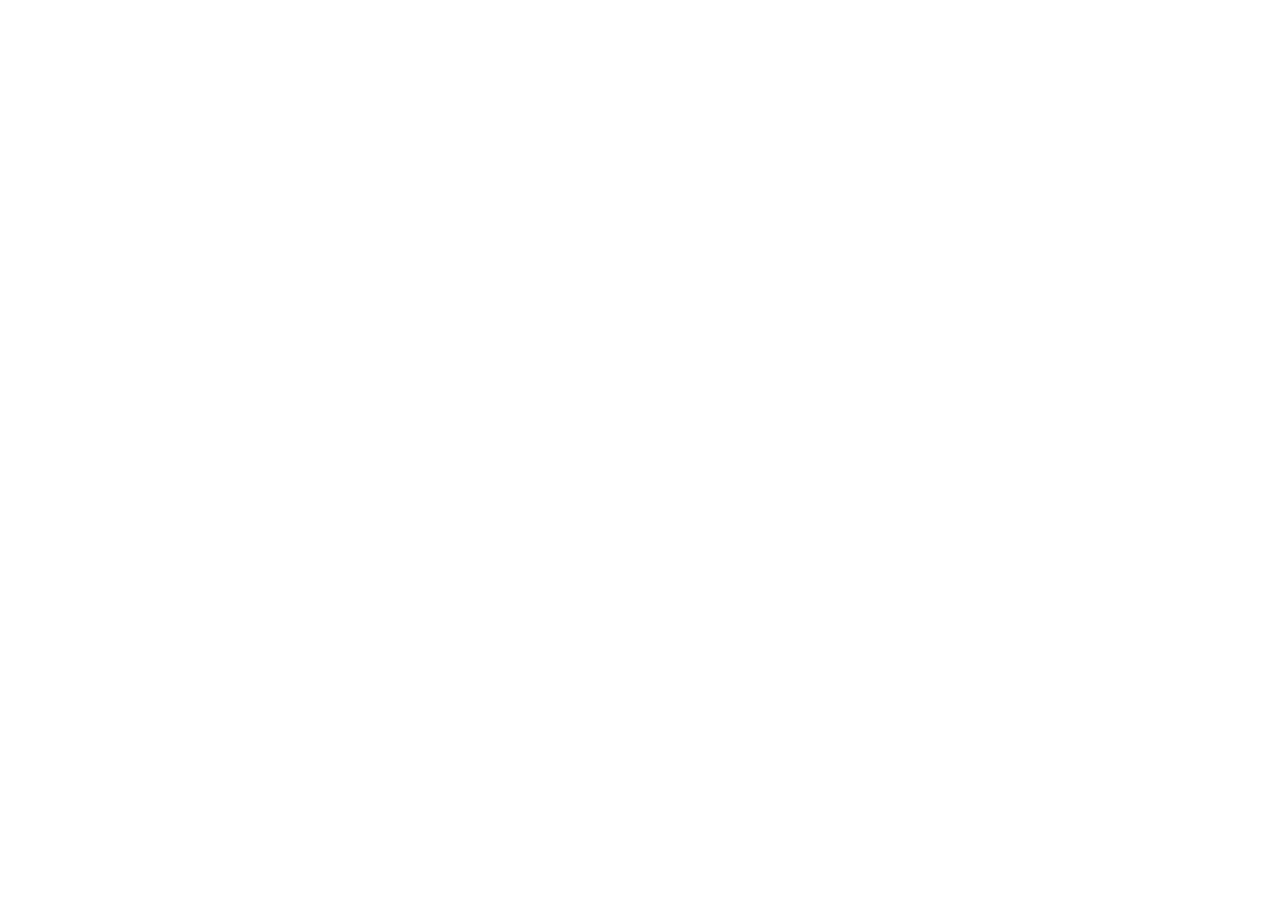
==== index.html @ 438aa2f6 "Force deploy from Action" ====
<!doctype html>
<html lang="en">
  <head>
    <meta charset="UTF-8" />
    <link rel="icon" type="image/png" href="/HEARTS/data/icon.png" />
    <meta name="viewport" content="width=device-width, initial-scale=1.0" />
    <title>HEARTS</title>
    <link rel="preconnect" href="https://fonts.googleapis.com">
    <link rel="preconnect" href="https://fonts.gstatic.com" crossorigin>
    <link href="https://fonts.googleapis.com/css2?family=Inter:wght@300;400;500;600;700&display=swap" rel="stylesheet">
    <script type="module" crossorigin src="/HEARTS/assets/index-BrfkPtdX.js"></script>
    <link rel="stylesheet" crossorigin href="/HEARTS/assets/index-DcyBLOUH.css">
  </head>
  <body>
    <div id="root"></div>
  </body>
</html>
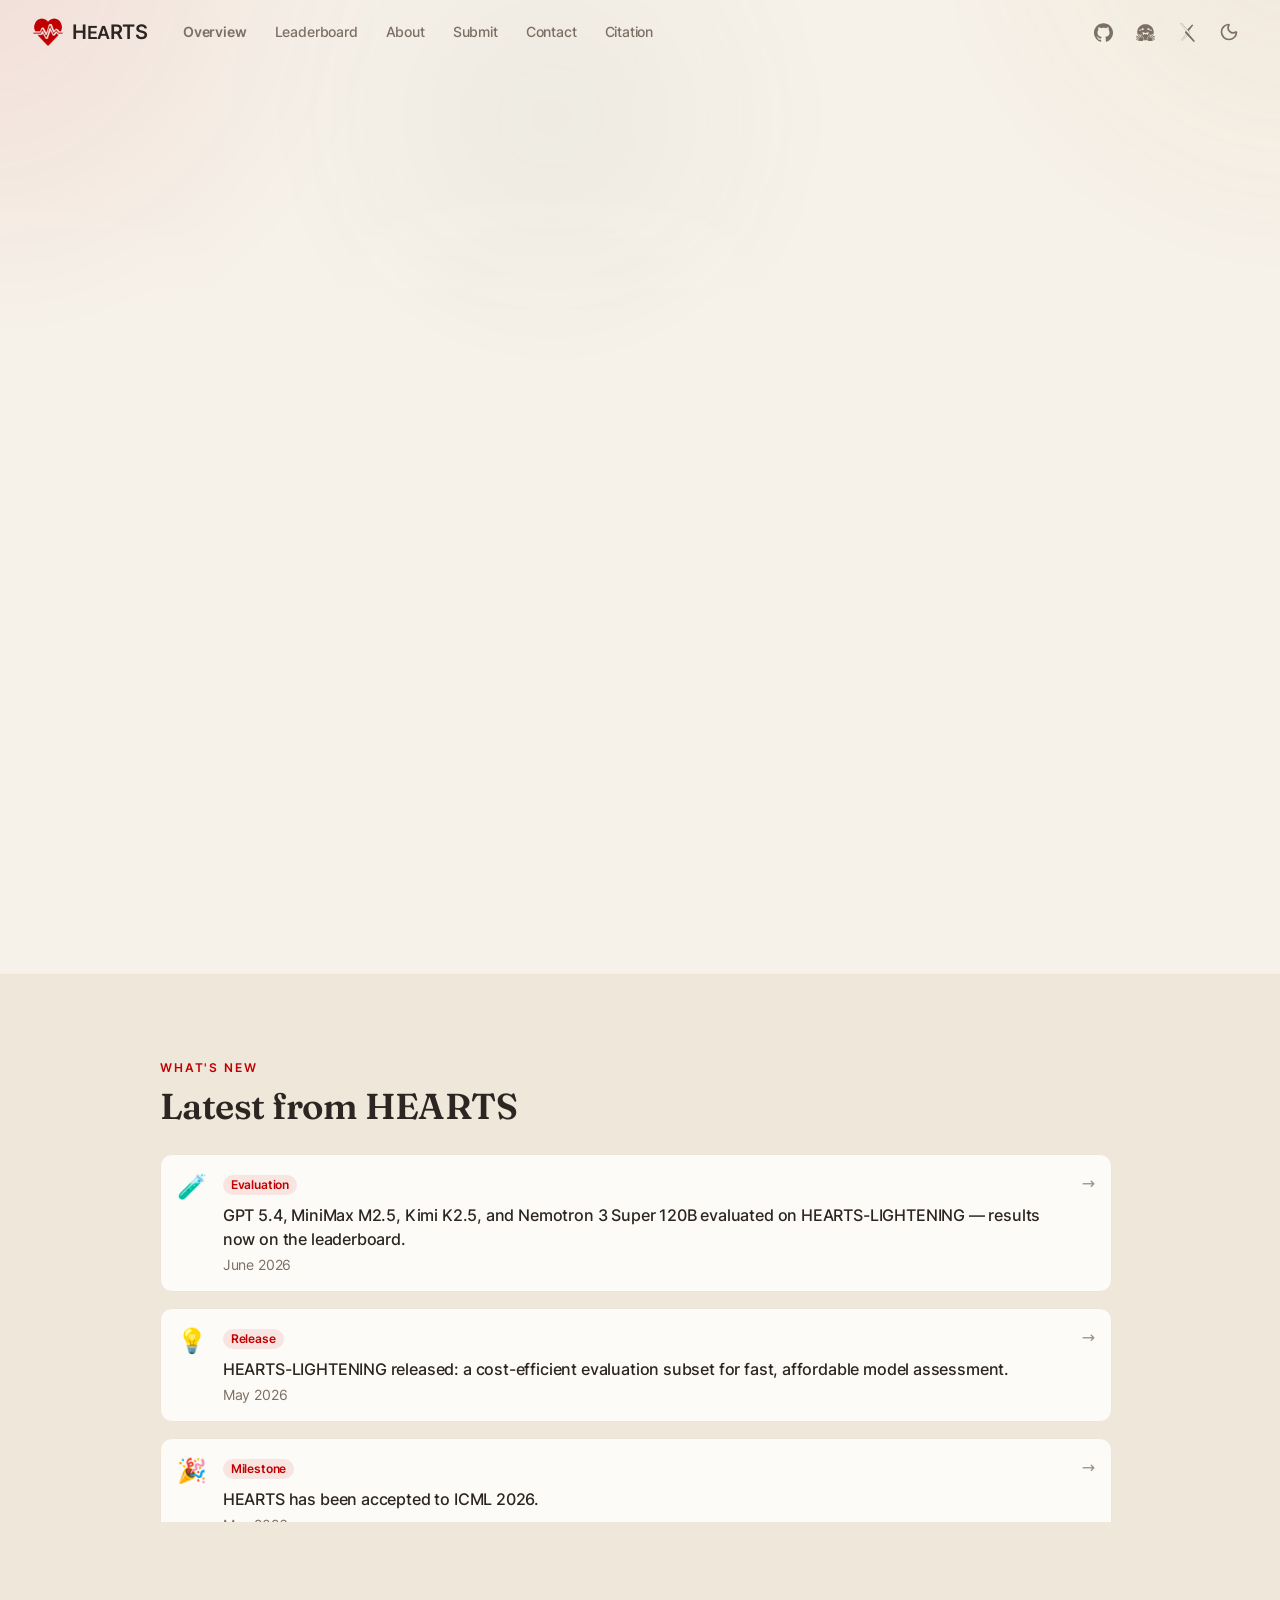
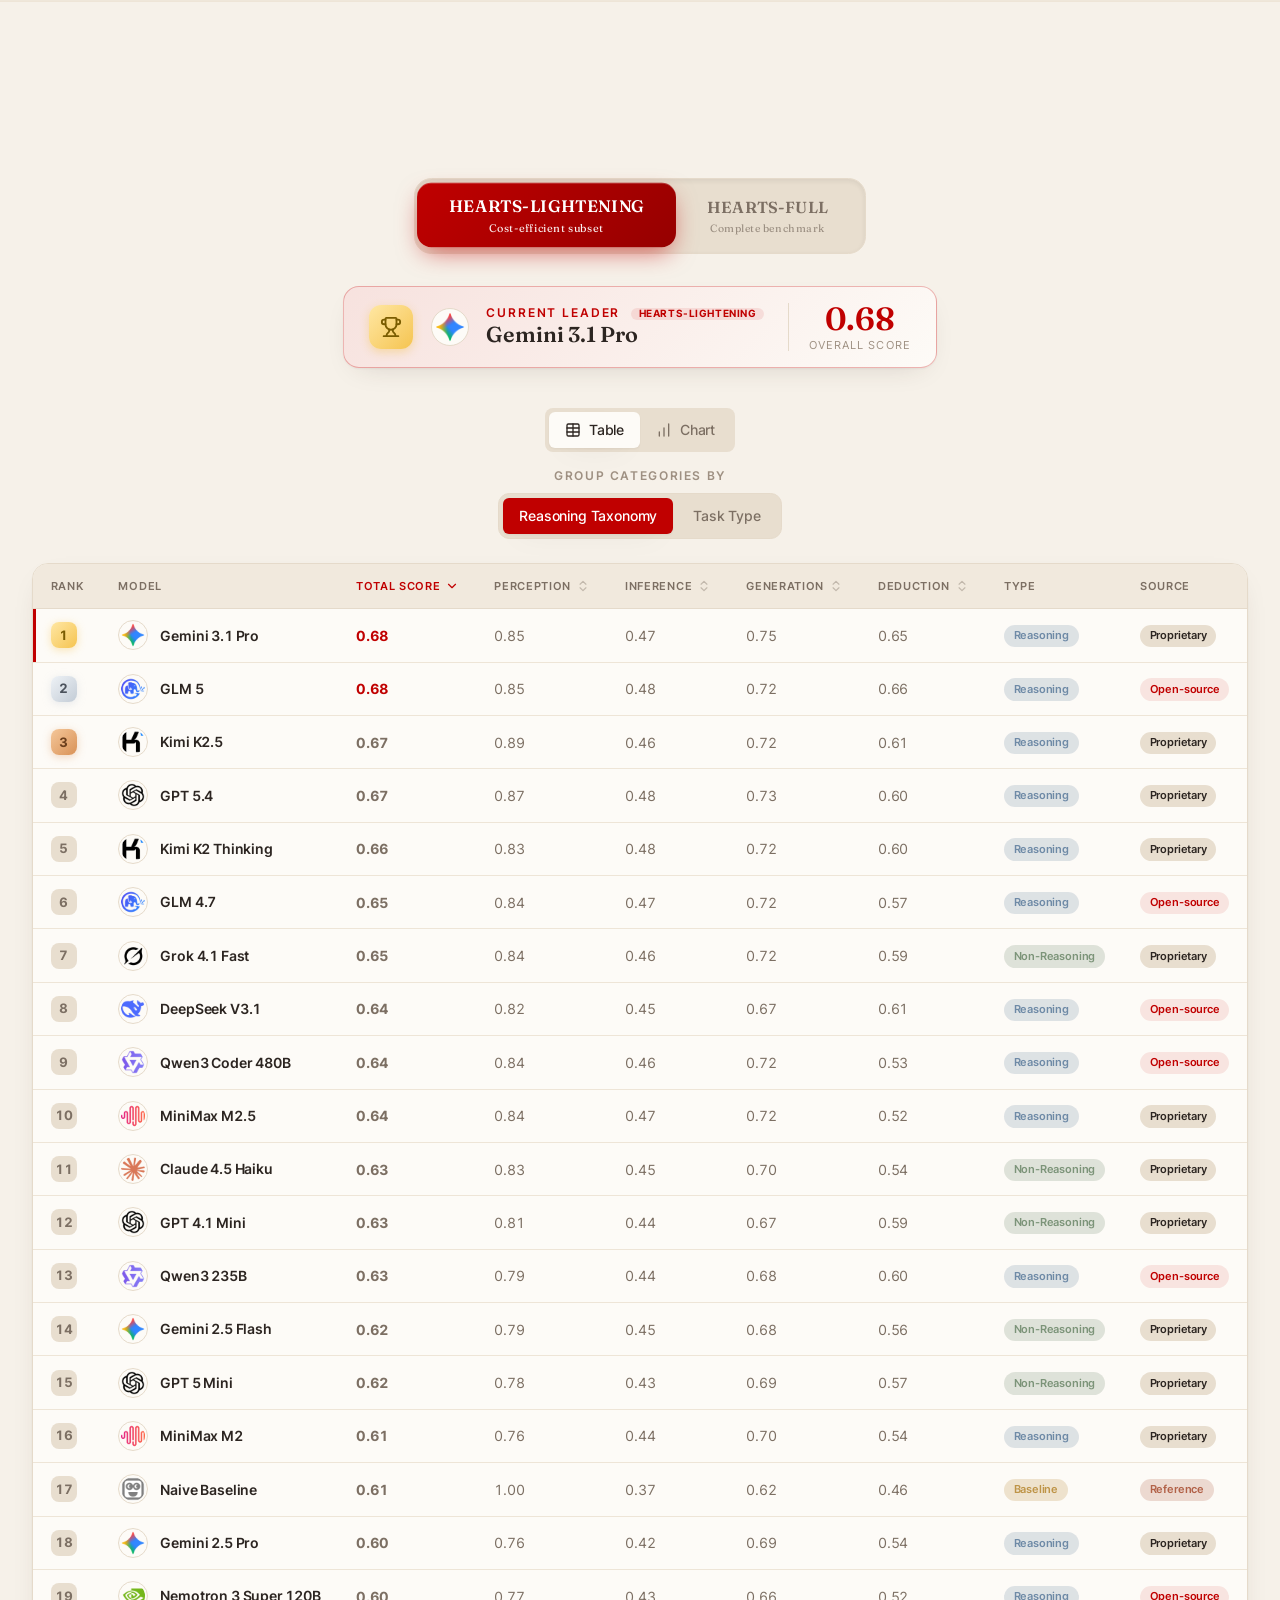
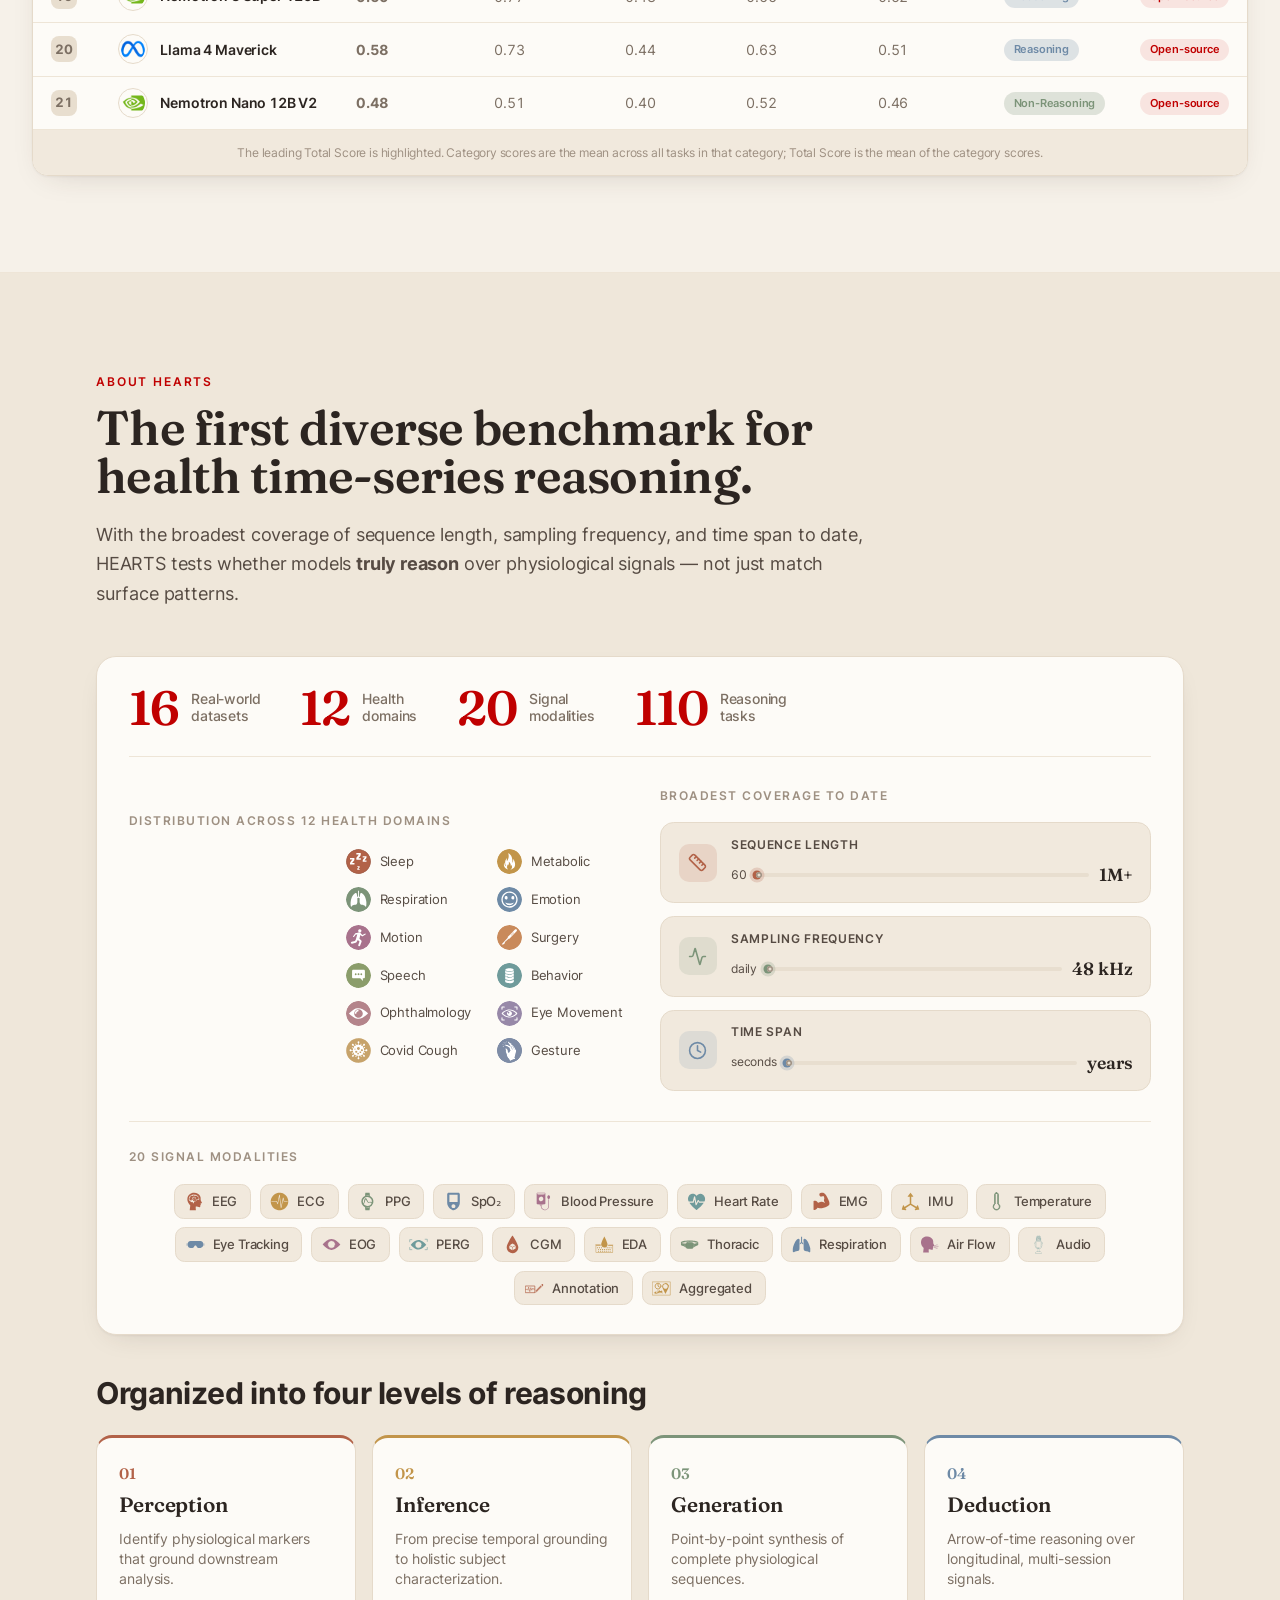
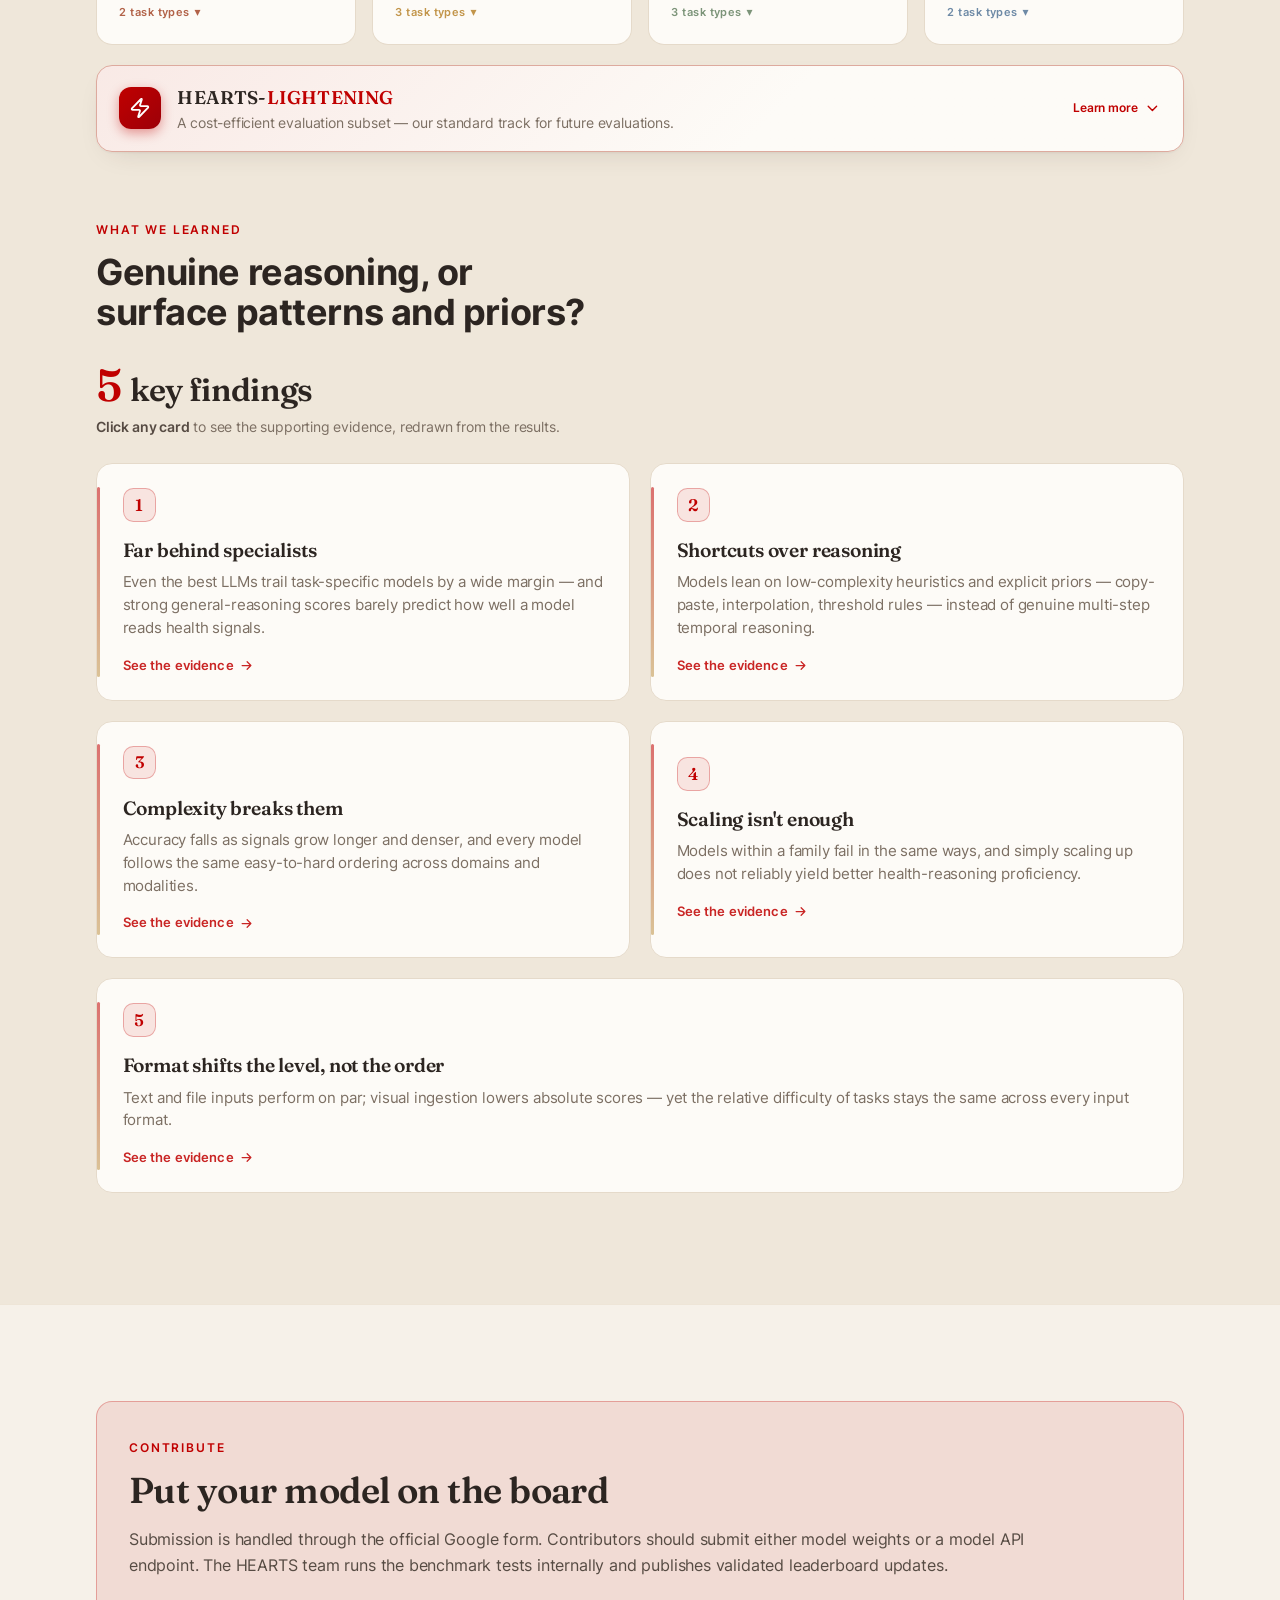
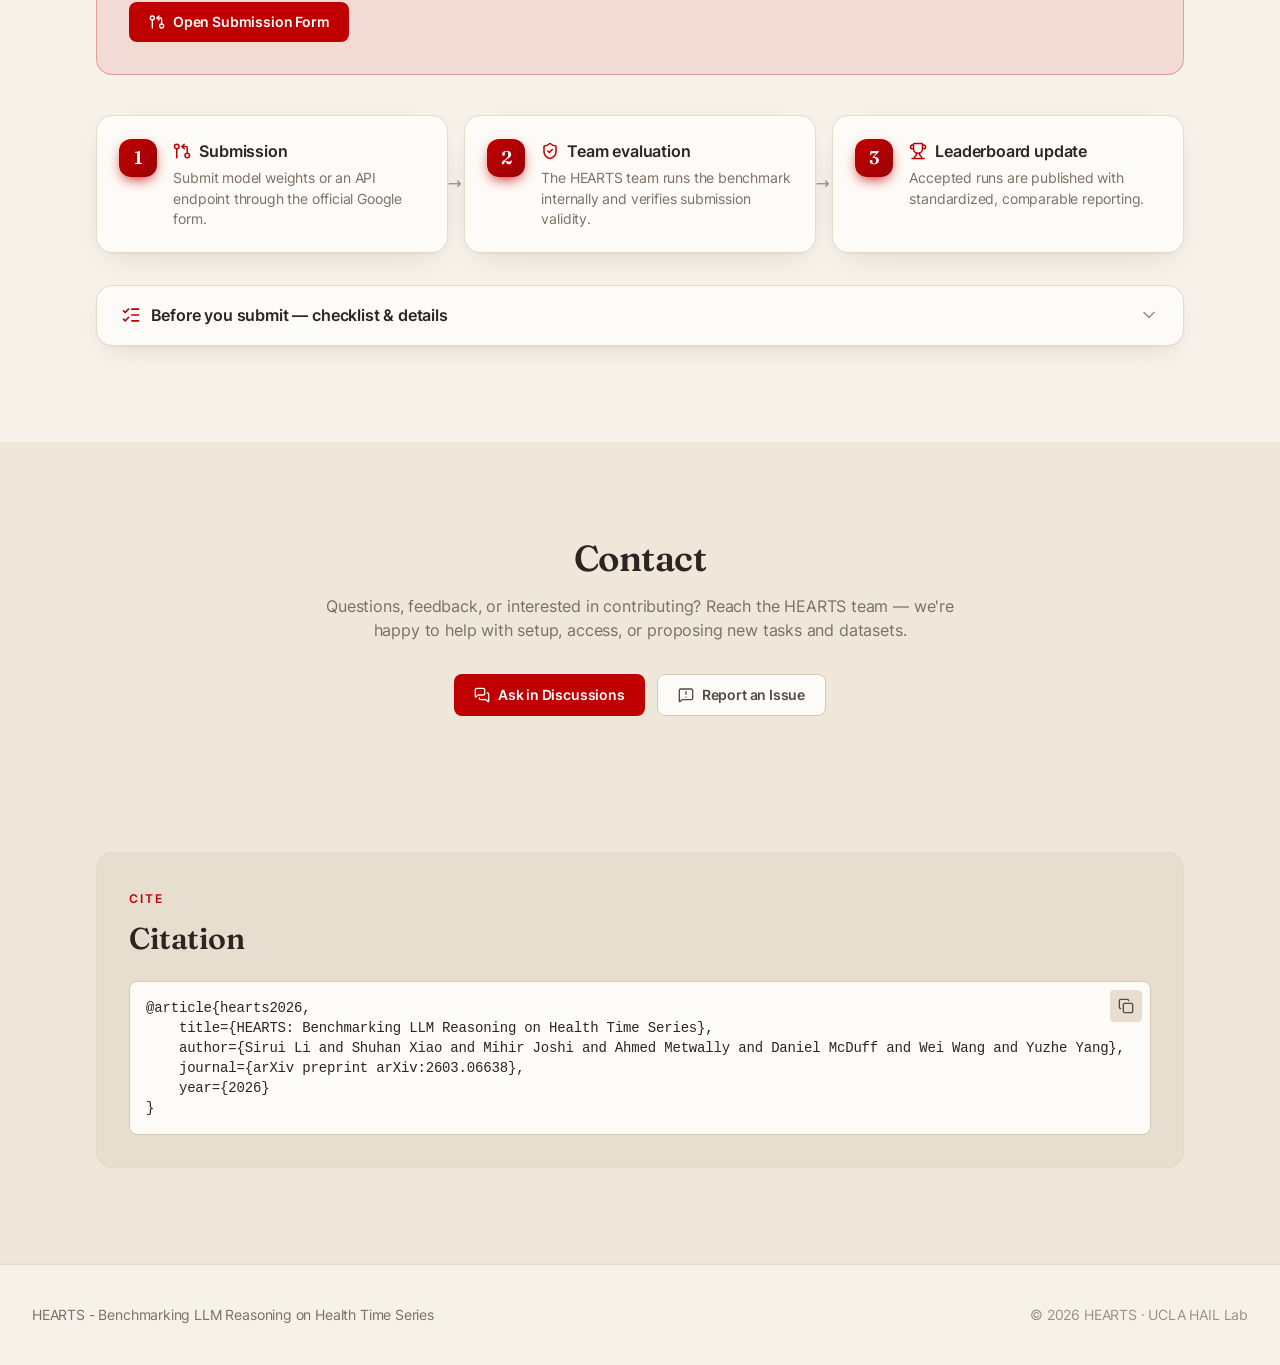
==== commit 1fe8b461: "Replace React build with self-contained static site Co-Authored-By: Claude Opus 4.8 (1M context) <no" ====
--- a/index.html
+++ b/index.html
@@ -1,17 +1,608 @@
 <!doctype html>
-<html lang="en">
+<html lang="en" class="scroll-smooth">
   <head>
     <meta charset="UTF-8" />
-    <link rel="icon" type="image/png" href="/HEARTS/data/icon.png" />
     <meta name="viewport" content="width=device-width, initial-scale=1.0" />
-    <title>HEARTS</title>
-    <link rel="preconnect" href="https://fonts.googleapis.com">
-    <link rel="preconnect" href="https://fonts.gstatic.com" crossorigin>
-    <link href="https://fonts.googleapis.com/css2?family=Inter:wght@300;400;500;600;700&display=swap" rel="stylesheet">
-    <script type="module" crossorigin src="/HEARTS/assets/index-BrfkPtdX.js"></script>
-    <link rel="stylesheet" crossorigin href="/HEARTS/assets/index-DcyBLOUH.css">
+    <meta name="theme-color" content="#ffffff" media="(prefers-color-scheme: light)" />
+    <meta name="theme-color" content="#0a0d13" media="(prefers-color-scheme: dark)" />
+    <!-- Set theme before first paint (no flash). Persisted choice wins over system. -->
+    <script>
+      (function () {
+        try {
+          var saved = localStorage.getItem('hearts-theme');
+          var dark = saved ? saved === 'dark'
+            : window.matchMedia('(prefers-color-scheme: dark)').matches;
+          if (dark) document.documentElement.classList.add('dark');
+        } catch (e) {}
+      })();
+    </script>
+    <title>HEARTS — Health Reasoning over Time Series</title>
+    <meta name="description" content="HEARTS is a unified benchmark for evaluating hierarchical reasoning capabilities of LLMs over general health time series: 16 datasets, 12 health domains, 20 signal modalities, 110 tasks, 20K+ test samples." />
+    <link rel="icon" type="image/png" href="data/icon.png" />
+    <link rel="preload" as="image" href="data/hero-icon.gif" fetchpriority="high" />
+    <link rel="preload" as="font" type="font/woff2" href="fonts/fraunces-600.woff2" crossorigin />
+    <link rel="preload" as="font" type="font/woff2" href="fonts/fraunces-400.woff2" crossorigin />
+
+    <!-- Open Graph / Twitter -->
+    <meta property="og:type" content="website" />
+    <meta property="og:title" content="HEARTS — Health Reasoning over Time Series" />
+    <meta property="og:description" content="A unified benchmark for evaluating hierarchical reasoning capabilities of LLMs over general health time series." />
+    <meta property="og:url" content="https://yang-ai-lab.github.io/HEARTS/" />
+    <meta property="og:image" content="https://yang-ai-lab.github.io/HEARTS/data/hero_figure.png" />
+    <meta name="twitter:card" content="summary_large_image" />
+    <meta name="twitter:title" content="HEARTS — Health Reasoning over Time Series" />
+    <meta name="twitter:description" content="A unified benchmark for evaluating hierarchical reasoning capabilities of LLMs over general health time series." />
+    <meta name="twitter:image" content="https://yang-ai-lab.github.io/HEARTS/data/hero_figure.png" />
+
+    <link rel="stylesheet" href="style.css" />
+    <link rel="stylesheet" href="theme.css" />
   </head>
-  <body>
-    <div id="root"></div>
+  <body class="min-h-screen bg-white text-gray-900">
+    <!-- Brand icon sprite (GitHub / Hugging Face / arXiv) — fill:currentColor -->
+    <svg width="0" height="0" style="position:absolute" aria-hidden="true" focusable="false">
+      <symbol id="ic-github" viewBox="0 0 24 24"><path d="M12 .297c-6.63 0-12 5.373-12 12 0 5.303 3.438 9.8 8.205 11.385.6.113.82-.258.82-.577 0-.285-.01-1.04-.015-2.04-3.338.724-4.042-1.61-4.042-1.61C4.422 18.07 3.633 17.7 3.633 17.7c-1.087-.744.084-.729.084-.729 1.205.084 1.838 1.236 1.838 1.236 1.07 1.835 2.809 1.305 3.495.998.108-.776.417-1.305.76-1.605-2.665-.3-5.466-1.332-5.466-5.93 0-1.31.465-2.38 1.235-3.22-.135-.303-.54-1.523.105-3.176 0 0 1.005-.322 3.3 1.23.96-.267 1.98-.399 3-.405 1.02.006 2.04.138 3 .405 2.28-1.552 3.285-1.23 3.285-1.23.645 1.653.24 2.873.12 3.176.765.84 1.23 1.91 1.23 3.22 0 4.61-2.805 5.625-5.475 5.92.42.36.81 1.096.81 2.22 0 1.606-.015 2.896-.015 3.286 0 .315.21.69.825.57C20.565 22.092 24 17.592 24 12.297c0-6.627-5.373-12-12-12"/></symbol>
+      <symbol id="ic-hf" viewBox="0 0 24 24"><path d="M12.025 1.13c-5.77 0-10.449 4.647-10.449 10.378 0 1.112.178 2.181.503 3.185.064-.222.203-.444.416-.577a.96.96 0 0 1 .524-.15c.293 0 .584.124.84.284.278.173.48.408.71.694.226.282.458.611.684.951v-.014c.017-.324.106-.622.264-.874s.403-.487.762-.543c.3-.047.596.06.787.203s.31.313.4.467c.15.257.212.468.233.542.01.026.653 1.552 1.657 2.54.616.605 1.01 1.223 1.082 1.912.055.537-.096 1.059-.38 1.572.637.121 1.294.187 1.967.187.657 0 1.298-.063 1.921-.178-.287-.517-.44-1.041-.384-1.581.07-.69.465-1.307 1.081-1.913 1.004-.987 1.647-2.513 1.657-2.539.021-.074.083-.285.233-.542.09-.154.208-.323.4-.467a1.08 1.08 0 0 1 .787-.203c.359.056.604.29.762.543s.247.55.265.874v.015c.225-.34.457-.67.683-.952.23-.286.432-.52.71-.694.257-.16.547-.284.84-.285a.97.97 0 0 1 .524.151c.213.133.352.355.416.577a10.3 10.3 0 0 0 .503-3.185c0-5.731-4.678-10.378-10.449-10.378M8.327 6.583a1.5 1.5 0 0 1 .713.174 1.487 1.487 0 0 1 .617 2.013c-.183.343-.762-.214-1.102-.094-.38.134-.532.914-.917.71a1.487 1.487 0 0 1 .69-2.803m7.486 0a1.487 1.487 0 0 1 .689 2.803c-.385.204-.536-.576-.916-.71-.34-.12-.92.437-1.103.094a1.487 1.487 0 0 1 .617-2.013 1.5 1.5 0 0 1 .713-.174m-10.68 1.55a.96.96 0 1 1 0 1.921.96.96 0 0 1 0-1.92m13.838 0a.96.96 0 1 1 0 1.92.96.96 0 0 1 0-1.92M8.489 11.458c.588.01 1.965 1.157 3.572 1.164 1.607-.007 2.984-1.155 3.572-1.164.196-.003.305.12.305.454 0 .886-.424 2.328-1.563 3.202-.22-.756-1.396-1.366-1.63-1.32q-.011.001-.02.006l-.044.026-.01.008-.03.024q-.018.017-.035.036l-.032.04a1 1 0 0 0-.058.09l-.014.025q-.049.088-.11.19a1 1 0 0 1-.083.116 1.2 1.2 0 0 1-.173.18q-.035.029-.075.058a1.3 1.3 0 0 1-.251-.243 1 1 0 0 1-.076-.107c-.124-.193-.177-.363-.337-.444-.034-.016-.104-.008-.2.022q-.094.03-.216.087-.06.028-.125.063l-.13.074q-.067.04-.136.086a3 3 0 0 0-.135.096 3 3 0 0 0-.26.219 2 2 0 0 0-.12.121 2 2 0 0 0-.106.128l-.002.002a2 2 0 0 0-.09.132l-.001.001a1.2 1.2 0 0 0-.105.212q-.013.036-.024.073c-1.139-.875-1.563-2.317-1.563-3.203 0-.334.109-.457.305-.454m.836 10.354c.824-1.19.766-2.082-.365-3.194-1.13-1.112-1.789-2.738-1.789-2.738s-.246-.945-.806-.858-.97 1.499.202 2.362c1.173.864-.233 1.45-.685.64-.45-.812-1.683-2.896-2.322-3.295s-1.089-.175-.938.647 2.822 2.813 2.562 3.244-1.176-.506-1.176-.506-2.866-2.567-3.49-1.898.473 1.23 2.037 2.16c1.564.932 1.686 1.178 1.464 1.53s-3.675-2.511-4-1.297c-.323 1.214 3.524 1.567 3.287 2.405-.238.839-2.71-1.587-3.216-.642-.506.946 3.49 2.056 3.522 2.064 1.29.33 4.568 1.028 5.713-.624m5.349 0c-.824-1.19-.766-2.082.365-3.194 1.13-1.112 1.789-2.738 1.789-2.738s.246-.945.806-.858.97 1.499-.202 2.362c-1.173.864.233 1.45.685.64.451-.812 1.683-2.896 2.322-3.295s1.089-.175.938.647-2.822 2.813-2.562 3.244 1.176-.506 1.176-.506 2.866-2.567 3.49-1.898-.473 1.23-2.037 2.16c-1.564.932-1.686 1.178-1.464 1.53s3.675-2.511 4-1.297c.323 1.214-3.524 1.567-3.287 2.405.238.839 2.71-1.587 3.216-.642.506.946-3.49 2.056-3.522 2.064-1.29.33-4.568 1.028-5.713-.624"/></symbol>
+      <symbol id="ic-arxiv" viewBox="0 0 24 24"><path d="M3.8423 0a1.0037 1.0037 0 0 0-.922.6078c-.1536.3687-.0438.6275.2938 1.1113l6.9185 8.3597-1.0223 1.1058a1.0393 1.0393 0 0 0 .003 1.4229l1.2292 1.3135-5.4391 6.4444c-.2803.299-.4538.823-.2971 1.1986a1.0253 1.0253 0 0 0 .9585.635.9133.9133 0 0 0 .6891-.3405l5.783-6.126 7.4902 8.0051a.8527.8527 0 0 0 .6835.2597.9575.9575 0 0 0 .8777-.6138c.1577-.377-.017-.7502-.306-1.1407l-7.0518-8.3418 1.0632-1.13a.9626.9626 0 0 0 .0089-1.3165L4.6336.4639s-.3733-.4535-.768-.463zm0 .272h.0166c.2179.0052.4874.2715.5644.3639l.005.006.0052.0055 10.169 10.9905a.6915.6915 0 0 1-.0072.945l-1.0666 1.133-1.4982-1.7724-8.5994-10.39c-.3286-.472-.352-.6183-.2592-.841a.7307.7307 0 0 1 .6704-.4401Zm14.341 1.5701a.877.877 0 0 0-.6554.2418l-5.6962 6.1584 1.6944 1.8319 5.3089-6.5138c.3251-.4335.479-.6603.3247-1.0292a1.1205 1.1205 0 0 0-.9763-.689zm-7.6557 12.2823 1.3186 1.4135-5.7864 6.1295a.6494.6494 0 0 1-.4959.26.7516.7516 0 0 1-.706-.4669c-.1119-.2682.0359-.6864.2442-.9083l.0051-.0055.0047-.0055z"/></symbol>
+          <symbol id="dom-sleep" viewBox="0 0 252.19 252"><path d="M141.58 251.08C118.79 253.8 95.89 250.5 75.17 241.3 42.92 226.99 17.81 199.7 6.51 166.13-1.13 143.42-2 118.82 3.66 95.6 14.41 51.53 49.6 16.02 93.27 4.33 114.13-1.25 136.16-1.43 157.1 3.73 178.04 8.89 196.32 19.2 211.76 33.43 239.85 59.33 254.59 96.53 251.88 134.6 249.82 163.51 238.1 190.7 218.23 211.99 198.11 233.54 171.09 247.55 141.59 251.07Z" fill="currentColor"/><path d="M125.78 247.41C60.8 247.21 7.28 195.85 4.71 131.06 3.78 107.44 9.44 84.32 21.59 64.05 32.4 46.02 47.76 30.96 66.09 20.52 85.4 9.53 107.14 4.18 129.32 4.73 153.54 5.33 176.97 13.2 196.69 27.36 223.91 46.91 242.09 76.86 246.38 110.09 252.18 155.02 233.22 198.58 196.42 224.97 175.77 239.77 151.09 247.5 125.78 247.42Z" fill="#fff"/><path d="M148.36 243.82C126.54 247.85 104.29 245.94 83.85 238.24 49.76 225.4 23.13 197.6 11.9 162.89 4.82 141 4.26 117.27 10.18 95.01 16.93 69.58 32.09 47.22 52.8 31.19 75.27 13.78 103.02 5.11 131.4 6.32 155.34 7.33 178.27 15.57 197.4 29.76 231.51 55.04 249.77 96.56 245.21 138.8 242.47 164.18 231.81 188.05 214.42 207 196.99 225.99 173.96 239.1 148.37 243.83Z" stroke="#231F20" stroke-miterlimit="10" fill="currentColor"/><circle cx="125.97" cy="126.05" r="121.36" stroke="#231F20" stroke-miterlimit="10" fill="currentColor"/><g><g><path d="M84.15 156.28 43.34 156.2C38.63 154.06 40.45 142.5 41.94 138.44 44.62 131.15 53.52 120.35 58.48 113.99 60.73 111.1 63 108.52 65.07 105.24L40.63 105.62 40.6 93.52C40.6 92.55 40.92 91.71 41.93 91.62 44.38 91.27 46.7 91.31 49.29 91.31L83.2 91.34C84.06 91.34 84.48 92.01 84.57 92.7 85.15 96.89 85.21 101.06 84.77 105.34 84.26 110.28 82.48 114.64 79.76 118.73 77.29 122.59 74.57 125.99 71.64 129.5L61.23 141.99 85.8 141.74C85.61 144.3 85.96 154.91 84.15 156.29Z" fill="#fff"/><g><path d="M149.7 92.6C149.57 95.34 149.61 105.6 148.35 107.13 148.1 107.43 147.57 107.49 147 107.49L106.87 107.38C105.29 107.38 104.31 104.63 104.12 103.35 103.42 98.63 103.74 93.79 105.36 89.28 108.19 81.39 117.18 71.04 122.56 64.33 124.85 61.48 127.18 58.9 129.18 55.64L104.33 56.02C104.12 51.51 104.26 47.01 104.36 42.38 105.37 41.54 106.5 41.77 107.79 41.51L147.59 41.51C149.87 41.51 149.07 54.18 148.86 55.99 148.31 60.93 146.54 65.26 143.83 69.37 140.55 74.36 136.9 78.83 133.04 83.38L125.03 92.82 149.69 92.59Z" fill="#fff"/><path d="M170.96 128.24C169.82 128.24 168.9 126.42 168.71 125.4 167.95 121.33 168.08 117.07 169.5 113.2 172.24 105.74 179.97 97.02 185.02 90.76 186.72 88.65 188.42 86.73 189.91 84.3L168.49 84.58 168.49 74.02C168.51 72.06 171.98 72.35 174.55 72.35L205.22 72.35C205.91 72.35 206.49 72.72 206.58 73.34 207.26 78.26 207.27 83.24 206.12 88.2 205.04 92.21 203.01 95.48 200.6 98.78 196.17 104.84 191.15 110.21 186.29 115.94L207.3 115.71C207.32 119.57 207.17 123.15 206.7 126.92 206.53 127.33 206.38 128.29 205.78 128.29L170.97 128.26Z" fill="#fff"/></g></g><path d="M115.26 210.26C112.62 210.26 113.47 201.23 114.55 199.55 115.91 196.71 117.52 194.22 119.44 191.78L127.05 182.08 113.86 182.24 113.78 175.36C114.16 174.7 114.95 174.71 115.74 174.71L137.6 174.69C138.23 178.35 138.11 181.91 137.12 185.31 136.27 187.8 134.92 189.94 133.23 191.98L124.51 202.44 138.01 202.27C138.16 204.86 138.1 207.44 137.54 210.2L115.26 210.26Z" fill="#fff"/></g></symbol>
+      <symbol id="dom-metabolic" viewBox="0 0 252 252"><defs></defs><g id="Generative_Object"><path d="M222.01 207.56C191.31 243.44 143.49 259.46 97.36 248.64 68.14 241.78 42.32 224.63 24.53 200.6-13.23 149.57-6.81 77.69 39.74 34.23 55.94 19.11 75.86 8.28 97.53 3.26 139.17-6.39 182.6 5.69 213.32 35.1 238.28 59 252.29 92.18 252 126.89 251.75 156.45 241.3 185.02 222.01 207.56Z" fill="currentColor"/><path d="M111.27 152.84C110.93 155.94 106.92 158.71 105.42 161.87 102.7 167.61 102.28 174.07 103.68 180.21 104.48 183.71 106.37 186.4 108.79 188.99 103.48 185.95 101.81 177.73 102.35 172.04 98.09 179.86 98.78 189.09 104.1 196.4 107.8 201.48 112.61 205.31 117.89 208.81 101.4 204.48 85.06 195.32 75.55 180.91 66.16 166.68 67.51 149 78.19 135.85L76.99 143.74C75.61 152.78 78.31 165.12 86.46 170.88 88.23 172.13 90.42 172.33 91.87 170.77 89.81 168.55 88.22 166.17 87.03 163.38 81.05 149.42 80.16 133.68 84.58 119.03 87.6 109.01 91.73 106.83 96.52 99.22 97.58 97.53 98.25 95.75 98.12 93.53 99.08 93.23 100.03 93.74 100.64 94.18 101.56 94.84 101.71 95.91 101.42 97.02L99.3 105.09C98.39 108.55 96.95 114.07 99.15 117.18 102.46 121.84 107.41 112.19 108.57 109.75 112.26 102.01 114.83 94.01 116.73 85.58 119.77 70.8 118.5 56.54 111.56 42.84 120.61 45.37 128.16 50.35 134.4 56.94 140.94 63.84 145.19 72.07 148.02 81.07 153.34 98 157.76 120.31 155.09 137.98 157.18 137.3 158.36 135.63 159.28 133.85 164.28 124.09 164.13 111.62 162 100.67 169.57 106.09 175.61 121.18 178.07 129.54 179.87 135.65 181.16 141.6 181.89 147.96 183.77 164.29 179.99 180.11 168.17 191.98 158.83 201.36 147.28 206.05 134.71 209.08 137.83 207.2 140.79 205.22 143.54 202.6 155.01 191.66 152.3 175.24 145.84 162.53 144.97 160.82 143.98 159.2 142.35 157.9 143.18 162.71 143.06 171.36 139.33 174.69 140.11 166.04 138.05 156.33 135.41 147.89 132.57 138.8 126.14 131.33 116.98 127.91 123.14 139.26 120.3 149.93 115.17 160.71 114.42 161.57 113.99 163.2 112.62 163.51 111.62 163.74 111.45 162.02 111.48 161.25 111.7 156.76 114.67 153.6 111.24 152.85Z" fill="#fff"/></g></symbol>
+      <symbol id="dom-respiration" viewBox="0 0 252 251.77"><g id="Generative_Object"><path d="M179.91 239.5C141.1 258.26 95.23 255.25 59.1 232.21 43.19 222.06 29.69 208.52 19.57 192.69-4.64 154.85-6.51 106.93 14.65 67.3 23.9 49.97 37.09 35.18 52.74 23.81 99.1-9.86 162.47-7.62 206.33 29.28 222.66 43.02 235.7 60.65 243.56 80.86 256.18 113.31 254.63 149.78 239.06 181.03 226.42 206.41 205.58 227.1 179.9 239.51Z" fill="currentColor"/><path d="M137.77 113.11C133.83 109.61 128.01 105.82 122.83 107.59 119.67 108.67 116.64 110.3 114.34 112.67L114.58 151.7C114.62 158.6 112.18 165.36 108.76 171.21 106.12 175.73 101.85 178.02 96.94 178.39 84.67 179.33 71.39 181.93 61.46 189.27 57.97 191.85 55.52 195.09 54 199.12 53.59 200.21 52.85 201.21 51.71 201.97 46.53 192.45 45.63 163.75 46.59 153.18 47.93 138.38 51.29 124.05 55.9 110.04 58.28 102.8 61.43 96.19 65.44 89.67 72 79.01 80.64 70.13 91.03 63.3 94.68 60.9 98.84 60.14 102.93 61.31 104.82 61.85 106.27 63.13 107.04 65.04 110.39 73.32 112.87 93.51 113.78 103.34 118.89 99.72 121.09 94.53 121.1 88.12L121.14 38.51 130.37 38.47 130.43 90.79C130.43 97.45 133.09 100.18 138.07 103.82 138.74 94.76 141.68 72.61 144.95 64.9 145.66 63.21 147.01 61.94 148.77 61.39 152.9 60.08 157.07 60.93 160.72 63.29 179.54 75.49 191.37 93.68 197.63 115.1 201.2 127.3 204 139.54 205.23 152.29 206.26 162.9 205.54 173.26 204.45 183.76 204.1 187.11 202.2 199.65 200.03 201.88 198.94 201.03 198.11 199.83 197.64 198.55 196.31 194.97 194.19 192.15 191.11 189.8 181.09 182.15 167.58 179.41 155.12 178.47 150.21 178.1 146.16 175.92 143.43 171.66 138.74 164.34 137.04 155.73 137.19 146.97L137.76 113.14Z" fill="#fff"/></g></symbol>
+      <symbol id="dom-emotion" viewBox="0 0 251.74 252"><g id="Generative_Object"><path d="M166.77 245.1C118.4 261.88 65.08 247.34 31.15 208.99 11.29 186.55 0.36 157.81 0 127.88-0.27 105.11 5.48 82.82 16.92 63.17 28.99 42.44 46.67 25.38 68.04 14.15 84.6 5.46 102.73 0.84 121.31 0.1 148.45-0.98 174.92 6.73 197.23 22.13 216.75 35.6 232.31 54.17 241.62 76.01 254.09 105.26 255.09 138.44 244.35 168.33 231.45 204.23 202.86 232.59 166.77 245.11Z" fill="currentColor"/><g><path d="M154.98 203.32C130.09 212.79 102.09 209.38 80.12 194.51 56.66 178.63 43 151.6 44.11 123.38 45.39 90.94 65.79 62.13 96.07 50.21 112.36 43.79 130.4 42.86 147.17 47.36 184.13 57.28 209.38 91.75 207.79 129.89 206.42 162.51 185.81 191.61 154.98 203.33Z" fill="#fff"/><g><path d="M176.96 172.32C160.12 191.24 134.39 199.21 109.97 193.29 83.23 186.81 62.74 164.81 58.32 137.62 54.3 112.87 64.13 88.12 83.73 72.62 103.35 57.11 130.36 53.54 153.29 63.66 177.57 74.37 193.54 97.81 194.46 124.37 195.07 141.92 188.76 159.06 176.96 172.31Z" fill="currentColor"/><path d="M150.13 163.08C156.92 161.27 162.67 158.53 168.98 155.11 160.39 174.91 138.98 186.13 118.08 182.52 102.73 179.76 89.44 169.99 83.11 155.2 103.46 166.78 127.68 169.29 150.13 163.07Z" fill="#fff"/><path d="M169.08 123.19C163 128 154.48 127.44 149.11 122.16 146.69 119.78 145.45 116.68 145.47 113.28L145.52 103.52C145.54 100.28 147.23 97.34 149.71 95.19 155.05 90.57 162.94 90.2 168.69 94.4 171.59 96.52 173.64 99.64 173.76 103.19 173.9 107.16 173.93 110.94 173.74 114.91 173.58 118.18 171.72 121.1 169.08 123.19Z" fill="#fff"/><path d="M102.18 122.63C96.22 127.99 87.21 127.69 81.6 122.17 79.43 120.03 78.06 117.29 77.98 114.26 77.88 110.62 77.87 107.17 77.98 103.52 78.08 100.35 79.63 97.47 81.98 95.35 87.63 90.26 96.32 90.18 102.06 95.16 104.43 97.22 106.08 100.04 106.2 103.2 106.35 107.06 106.35 110.73 106.2 114.59 106.09 117.68 104.56 120.48 102.17 122.64Z" fill="#fff"/></g></g></g></symbol>
+      <symbol id="dom-motion" viewBox="0 0 252 252"><circle cx="126" cy="126" r="126" fill="currentColor"/><g><path d="M188.39 88.77 190.88 87.62C192.63 86.81 194.48 86.6 196.26 87.64 197.39 88.3 198.82 89.81 199.01 91.46 199.22 93.29 198.61 95.79 196.79 96.83L167.62 113.65C165.7 115.12 163.39 115.19 161.34 113.95L144.41 101.9C141.76 114.55 138.68 126.77 135.39 138.88L154.83 157.16C158.57 160.68 158.52 166.83 156.01 171.15L142.73 207.55C140.81 212.81 135.75 215.83 130.31 214.24 125.28 212.77 122.2 207.47 123.72 202.12L136.54 166.68 118.98 150.35 107.12 172.08C105.28 176.2 101.84 178.84 97.54 179.82L61.11 188.08C56.71 189.08 51.79 186.42 50.19 182.37 48 176.82 51.14 170.4 57.14 169L90.72 161.14C92.5 157.92 94.18 154.92 95.67 151.81 96.91 149.23 98.79 146.82 99.84 143.84 100.24 142.69 100.15 141.43 100.49 140.15 104.45 125.16 108.95 110.53 113.83 95.63L98.86 96.92 79.66 120.57C78.15 122.43 75.52 121.97 73.58 121.46 72.43 120.1 70.99 119.24 70.77 117.56 70.48 115.4 70.99 114.02 72.27 112.26L92 85.08C92.57 84.29 93.46 83.7 94.36 83.49L118.99 77.83C121.17 77.33 123.04 76.68 125.07 76.6 125.68 76.58 126.37 76.46 127.02 76.4 130.68 76.07 134.35 76.53 138.11 77.1 140.87 77.93 143.86 78.39 146.01 80.6L165.11 100.26 188.39 88.73Z" fill="#fff"/><path d="M155.07 52.9C157.27 60.03 155.4 67.45 149.4 72.01 143.55 76.45 134.85 77.04 129.42 71.92L126.31 68.99C124.59 66.13 123.15 63.23 123 59.61 122.66 51.44 128.43 44.4 136.22 42.82 144.3 41.18 151.54 45.58 155.07 52.9Z" fill="#fff"/></g></symbol>
+      <symbol id="dom-surgery" viewBox="0 0 251.9 252"><g id="Generative_Object"><path d="M119.77 251.85C67.21 249.33 21.44 214.13 5.72 163.8-2.47 137.56-1.84 108.9 7.46 83.04 25.76 32.22 74.71-0.97 128.26 0.02 182.92 1.03 231.28 37.29 246.79 90.19 254.17 115.35 253.56 142.86 244.95 167.56 226.54 220.38 175.62 254.54 119.77 251.85Z" fill="currentColor"/><g><path d="M57.87 196.62C54.08 196.78 50.84 196.22 47.37 194.78L63.84 176.99 108.38 128.74C107.31 125.53 107.34 122 109.75 119.47L127.9 100.47 181.11 45.09C185.7 40.31 193.33 40.97 197.78 45.43 203 50.66 202.52 58.06 197.65 63.12L127.35 136.2C124.62 138.62 120.98 139.43 117.52 137.65L80.05 172.42C80.66 185.15 70.86 196.06 57.86 196.62Z" fill="#fff"/><path d="M161.4 93.75C162.29 94.61 162.09 95.91 161.36 96.62 160.46 97.49 159.28 97.35 158.36 96.46L147.84 86.35C146.91 85.45 146.96 84.14 147.84 83.38 148.75 82.59 149.91 82.73 150.83 83.62L161.38 93.75Z" fill="currentColor"/><path d="M151.9 103.07C152.86 103.99 153.02 105.01 152.37 105.93 151.75 106.81 150.37 107.18 149.45 106.3L138.46 95.76C137.64 94.98 137.93 93.62 138.59 93.03 139.53 92.2 140.65 92.31 141.54 93.16L151.9 103.07Z" fill="currentColor"/><path d="M170.44 84C171.45 84.96 171.24 86.31 170.41 87.05 169.5 87.86 168.41 87.7 167.46 86.79L157.09 76.82C156.25 76.02 156.18 74.79 156.82 74.02 157.66 73.01 159 73.07 159.93 73.96L170.43 84Z" fill="currentColor"/></g></g></symbol>
+      <symbol id="dom-speech" viewBox="0 0 251.94 252"><g id="Generative_Object"><path d="M213.71 216.38C191.08 238.51 161.03 251.06 129.6 251.95 76.55 253.45 28.99 221.84 9.18 173-11.12 122.99 3.01 65.22 44.1 30.2 67.13 10.56 96.65-0.31 127.22 0 157.87 0.32 187.39 11.55 210.19 32.3 221.05 42.19 230.35 53.73 237.21 66.65 246.13 83.44 251.1 101.87 251.84 120.91 253.25 157.25 239.73 190.93 213.71 216.38Z" fill="currentColor"/><g><path d="M168.96 154.94 171.07 180.92 143.79 154.89 73.55 154.82C66.77 154.82 61.82 149.22 61.07 142.75L61.24 80.52C61.26 73.71 67.57 68.71 74.09 68.71L177.69 68.69C184.22 68.69 190.6 73.65 190.6 80.5L190.63 142.77C190.63 149.27 184.79 154.76 178.69 154.83L168.97 154.94Z" fill="#fff"/><path d="M151.72 104.54C156.95 103.19 162.02 106.32 163.22 111.47 164.35 116.36 161.4 121.45 156.34 122.73 151.47 123.96 146.37 121 145.05 116.04 143.73 111.09 146.54 105.88 151.73 104.54Z" fill="currentColor"/><path d="M95.62 104.54C100.83 103.19 105.93 106.34 107.1 111.48 108.22 116.38 105.27 121.42 100.21 122.73 95.35 123.99 90.23 120.98 88.92 116.04 87.61 111.09 90.42 105.88 95.61 104.54Z" fill="currentColor"/><path d="M130.15 122.02C125.8 124.2 120.78 122.62 118.25 118.82 115.72 115.02 116.32 109.71 119.71 106.66 123.28 103.44 128.72 103.38 132.32 106.63 134.66 108.74 135.66 111.77 135.27 114.84 134.9 117.79 133.09 120.55 130.15 122.02Z" fill="currentColor"/></g></g></symbol>
+      <symbol id="dom-behavior" viewBox="0 0 252 251.98"><g id="Generative_Object"><path d="M251.83 132.49C248.64 195.41 199.26 245.98 137.36 251.48 64.57 257.95 1.55 201.63 0.03 128.45-0.45 105.41 5.37 82.14 17.46 61.81 35.35 31.71 65.13 10.2 99.43 2.84 145.39-7.02 192.59 9.16 222.87 45.34 243.31 69.77 253.45 100.76 251.84 132.49Z" fill="currentColor"/><g><path d="M169.19 97.92C169.15 103.86 157.73 107.58 153.24 108.91 146.02 111.05 138.63 111.91 131.03 112.49 122.15 113.17 108.36 111.57 99.92 109.21 95.21 107.89 82.84 104.04 82.81 97.87L82.71 77.33C82.71 76.21 83.21 75.1 84.21 74.52 87.98 80.94 98.55 84.13 105.4 85.45 119.11 88.1 132.98 88.09 146.62 85.45 153.49 84.12 164.24 80.82 167.87 74.5 168.9 75.22 169.32 76.32 169.31 77.55L169.19 97.92Z" fill="#fff"/><path d="M169.22 137.4 169.3 156.96C169.31 159.9 167.75 162.31 165.33 163.85 160.95 166.63 156.32 168.48 151.1 169.73 133.76 173.87 118.78 173.87 101.51 169.88 96.24 168.66 91.52 166.85 87 164.05 84.57 162.55 82.72 160.17 82.72 157.27L82.72 138.09C82.72 135.91 83.85 134.16 84.92 132.16 83.78 141.17 101.38 145.26 108.06 146.24 122.92 148.42 128.08 148.62 143.1 146.39 150.06 145.36 168.37 141.43 167.17 132.18 167.93 133.9 169.21 135.4 169.22 137.41Z" fill="#fff"/><path d="M169.24 170.57 169.27 188.57C169.27 193.76 162.68 196.8 158.59 198.37 144.06 203.92 125.41 204.77 110.06 202.52 102.7 201.44 91.52 198.85 85.83 194.18 83.92 192.61 82.69 190.48 82.68 187.99L82.66 171.76C82.66 169.41 83.57 167.41 85.16 165.87 85.19 166.58 84.61 167.93 85.28 168.53 93.83 176.26 114.15 178.68 125.4 178.87 130.2 178.95 134.79 178.45 139.57 177.89 148.2 176.89 160.01 174.17 166.83 168.59 167.57 167.98 166.83 166.6 166.84 165.87 167.85 167.15 169.24 168.65 169.24 170.58Z" fill="#fff"/><path d="M169.23 126.43C169.23 128.27 168.03 129.71 166.99 130.99 165.23 133.17 163.01 134.56 160.6 135.74 150.53 140.69 137.97 141.67 126.81 142.53 115.34 141.93 93.07 140.32 85.11 131.09 83.95 129.74 82.74 128.15 82.73 126.26L82.7 107.67C82.7 106.67 83.34 105.8 84.16 105.41 84.04 106.37 84.19 106.93 84.87 107.43 90.58 111.66 99.42 114.32 106.54 115.56 121.29 118.14 131.69 118.05 146.35 115.39 152.54 114.27 162.89 111.27 167.53 106.93 167.95 106.53 167.59 105.86 167.73 105.39 168.79 106.09 169.32 107.2 169.31 108.56L169.23 126.43Z" fill="#fff"/><path d="M159.73 77.3C145.46 83.48 126.27 84.23 110.95 82.18 102.93 81.11 90.48 78.28 84.88 72.34 82.58 69.9 82.48 66.7 84.69 64.25 89.17 59.29 98.81 56.56 105.27 55.3 119.57 52.51 134.24 52.63 148.49 55.6 154.49 56.85 163.38 59.62 167.5 64.33 169.51 66.63 169.52 69.74 167.43 72.05 165.34 74.36 162.68 76.02 159.73 77.3Z" fill="#fff"/></g></g></symbol>
+      <symbol id="dom-ophthalmology" viewBox="0 0 251.9 252"><g id="Generative_Object"><path d="M130.28 251.93C73.07 253.89 21.32 216.6 5.12 161.54-2.18 136.72-1.68 109.92 6.73 85.3 20.65 44.58 54.68 13.58 96.48 3.49 115.36-1.07 135.22-1.16 154.18 3.21 197.23 13.13 232.11 45.07 245.76 87.09 254.7 114.59 253.83 144.68 243.42 171.47 225.16 218.45 180.56 250.2 130.27 251.93Z" fill="currentColor"/><g><path d="M118.07 178.66C106.38 177.15 95.39 173.45 85.1 167.94 65.68 157.55 44.91 142.11 30.05 125.82 40.35 114.09 52.48 104.14 65.05 95.19 78.77 85.88 95.03 76.94 111.5 74.06 131.27 70.6 149.28 74.39 166.9 83.58 184.01 92.51 199.58 103.89 213.55 117.13 216.54 119.96 219.25 122.73 221.91 125.9 205.8 142.88 187.19 157.14 166.43 167.79 153.76 174.29 140.11 178.39 126.01 179.35 123.34 179.53 120.93 179.01 118.08 178.65Z" fill="#fff"/><g><path d="M156.13 157.24C137.01 175.78 106 172.8 90.6 151.22 78.2 133.85 80.18 110.22 95.34 95.1 112.11 78.37 138.96 78.18 155.98 94.51 173.76 111.57 173.96 139.96 156.14 157.24Z" fill="currentColor"/><path d="M125.68 103.43C112.68 103.93 102.7 114.58 103.34 127.43L88.59 127.4C87.83 106.38 104.69 88.71 125.66 88.58L125.66 103.43Z" fill="#fff"/></g></g></g></symbol>
+      <symbol id="dom-eye-movement" viewBox="0 0 252 252"><circle cx="126" cy="126" r="126" fill="currentColor"/><path d="M74.14 197.52 50.99 197.46C47.51 197.46 44.89 194.6 44.9 191.18L44.98 168.53C44.98 165.74 47.75 163.73 50.23 163.69 52.97 163.65 55.61 165.82 55.63 168.76L55.73 186.95 73.4 187.01C76.11 187.01 78.3 189.2 78.57 191.64 78.86 194.35 77.04 196.72 74.14 197.53Z" fill="#fff"/><path d="M178.6 197.51C175.62 197.51 173.5 195.19 173.34 192.5 173.18 189.83 175.27 187.04 178.25 187.03L196.2 186.95 196.2 169.35C196.18 166.23 198.45 163.83 201.42 163.74 204.46 163.64 206.94 166.15 206.94 169.36L206.92 190.87C206.92 194.75 204.26 197.56 200.35 197.55L178.61 197.51Z" fill="#fff"/><path d="M206.87 83C206.87 86.18 204.03 88.36 201.41 88.28 198.33 88.19 196.18 85.63 196.18 82.54L196.18 65.24C196.18 65.24 178.53 65.17 178.53 65.17 175.54 65.16 173.35 62.7 173.33 59.93 173.31 57.2 175.55 54.67 178.46 54.67L201.54 54.73C204.49 54.73 206.92 57.5 206.91 60.39L206.87 82.99Z" fill="#fff"/><path d="M55.75 65.2 55.59 83.39C55.56 86.18 52.93 88.18 50.49 88.28 47.89 88.39 45.04 86.29 45.02 83.39L44.91 60.69C44.89 57.18 47.71 54.63 51.05 54.63L72.8 54.6C75.85 54.6 78.34 56.45 78.6 59.41 78.84 62.11 76.7 65.12 73.69 65.13L55.75 65.2Z" fill="#fff"/><path d="M116.03 166.66C93.29 163.5 71.67 151.68 54.82 136.62 52.72 134.74 50.94 132.99 49.26 130.9 47.04 128.14 46.88 124.44 48.93 121.49 50.08 119.84 51.33 118.5 52.82 117.11 69.24 101.74 91.24 89.22 113.56 85.49 130.69 82.63 147.92 86.22 163.54 93.32 176.57 99.25 188.46 107.24 198.92 116.98 200.41 118.37 201.66 119.69 202.8 121.28 204.96 124.27 204.85 128.18 202.51 131.05 201.15 132.72 199.81 134.11 198.17 135.62 187.53 145.39 175.45 153.37 162.2 159.15 151.61 163.77 140.5 166.6 128.94 167.34 124.54 167.62 120.58 167.28 116.03 166.65Z" fill="#fff"/><path d="M117.4 157.12C98.82 154.7 81.16 145.61 67.4 134.05 65.68 132.61 64.23 131.27 62.86 129.66 61.05 127.54 60.91 124.7 62.59 122.44 63.53 121.17 64.55 120.15 65.77 119.07 79.19 107.27 97.15 97.65 115.39 94.79 129.39 92.59 143.46 95.35 156.22 100.81 166.86 105.36 176.58 111.5 185.12 118.98 186.34 120.05 187.35 121.06 188.29 122.28 190.05 124.57 189.96 127.58 188.05 129.79 186.94 131.07 185.84 132.14 184.5 133.3 175.81 140.8 165.94 146.93 155.11 151.37 146.46 154.92 137.39 157.09 127.94 157.66 124.34 157.88 121.11 157.61 117.39 157.13Z" fill="currentColor"/><path d="M128.41 150.61C116.83 151.71 106.28 144.9 102.51 134.29 98.66 123.45 102.51 111.35 112.38 105.04 119.2 100.68 127.53 99.84 135.12 102.77 146 106.96 152.28 118.2 150.58 129.54 148.92 140.64 139.94 149.51 128.4 150.61Z" fill="#fff"/><path d="M116.23 126.15C111.47 125.88 107.94 122.07 107.92 117.51 107.9 112.86 111.68 109.01 116.51 108.91 121.51 108.8 125.5 112.74 125.48 117.53 125.45 122.46 121.3 126.44 116.23 126.15Z" fill="currentColor"/></symbol>
+      <symbol id="dom-covid-cough" viewBox="0 0 252.04 252"><path d="M252.04 126.27C252 196.78 194.26 252.51 125.08 251.99 56.17 251.48 0.27 195.49 0 126.53-0.27 57.32 55.6 0.1 125.78 0 195.4-0.1 252.08 55.86 252.03 126.27Z" fill="currentColor"/><path d="M191.49 230.81C167.35 245.86 138.74 251.89 110.92 248.52 51.81 241.36 6.59 192.87 2.77 134.14-1.34 71.15 42.58 14.85 105.34 4.25 139.84-1.58 175.95 7.5 203.6 29.78 233.05 53.51 249.78 89.17 249.55 126.84 249.28 169.14 227.56 208.34 191.49 230.82Z" fill="#fff"/><path d="M188.93 232.36C152.38 253.89 106.99 255.05 69.58 235.85 29.79 215.41 4.2 175.12 2.64 130.26 1.43 95.39 15.06 61.28 40.24 37.03 65.33 12.89 99.38 0.68 133.55 2.75 201.2 6.84 252.59 64.35 249.38 131.96 247.43 173.02 225.11 211.04 188.93 232.35Z" fill="currentColor"/><g><path d="M119.64 196.48C120.95 195.42 121.74 194.55 122.21 193.05 123.55 188.71 123.59 184 122.16 179.58 116.38 179.16 111.12 177.99 105.57 175.91 104.44 176.77 102.96 179.18 103.94 180.51 105.65 182.84 106.65 185.43 104.92 188.17 103.1 191.05 99.22 191.83 96.42 189.93 93.66 188.06 92.88 184.21 94.86 181.42 96.06 179.73 97.67 179.24 99.65 178.96 101.39 178.71 102.56 174.98 100.96 174.02 96.58 171.38 92.37 169.17 88.63 165.74 84.77 167.92 81.67 171.03 79.69 174.99 78.88 176.61 78.81 178.03 78.96 179.76 79.46 185.58 74.72 190.2 69.18 190.1 63.56 190 59.21 185.12 59.64 179.6 60.1 173.77 65.37 169.82 71.23 170.75 72.59 170.97 74.1 169.98 75.18 169.35 78.74 167.27 81.16 164.15 82.99 160.25 79.91 156.7 77.46 153.02 75.19 148.81 73.55 148.65 70.83 149.68 70.51 151.62 70.03 154.47 68.86 156.9 66.03 157.67 63.43 158.37 60.65 157.35 59.17 154.96 57.54 152.34 58.1 149 60.28 147.12 62.9 144.87 65.84 145.58 68.61 147.32 70.03 148.21 73.22 146.1 73.28 144.5 71.35 138.93 69.8 133.23 69.53 127.31 65.08 125.98 60.55 126.22 56.2 127.71 54.73 128.21 53.88 129.11 52.97 130.2 49.34 134.58 42.96 134.84 38.98 131.1 34.89 127.27 34.89 120.77 38.91 116.96 43 113.08 49.54 113.42 53.15 117.9 54 118.95 54.82 119.82 56.19 120.32 60.5 121.89 65.06 122.08 69.59 120.81 69.65 115.27 71.13 110.24 72.46 104.92 72.6 103.28 69.24 102.01 68.08 102.95 65.75 104.84 62.92 105.17 60.69 103.4 58.43 101.61 57.91 98.34 59.61 95.87 61.01 93.85 63.44 93 65.7 93.65 67.98 94.31 69.28 96.19 69.67 98.82 69.92 100.48 73.25 101.7 74.34 100.71 76.91 95.98 79.27 91.46 82.92 87.38 81.18 83.35 78.42 79.99 74.55 77.87 73.5 77.3 72.16 76.62 70.89 76.82 64.79 77.78 59.52 73.26 59.57 67.11 59.62 61.07 64.96 56.9 70.45 57.55 77.16 58.35 79.12 63.93 79.15 69.9 79.18 75.12 84.69 79.06 88.51 81.48 92.58 77.96 96.38 75.41 100.94 72.95 101.76 72.5 101.12 70.68 100.7 70.05 100.13 69.2 98.93 69 97.82 69.01 95.11 69.03 93.11 66.76 92.8 64.42 92.45 61.73 93.95 59.28 96.59 58.32 98.97 57.45 101.49 58.41 102.9 60.21 104.64 62.43 103.91 64.7 102.83 67.13 102.2 68.54 104.25 70.82 105.58 70.85 110.98 68.72 116.58 67.38 122.39 67.02 123.94 62.47 123.71 57.82 122.2 53.45 121.73 52.09 120.9 51.26 119.8 50.42 116.33 47.78 115.16 43.21 116.8 39.15 118.34 35.34 122.21 32.77 126.67 33.12 130.56 33.43 134.25 36.26 135.24 40.5 136.13 44.32 134.72 48.12 131.63 50.5 130.65 51.26 129.87 52.04 129.46 53.35 128.05 57.83 128.07 62.54 129.55 67.07 135.07 67.51 140.48 68.99 145.73 70.83 147.14 70.49 148.6 67.88 147.74 66.64 146.27 64.49 145.44 62.22 146.78 59.86 147.99 57.74 150.61 56.53 153.23 57.32 155.97 58.15 157.54 60.77 157.14 63.43 156.72 66.22 154.59 67.76 151.62 68.2 150.12 68.42 148.94 71.91 150.28 72.78 154.6 75.59 159.05 77.88 162.83 81.53 167.03 79.34 170.08 76.22 172.07 72.12 172.81 70.59 172.69 69.3 172.57 67.69 172.15 62.03 176.67 57.49 182.12 57.46 187.52 57.42 191.91 61.86 191.91 67.26 191.91 72.71 187.34 77.19 181.7 76.84 180.41 76.76 179.31 76.73 178.13 77.27 173.76 79.27 170.38 82.99 168.64 87.43 172.08 91.38 174.49 95.58 176.84 100.16 183.32 98.38 179.05 95.39 182.46 92.38 183.75 91.24 185.44 90.72 187.24 91.02 189.42 91.38 191.09 93.05 191.63 94.85 192.34 97.25 191.4 99.55 189.79 100.77 187.7 102.37 185.46 102.15 183.13 100.98 181.52 100.17 178.2 102.26 178.75 104.18 180.36 109.84 181.96 115.09 182.03 120.91 185.72 122.2 195.5 121.75 197.59 118.68 200.92 113.8 207.43 112.81 211.92 116.44 216.34 120.02 216.76 126.64 212.7 130.79 208.72 134.86 201.93 134.7 198.18 130.07 197.41 129.12 196.69 128.37 195.52 127.91 191.27 126.25 186.61 125.95 182.09 127.19 181.78 132.75 180.55 137.97 178.72 143.23 178.52 144.19 179.92 145.11 180.62 145.41 181.73 145.88 182.87 145.35 183.91 144.74 186.77 143.04 190.24 144.58 191.39 147.35 192.62 150.3 191.18 153.61 188.06 154.68 185.37 155.61 181.82 154.22 181.2 150.93 181 149.87 180.7 148.65 180.01 148.17 179.3 147.68 177.7 146.59 176.96 147.42 174.52 152.05 171.96 156.36 168.49 160.26 170.47 164.43 173.28 167.7 177.2 169.8 178.1 170.28 179.34 170.93 180.43 170.77 184.75 170.13 188.84 172.06 190.84 175.85 192.8 179.58 192.08 184.29 188.94 187.33 185.8 190.36 181.12 190.96 177.43 188.89 173.65 186.77 171.87 182.56 172.67 178.18 172.92 176.82 172.12 175.34 171.53 174.22 169.6 170.53 166.6 167.83 162.92 165.73 159.1 169.2 154.82 171.63 150.33 174.15 149.48 175.56 151.04 178.64 152.79 178.69 155.09 178.75 156.69 179.69 157.69 181.44 158.71 183.23 158.73 185.44 157.57 187.3 155.75 190.23 151.84 190.86 149.3 188.91 146.44 186.72 146.6 183.27 148.49 180.31 149.41 178.87 147.52 176.2 146.04 175.94 140.68 177.85 134.97 179.26 129.28 179.61 127.67 184.18 127.88 189.02 129.44 193.53 129.9 194.87 130.81 195.62 131.84 196.45 136.34 200.04 136.71 206.62 132.78 210.78 129.02 214.76 122.55 214.83 118.66 210.75 114.9 206.8 115.06 200.22 119.65 196.49Z" fill="#fff"/><g><path d="M137.32 114.58C134.43 118.78 129.93 120.99 125.2 120.99 120.35 120.99 115.85 118.57 113.09 114.4 109.38 108.78 109.46 101.42 113.48 95.94 116.37 91.99 120.78 89.83 125.49 89.91 130.1 89.98 134.46 92.21 137.28 96.25 141.08 101.7 141.14 109.02 137.32 114.58Z" fill="currentColor"/><path d="M107.95 148.78C102.19 150.66 96.11 147.94 93.59 142.78 90.94 137.35 93.56 131.12 99.4 129.27 104.55 127.64 110.09 129.7 113.02 134.16 114.76 136.81 115.23 139.89 114.04 143.01 113.13 145.39 111.12 147.74 107.95 148.78Z" fill="currentColor"/><path d="M170.65 124.77C169.51 129.43 165.27 132.29 160.86 132.4 156.31 132.52 152.06 129.78 150.59 125.31 149.51 122.04 150.21 118.71 152.24 116.13 154.21 113.63 157.26 112.13 160.71 112.23 167.21 112.42 172.25 118.21 170.64 124.76Z" fill="currentColor"/><path d="M152.2 149.47C147.92 153.44 141.34 153 137.51 148.84 134.22 145.26 134.7 139.91 138.64 136.96 142.97 133.71 149.23 134.44 152.74 138.51 155.55 141.77 155.49 146.42 152.19 149.47Z" fill="currentColor"/><path d="M120.19 165.39C114.91 163.82 112.33 158.1 114.11 153.13 115.41 149.49 119.03 147.45 122.83 148.06 125.75 148.53 128.07 150.43 129.3 152.62 130.85 155.39 131.04 158.52 129.66 161.3 127.94 164.78 124.14 166.57 120.19 165.39Z" fill="currentColor"/><path d="M96.89 111.64C97.07 114.01 96.17 115.87 94.76 117.09 93.21 118.43 91.09 118.93 89.01 118.17 86.19 117.14 84.65 114.49 84.77 111.69 84.88 108.96 86.72 106.25 89.7 105.64 93.41 104.88 96.59 107.8 96.89 111.64Z" fill="currentColor"/></g></g></symbol>
+      <symbol id="dom-gesture" viewBox="0 0 252 252"><circle cx="126" cy="126" r="125.62" fill="currentColor"/><g><g id="Generative_Object"><path d="M121.14 37.11C122.29 37.62 127.72 46.25 130.43 49.04 131.87 50.52 133.25 51.5 134.64 53.17 139.68 59.23 143.68 66.32 149.56 71.58 152.56 74.26 155.69 75.56 157.61 79.48L169.14 103.11C171.96 108.89 174.64 114.48 177.81 119.93 178.31 119.3 177.59 118.92 177.43 118.51 174.98 112.45 172.72 106.47 169.63 100.58 166.32 94.27 163.96 87.91 160.97 81.41 159.7 78.64 157.39 76.4 155.12 74.51 152.97 72.73 151.53 70.8 149.78 68.74L143.43 61.27C140.71 58.07 137.36 55.58 135.07 51.87 136.19 50.28 138.08 49.74 140.05 50.02 141.39 50.21 143.23 51.61 143.87 53.44 145.21 57.3 147.19 60.92 150.68 63.57 153.19 65.48 153.27 68.36 154.95 69.42 156.94 70.68 158.73 72.12 159.91 74.31 163.75 81.49 166.84 78.83 170.74 84.98 171.64 86.4 172.64 87.57 173.43 89.13 176.39 94.97 178.8 100.86 182.16 106.48 184.48 110.36 186.03 114.85 188.77 118.3 190.93 121.02 195.32 122.32 193.39 132.17L186.97 165C185.43 172.86 182.15 184.43 178.62 191.46 177.35 193.98 177.64 196.59 178.83 199.17L184.78 212.03C184.55 211.95 184.23 212.15 184.15 211.87 184.09 211.66 184.35 211.38 184.2 211.19 183.94 210.84 183.46 210.86 183.62 210.57 183.99 209.86 183.24 209.72 182.78 209.87 182.53 209.95 182.6 210.41 182.63 210.89 182.64 211.09 183.01 211.02 183.21 211.24 182.85 211.6 183.43 212.18 182.99 211.88 182.22 210.96 181.36 211.52 180.8 211.78 179.96 212.18 179.96 212.93 179.76 213.9 179.63 214.51 178.13 215.1 177.53 215.02L175.32 214.75C169.51 214.05 168.56 215.68 166.01 216.29 163.22 216.96 160.7 217.72 158.01 218.68 155.32 219.64 152.66 220.1 149.93 220.81 146.13 221.8 142.41 224.3 141.26 228.37 140.85 229.82 140.97 231.15 139.89 232.36 138.65 233.75 137.13 235.41 135.23 236.2 134.91 236.33 134.14 235.42 133.97 236.34 133.9 236.71 133.26 236.79 133.38 237.24 130.37 230.44 127.24 223.2 124.5 215.76 122.46 213.61 121.01 211.35 119.7 208.62 107.1 199.65 100.71 186.25 98.2 171.44 97.49 167.26 95.52 159.83 93.87 156.07 92.64 153.27 92.33 150.52 92.25 147.43 83.33 137.13 93.02 131.66 86.78 118.26 86.05 116.7 85.41 115.33 84.28 113.88 81.79 110.71 83.32 106.15 86.74 104.4 87.29 104.12 87.73 104.01 87.95 103.61 91.02 103.14 93.45 104.05 96.04 105.92 100.18 108.92 103.97 112 106.3 116.74 108.58 121.35 111.25 129.38 108.36 134.31 110.81 135.76 111.03 138.44 112.35 140.62 113.3 142.18 114.99 143.29 115.73 144.99 116.34 146.39 117.12 147.66 118.06 149.26 120.23 147.01 122.15 145.06 123.69 142.5 126.41 137.99 130.93 129.91 135.16 127.21L126.89 105.63C125.94 103.15 124.5 101.11 124.98 98.26L110.91 91.63C107.47 90.01 104.94 87.42 103.64 83.8 98.96 84.27 94.69 83.2 90.38 81.64 86.08 80.08 82.49 76.73 81.49 72.21 80.97 69.86 81.79 67.48 83.27 66.13 85.08 64.49 87.3 64.21 89.49 64.81L96.51 67.93C97.56 68.4 99 69.25 100.21 69.09 104.54 68.52 108.71 69.3 112.08 72.06 113.38 73.12 115.44 73.29 116.78 74.27 119.31 76.13 122.43 77.09 125.44 78.55 133.96 82.69 136 79.54 141.82 90.35 147.89 101.62 153.91 112.7 161.08 123.32 158.94 117.82 145.56 93.78 144.65 90.05L143.64 85.92C134.99 81 130.22 71.96 124.69 64.6 121.99 61 118.71 58.19 116.24 54.34 113.92 50.73 108.95 45.36 112.18 39.85 114.09 36.58 117.77 35.57 121.13 37.07Z" fill="#fff"/><path d="M87.94 103.65C87.72 104.04 87.28 104.16 86.73 104.44 83.31 106.19 81.79 110.75 84.27 113.92 85.4 115.36 86.04 116.73 86.77 118.3 93.01 131.69 83.32 137.17 92.24 147.47 92.31 150.56 92.63 153.31 93.86 156.11 95.51 159.87 97.48 167.3 98.19 171.48 100.7 186.29 107.1 199.69 119.69 208.66 121 211.4 122.45 213.65 124.49 215.8 127.23 223.24 130.36 230.48 133.37 237.28 133.21 237.46 133.47 237.64 133.43 237.86 133.4 238.05 133.48 238.33 133.74 238.24 135.23 242.62 136.68 247.01 137.57 251.69 136.79 251.85 136.21 251.92 135.66 251.92 136.15 250.93 133.43 251.68 132.32 251.26 131.19 250.83 130.15 251.19 128.95 250.65 129.46 249.74 128.72 249.13 128.75 248.6 128.82 247.01 128.3 245.71 127.64 244.26 127.25 243.41 127.11 242.44 126.74 241.53L121.09 227.48C119.04 222.38 116.75 217.42 112.56 213.66 109.04 210.49 104.91 206.23 102.44 202.54 98.73 197 95.69 191.16 94.26 184.6L91.87 173.7 90.76 169.88 88.41 162.46C87.26 158.82 86.61 155.1 85.13 151.5 79.85 138.65 85.74 136.08 81.48 125.96L78 117.7C77.44 116.36 78.08 114.81 75.91 114.16 76.61 112.42 77.9 111.65 79.04 110.64L82.64 107.46C83.57 106.64 84.34 105.6 85.08 104.75 85.92 103.78 86.93 103.82 87.93 103.67Z" fill="currentColor"/><path d="M89.49 64.85C87.3 64.25 85.08 64.53 83.27 66.17 81.79 67.52 80.97 69.9 81.49 72.25 82.49 76.76 86.08 80.12 90.38 81.68 94.7 83.25 98.96 84.32 103.64 83.84 104.94 87.46 107.47 90.05 110.91 91.67L124.98 98.3C124.5 101.15 125.94 103.19 126.89 105.67L135.16 127.25C130.93 129.94 126.41 138.03 123.69 142.54 122.15 145.1 120.23 147.05 118.06 149.3 117.11 147.7 116.33 146.44 115.73 145.03 116.14 144.31 117.52 148.14 118.2 146.66 119.32 144.23 120.88 142.18 122.15 139.85 123.71 136.99 125.61 134.39 128.38 132.44 127.81 129.7 126.91 127.31 125.92 124.72L124.04 119.77 120.96 111.72C119.56 108.05 119.56 103.85 113.74 101.33L108.56 99.08C106.82 98.32 105.16 97.46 103.55 96.59 101.14 95.3 98.52 91.92 96.65 90.52 96.76 90.6 93.08 88.97 92.43 88.88 86.4 88.04 80.62 85.83 75.86 81.84 75.05 81.16 74.05 80.82 73.82 79.67 72.65 79.82 71.94 81.47 71.98 80.46 73.5 79.26 74.89 77.74 76.3 76.5 76.71 76.13 76.52 75.66 76.1 75.28 75.89 75.72 75.7 76.16 75.43 76.18 75.05 76.21 74.82 75.69 74.65 75.39 74.21 74.61 74.41 74.36 74.91 73.85 76.82 71.9 79.13 70.35 80.91 68.15 83.53 64.9 82.57 63.95 89.45 64.2 89.58 64.44 89.49 64.7 89.51 64.84Z" fill="currentColor"/><path d="M121.14 37.11C117.78 35.61 114.1 36.62 112.19 39.89 108.96 45.41 113.93 50.77 116.25 54.38 118.72 58.23 122 61.04 124.7 64.64 130.23 72 135 81.04 143.65 85.96L144.66 90.09C145.57 93.82 158.95 117.86 161.09 123.36 153.92 112.73 147.9 101.65 141.83 90.39 136.01 79.58 133.96 82.73 125.45 78.59 122.44 77.13 119.32 76.17 116.79 74.31 116.65 74.15 116.55 74 116.96 73.64 117.29 74.33 117.98 74.02 118.26 74.27 118.67 74.64 119.29 75.18 120.13 75.35 120.88 73.22 118.21 69.42 116.71 67.59L111.67 61.42C108.74 57.83 106.06 53.77 105.58 49.21 105.54 48.81 104.66 48.52 104.41 48.17L105.13 45.99C106.71 44.36 108.34 42.81 110.12 41.42 110.92 40.8 111.29 40.58 111.66 39.61 112.26 38.03 114.19 36.37 115.85 36.06 117.4 35.78 122.47 35.78 121.16 37.1Z" fill="currentColor"/><g><path d="M189.69 221.28C189.62 221.12 189.65 220.88 189.37 220.94 189.37 220.83 189.32 220.74 189.37 220.63 189.45 220.42 189.25 220.3 189.07 220.32 189.07 220.22 189.02 220.12 189.07 220.01 189.15 219.8 188.95 219.68 188.77 219.71L188.77 219.4C188.6 218.97 188.38 218.32 187.91 218.16 187.84 217.88 187.79 217.51 187.59 217.27 187.36 216.98 187.33 216.46 186.94 216.35 186.93 216.08 186.73 215.11 186.33 215.12 186.17 214.62 186 213.47 185.41 213.28 185.36 212.89 185.24 212.2 184.8 212.05L178.85 199.19C177.66 196.62 177.37 194 178.64 191.48 182.18 184.45 185.46 172.88 186.99 165.02L193.41 132.19C195.34 122.34 190.94 121.04 188.79 118.32 186.05 114.87 184.5 110.37 182.18 106.5 178.82 100.88 176.41 94.99 173.45 89.15 172.66 87.6 171.66 86.42 170.76 85 166.86 78.85 163.77 81.51 159.93 74.33 158.76 72.14 156.96 70.7 154.97 69.44 153.29 68.38 153.21 65.5 150.7 63.59 147.21 60.94 145.23 57.32 143.89 53.46 143.25 51.63 141.41 50.23 140.07 50.04 138.11 49.76 136.22 50.3 135.09 51.89 137.38 55.6 140.73 58.09 143.45 61.29L149.8 68.76C151.55 70.82 152.99 72.75 155.14 74.53 157.41 76.41 159.72 78.66 160.99 81.43 163.98 87.94 166.34 94.29 169.65 100.6 172.74 106.49 175 112.47 177.45 118.53 177.62 118.95 178.34 119.32 177.83 119.95 174.66 114.5 171.98 108.91 169.16 103.13L157.63 79.5C155.72 75.58 152.58 74.28 149.58 71.6 143.71 66.34 139.7 59.25 134.66 53.19 133.27 51.52 131.89 50.54 130.45 49.06 127.73 46.27 122.3 37.64 121.16 37.13 122.48 35.81 117.41 35.8 115.85 36.09 114.18 36.39 112.26 38.06 111.66 39.64 111.29 40.61 110.91 40.83 110.12 41.45 108.33 42.84 106.71 44.39 105.13 46.02L104.41 48.2C104.66 48.56 105.54 48.84 105.58 49.24 106.06 53.8 108.74 57.86 111.67 61.44L116.71 67.61C118.21 69.45 120.88 73.25 120.13 75.37 119.29 75.2 118.67 74.66 118.26 74.29 117.98 74.04 117.29 74.35 116.96 73.66 116.55 74.02 116.65 74.17 116.79 74.33 115.46 73.35 113.39 73.18 112.09 72.12 108.72 69.36 104.55 68.58 100.22 69.15 99.01 69.31 97.58 68.45 96.52 67.99L89.5 64.87C89.48 64.73 89.57 64.46 89.44 64.23 82.56 63.98 83.51 64.93 80.9 68.18 79.12 70.39 76.82 71.93 74.9 73.88 74.4 74.39 74.2 74.64 74.64 75.42 74.81 75.73 75.04 76.24 75.42 76.21 75.69 76.19 75.88 75.75 76.09 75.31 76.51 75.69 76.71 76.16 76.29 76.53 70.15 80.49 63.22 83.74 57.53 88.22 57.43 88.3 57.34 88.34 57.28 88.43 57.15 88.62 57.43 88.88 57.47 88.96 55.84 89.49 54.74 90.78 53.43 91.81 52.76 92.34 55.07 93.8 55.25 94.99 57.07 94.2 57.75 92.3 59.35 91.71 61.14 91.04 62 89.59 63.04 88.43 65.69 85.48 68.87 82.94 71.97 80.5 71.94 81.51 72.64 79.86 73.81 79.71 74.04 80.86 75.04 81.21 75.85 81.88 80.61 85.87 86.39 88.08 92.42 88.92 93.07 89.01 96.74 90.64 96.64 90.56 98.51 91.97 101.13 95.34 103.54 96.63 105.15 97.49 106.81 98.36 108.55 99.12L113.73 101.37C119.55 103.9 119.54 108.1 120.95 111.76L124.03 119.81 125.91 124.76C126.89 127.35 127.8 129.74 128.37 132.48 125.6 134.44 123.7 137.03 122.14 139.89 120.87 142.22 119.32 144.26 118.19 146.7 117.51 148.18 116.13 144.35 115.72 145.07 114.98 143.37 113.28 142.26 112.34 140.7 111.02 138.52 110.8 135.84 108.35 134.39 111.25 129.46 108.57 121.43 106.29 116.82 103.95 112.09 100.17 109 96.03 106 93.45 104.13 91.01 103.22 87.94 103.69 86.94 103.84 85.93 103.8 85.09 104.77 84.35 105.62 83.58 106.66 82.65 107.48L79.05 110.66C77.91 111.67 76.62 112.44 75.92 114.18 78.09 114.84 77.45 116.39 78.01 117.72L81.49 125.98C85.75 136.1 79.86 138.67 85.14 151.52 86.62 155.12 87.27 158.84 88.42 162.48L90.77 169.9 91.88 173.72 94.27 184.62C95.71 191.18 98.74 197.01 102.45 202.56 104.92 206.25 109.04 210.51 112.57 213.68 116.76 217.45 119.05 222.41 121.1 227.5L126.75 241.55C127.11 242.46 127.26 243.43 127.65 244.28 128.31 245.73 128.83 247.03 128.76 248.62 128.74 249.15 129.47 249.76 128.96 250.67 130.17 251.21 131.2 250.85 132.33 251.28 133.44 251.7 136.16 250.94 135.67 251.94L122.65 252.02C92.65 252.2 63.68 240.07 41.39 219.97 14.07 195.32-0.78 159.9 0.03 123.19 0.69 93.52 11.46 64.94 31.01 42.65 55.01 15.28 89.74 0 126.06 0 163.48 0 199.1 16.25 223.02 45.11 241.53 67.44 251.73 95.6 251.99 124.77 252.38 168.19 231.21 208.45 194.64 232.13L189.69 221.29Z" fill="currentColor"/><g><g><path d="M186.31 215.12C185.46 215.15 185.47 213.95 185.39 213.28 185.98 213.48 186.15 214.62 186.31 215.12Z" fill="#fff"/><path d="M186.92 216.35C186.47 216.44 186.23 216.29 186.29 215.88 186.33 215.62 186.36 215.3 186.3 215.12 186.71 215.11 186.9 216.08 186.91 216.35Z" fill="#fff"/><path d="M185.39 213.27C184.62 213.01 185.03 212.6 184.78 212.04 185.22 212.19 185.35 212.88 185.39 213.27Z" fill="#fff"/><path d="M133.75 238.24C133.49 238.33 133.41 238.05 133.44 237.86 133.78 237.68 133.69 238.09 133.75 238.24Z" fill="#fff"/><path d="M189.06 220.01C188.83 220.09 188.76 219.89 188.76 219.71 188.94 219.69 189.14 219.81 189.06 220.01Z" fill="#fff"/><circle cx="183.39" cy="212.51" r="0.15" fill="#fff"/><circle cx="184.62" cy="214.66" r="0.15" fill="#fff"/><path d="M189.69 221.28C189.43 221.43 189.36 221.12 189.37 220.94 189.65 220.89 189.62 221.12 189.69 221.28Z" fill="#fff"/><path d="M188.75 219.4C188.25 219.3 188.01 218.63 187.9 218.16 188.37 218.32 188.58 218.96 188.75 219.4Z" fill="#fff"/><path d="M189.36 220.63C189.13 220.71 189.05 220.51 189.06 220.32 189.24 220.3 189.44 220.42 189.36 220.63Z" fill="#fff"/><path d="M187.58 217.27C187.14 217.23 186.82 216.78 186.93 216.35 187.32 216.47 187.35 216.98 187.58 217.27Z" fill="#fff"/><circle cx="184" cy="213.58" r="0.25" fill="#fff"/></g><path d="M86 54.7 90.46 38.7 91.39 35.86C92.77 36.31 94.02 36.77 95.17 37.51L85.46 57.35C85.23 56.37 85.77 55.51 85.99 54.71Z" fill="#fff"/><path d="M76.28 76.51C74.88 77.75 73.49 79.27 71.96 80.47 68.86 82.91 65.68 85.45 63.03 88.4 62.88 87.86 60.53 90.74 59.82 91.15L57.52 88.2C63.2 83.72 70.13 80.47 76.28 76.51Z" fill="#fff"/><path d="M54.07 64C53.68 63.51 54.67 60.69 55.33 60L73.34 67.18 54.07 64Z" fill="#fff"/><path d="M77.82 58.07C78.08 58.63 78.77 58.88 78.32 59.59L66.82 42.69C67.81 41.79 68.79 41.2 70.32 40.34 72.74 46.34 75.05 52.17 77.82 58.07Z" fill="#fff"/><path d="M90.46 38.7 86 54.7C86.18 54.89 85.74 54.72 85.49 54.72 85.34 54.72 85.36 55.4 85.37 55.24 85.37 55.09 85.04 54.58 85.09 54.44 84.79 55.18 87.18 49.38 86.29 50.1 86.36 50.05 86.72 49.81 86.69 49.69 86.47 49 86.99 48.23 87.11 47.45 87.29 46.27 85.83 45.34 84.85 44.97 84.99 44.26 84.91 44.16 84.22 44.08 86.22 42.27 86.33 40.01 89.76 37.77 90.21 38.07 89.93 38.72 90.45 38.69Z" fill="currentColor"/><path d="M69.21 51.41C65.97 51.84 63.92 50.26 61.83 47.69 62.94 46.61 63.95 45.81 65.13 44.88L69.21 51.41Z" fill="currentColor"/><path d="M63.04 88.4C61.99 89.57 61.14 91.02 59.35 91.68 57.75 92.27 57.07 94.17 55.25 94.96 55.08 93.77 52.76 92.31 53.43 91.78 54.74 90.75 55.84 89.46 57.47 88.93 57.43 88.85 57.15 88.59 57.28 88.4 57.34 88.31 57.43 88.27 57.53 88.19L59.83 91.14C60.54 90.73 62.89 87.85 63.04 88.39Z" fill="currentColor"/></g></g></g><rect x="126.94" y="218.63" width="69.13" height="18.99" fill="currentColor" transform="matrix(0.919067 -0.394102 0.394102 0.919067 -76.83 82.11)"/></g></symbol>
+    </svg>
+    <!-- Ambient live-rendered backdrop + scroll progress -->
+    <div class="scroll-progress" id="scroll-progress" aria-hidden="true"></div>
+    <div class="aurora" aria-hidden="true">
+      <span class="aurora__blob aurora__blob--1"></span>
+      <span class="aurora__blob aurora__blob--2"></span>
+      <span class="aurora__blob aurora__blob--3"></span>
+    </div>
+    <!-- ===================== Navbar ===================== -->
+    <nav id="navbar" class="fixed top-0 left-0 right-0 z-50 transition-all duration-300 bg-transparent">
+      <div class="max-w-7xl mx-auto px-4 sm:px-6 lg:px-8">
+        <div class="flex justify-between items-center h-16">
+          <div class="flex items-center gap-6">
+            <a href="#home" class="flex-shrink-0 flex items-center gap-2">
+              <img class="h-8 w-auto" src="data/icon.png" alt="HEARTS logo" />
+              <span class="font-semibold text-xl tracking-tight hidden sm:block">H<span class="text-lg">EA</span>RTS</span>
+            </a>
+            <div class="hidden md:flex items-center space-x-1">
+              <a data-navlink="home" href="#home" class="text-gray-600 hover:text-gray-900 px-3 py-2 rounded-md text-sm font-medium transition-colors">Overview</a>
+              <a data-navlink="leaderboard" href="#leaderboard" class="text-gray-600 hover:text-gray-900 px-3 py-2 rounded-md text-sm font-medium transition-colors">Leaderboard</a>
+              <a data-navlink="about" href="#about" class="text-gray-600 hover:text-gray-900 px-3 py-2 rounded-md text-sm font-medium transition-colors">About</a>
+              <a data-navlink="submit" href="#submit" class="text-gray-600 hover:text-gray-900 px-3 py-2 rounded-md text-sm font-medium transition-colors">Submit</a>
+              <a data-navlink="contact" href="#contact" class="text-gray-600 hover:text-gray-900 px-3 py-2 rounded-md text-sm font-medium transition-colors">Contact</a>
+              <a data-navlink="citation" href="#citation" class="text-gray-600 hover:text-gray-900 px-3 py-2 rounded-md text-sm font-medium transition-colors">Citation</a>
+            </div>
+          </div>
+
+          <div class="flex items-center gap-1">
+            <a href="https://github.com/yang-ai-lab/HEARTS" target="_blank" rel="noopener noreferrer" class="nav-icon" aria-label="GitHub repository" title="Code on GitHub"><svg class="brand-ic" viewBox="0 0 24 24"><use href="#ic-github"/></svg></a>
+            <a href="https://huggingface.co/datasets/yang-ai-lab/HEARTS" target="_blank" rel="noopener noreferrer" class="nav-icon" aria-label="Hugging Face dataset" title="Dataset on Hugging Face"><svg class="brand-ic" viewBox="0 0 24 24"><use href="#ic-hf"/></svg></a>
+            <a href="https://arxiv.org/abs/2603.06638" target="_blank" rel="noopener noreferrer" class="nav-icon" aria-label="arXiv paper" title="Paper on arXiv"><svg class="brand-ic" viewBox="0 0 24 24"><use href="#ic-arxiv"/></svg></a>
+
+            <button id="theme-toggle" type="button" class="theme-toggle" aria-label="Toggle dark mode" title="Toggle dark mode">
+              <i data-lucide="moon" class="theme-icon-moon"></i>
+              <i data-lucide="sun" class="theme-icon-sun"></i>
+            </button>
+
+            <div class="md:hidden">
+              <button id="mobile-menu-btn" class="text-gray-600 hover:text-gray-900 p-2" aria-label="Toggle menu">
+                <i id="icon-menu" data-lucide="menu" class="w-6 h-6"></i>
+                <i id="icon-close" data-lucide="x" class="w-6 h-6 hidden"></i>
+              </button>
+            </div>
+          </div>
+        </div>
+      </div>
+
+      <!-- Mobile menu -->
+      <div id="mobile-menu" class="md:hidden bg-white border-b border-gray-100 hidden">
+        <div class="px-2 pt-2 pb-3 space-y-1 sm:px-3">
+          <a href="#home" class="text-gray-600 hover:text-gray-900 block px-3 py-2 rounded-md text-base font-medium">Overview</a>
+          <a href="#leaderboard" class="text-gray-600 hover:text-gray-900 block px-3 py-2 rounded-md text-base font-medium">Leaderboard</a>
+          <a href="#about" class="text-gray-600 hover:text-gray-900 block px-3 py-2 rounded-md text-base font-medium">About</a>
+          <a href="#submit" class="text-gray-600 hover:text-gray-900 block px-3 py-2 rounded-md text-base font-medium">Submit</a>
+          <a href="#contact" class="text-gray-600 hover:text-gray-900 block px-3 py-2 rounded-md text-base font-medium">Contact</a>
+          <a href="#citation" class="text-gray-600 hover:text-gray-900 block px-3 py-2 rounded-md text-base font-medium">Citation</a>
+          <div class="flex items-center gap-2 px-3 pt-2">
+            <a href="https://github.com/yang-ai-lab/HEARTS" target="_blank" rel="noopener noreferrer" class="nav-icon" aria-label="GitHub"><svg class="brand-ic" viewBox="0 0 24 24"><use href="#ic-github"/></svg></a>
+            <a href="https://huggingface.co/datasets/yang-ai-lab/HEARTS" target="_blank" rel="noopener noreferrer" class="nav-icon" aria-label="Hugging Face"><svg class="brand-ic" viewBox="0 0 24 24"><use href="#ic-hf"/></svg></a>
+            <a href="https://arxiv.org/abs/2603.06638" target="_blank" rel="noopener noreferrer" class="nav-icon" aria-label="arXiv"><svg class="brand-ic" viewBox="0 0 24 24"><use href="#ic-arxiv"/></svg></a>
+          </div>
+        </div>
+      </div>
+    </nav>
+
+    <main>
+      <!-- ===================== Hero ===================== -->
+      <section id="home" class="scroll-mt-20 pt-28 pb-20 px-4 sm:px-6 lg:px-8 max-w-7xl mx-auto flex flex-col items-center text-center">
+        <h1 class="text-4xl md:text-6xl font-bold tracking-tight text-gray-900 mb-6">
+          <span class="text-[#C00000]">Hea</span><span class="text-3xl md:text-5xl">lth </span><span class="text-[#C00000]">R</span><span class="text-3xl md:text-5xl">easoning over </span><span class="text-[#C00000]">T</span><span class="text-3xl md:text-5xl">ime </span><span class="text-[#C00000]">S</span><span class="text-3xl md:text-5xl">eries</span>
+        </h1>
+        <p class="max-w-2xl text-xl text-gray-600 mb-10 leading-relaxed">
+          A unified benchmark for evaluating hierarchical reasoning capabilities of LLMs over general health time series.
+        </p>
+
+        <div class="hero-figure relative w-full max-w-4xl mb-10" data-reveal>
+          <img id="hero-still" class="hero-layer" src="data/hero_figure.png" alt="HEARTS benchmark overview" loading="eager" decoding="async" />
+          <img id="hero-gif" class="hero-layer" src="data/hero-icon.gif" alt="HEARTS benchmark overview — animated" loading="eager" fetchpriority="high" decoding="async" />
+        </div>
+
+        <div class="w-full max-w-4xl">
+          <div class="flex flex-col sm:flex-row flex-wrap items-stretch sm:items-center justify-center gap-3">
+            <a href="https://arxiv.org/abs/2603.06638" target="_blank" rel="noopener noreferrer" title="HEARTS paper on arXiv" class="btn-fx inline-flex items-center justify-center px-5 py-3 text-sm font-semibold rounded-lg text-gray-700 bg-white border border-gray-300 hover:bg-gray-50 transition-colors shadow-sm">
+              <svg class="btn-ic mr-2" viewBox="0 0 24 24"><use href="#ic-arxiv"/></svg> Paper
+            </a>
+            <a href="https://huggingface.co/datasets/yang-ai-lab/HEARTS" target="_blank" rel="noopener noreferrer" title="Dataset on Hugging Face" class="btn-fx inline-flex items-center justify-center px-5 py-3 text-sm font-semibold rounded-lg text-gray-700 bg-white border border-gray-300 hover:bg-gray-50 transition-colors shadow-sm">
+              <svg class="btn-ic mr-2" viewBox="0 0 24 24"><use href="#ic-hf"/></svg> Data
+            </a>
+            <a href="https://github.com/yang-ai-lab/HEARTS" target="_blank" rel="noopener noreferrer" title="Code on GitHub" class="btn-fx inline-flex items-center justify-center px-5 py-3 text-sm font-semibold rounded-lg text-white bg-gray-900 hover:bg-gray-800 transition-colors shadow-sm">
+              <svg class="btn-ic mr-2" viewBox="0 0 24 24"><use href="#ic-github"/></svg> Codebase
+            </a>
+            <a href="#submit" class="btn-fx inline-flex items-center justify-center px-5 py-3 text-sm font-semibold rounded-lg text-white bg-[var(--emphasis-color)] hover:bg-[var(--emphasis-color-dark)] transition-colors shadow-sm">
+              <i data-lucide="send" class="mr-2 h-5 w-5"></i> Submit a Model
+            </a>
+          </div>
+        </div>
+      </section>
+
+      <!-- ===================== News ===================== -->
+      <section class="band py-20 px-4 sm:px-6 lg:px-8 max-w-5xl mx-auto">
+        <div>
+          <div class="mb-7">
+            <span class="eyebrow">What's new</span>
+            <h2 class="mt-2 text-3xl sm:text-4xl font-bold text-gray-900">Latest from HEARTS</h2>
+          </div>
+          <!-- Vertical scroll container: scroll top→bottom to browse all news -->
+          <div class="news-scroll space-y-4">
+            <a href="#leaderboard" data-go-lightening class="lift flex items-start gap-4 p-4 bg-white rounded-xl hover:shadow-md transition-shadow border border-gray-100">
+              <span class="text-2xl flex-shrink-0">🧪</span>
+              <div class="flex-1 min-w-0">
+                <span class="inline-block mb-2 rounded-full bg-[var(--emphasis-soft-bg)] px-2 py-0.5 text-xs font-semibold text-[var(--emphasis-color)]">Evaluation</span>
+                <p class="text-gray-900 font-medium">GPT 5.4, MiniMax M2.5, Kimi K2.5, and Nemotron 3 Super 120B evaluated on HEARTS-LIGHTENING — results now on the leaderboard.</p>
+                <p class="text-gray-500 text-sm mt-1">June 2026</p>
+              </div>
+              <span class="text-gray-400 flex-shrink-0">→</span>
+            </a>
+            <a href="#hearts-lightening" class="lift flex items-start gap-4 p-4 bg-white rounded-xl hover:shadow-md transition-shadow border border-gray-100">
+              <span class="text-2xl flex-shrink-0">💡</span>
+              <div class="flex-1 min-w-0">
+                <span class="inline-block mb-2 rounded-full bg-[var(--emphasis-soft-bg)] px-2 py-0.5 text-xs font-semibold text-[var(--emphasis-color)]">Release</span>
+                <p class="text-gray-900 font-medium">HEARTS-LIGHTENING released: a cost-efficient evaluation subset for fast, affordable model assessment.</p>
+                <p class="text-gray-500 text-sm mt-1">May 2026</p>
+              </div>
+              <span class="text-gray-400 flex-shrink-0">→</span>
+            </a>
+            <a href="#about" class="lift flex items-start gap-4 p-4 bg-white rounded-xl hover:shadow-md transition-shadow border border-gray-100">
+              <span class="text-2xl flex-shrink-0">🎉</span>
+              <div class="flex-1 min-w-0">
+                <span class="inline-block mb-2 rounded-full bg-[var(--emphasis-soft-bg)] px-2 py-0.5 text-xs font-semibold text-[var(--emphasis-color)]">Milestone</span>
+                <p class="text-gray-900 font-medium">HEARTS has been accepted to ICML 2026.</p>
+                <p class="text-gray-500 text-sm mt-1">May 2026</p>
+              </div>
+              <span class="text-gray-400 flex-shrink-0">→</span>
+            </a>
+            <a href="#leaderboard" class="lift flex items-start gap-4 p-4 bg-white rounded-xl hover:shadow-md transition-shadow border border-gray-100">
+              <span class="text-2xl flex-shrink-0">📊</span>
+              <div class="flex-1 min-w-0">
+                <span class="inline-block mb-2 rounded-full bg-[var(--emphasis-soft-bg)] px-2 py-0.5 text-xs font-semibold text-[var(--emphasis-color)]">Evaluation</span>
+                <p class="text-gray-900 font-medium">GLM 5 and Gemini 3.1 Pro evaluation results added to the HEARTS leaderboard.</p>
+                <p class="text-gray-500 text-sm mt-1">April 2026</p>
+              </div>
+              <span class="text-gray-400 flex-shrink-0">→</span>
+            </a>
+            <a href="#about" class="lift flex items-start gap-4 p-4 bg-white rounded-xl hover:shadow-md transition-shadow border border-gray-100">
+              <span class="text-2xl flex-shrink-0">🚀</span>
+              <div class="flex-1 min-w-0">
+                <span class="inline-block mb-2 rounded-full bg-[var(--emphasis-soft-bg)] px-2 py-0.5 text-xs font-semibold text-[var(--emphasis-color)]">Release</span>
+                <p class="text-gray-900 font-medium">HEARTS initial release: 16 datasets, 12 health domains, 20 modalities, 110 tasks, and 20K+ test cases are now public.</p>
+                <p class="text-gray-500 text-sm mt-1">February 2026</p>
+              </div>
+              <span class="text-gray-400 flex-shrink-0">→</span>
+            </a>
+            <a href="#leaderboard" class="lift flex items-start gap-4 p-4 bg-white rounded-xl hover:shadow-md transition-shadow border border-gray-100">
+              <span class="text-2xl flex-shrink-0">📈</span>
+              <div class="flex-1 min-w-0">
+                <span class="inline-block mb-2 rounded-full bg-[var(--emphasis-soft-bg)] px-2 py-0.5 text-xs font-semibold text-[var(--emphasis-color)]">Leaderboard</span>
+                <p class="text-gray-900 font-medium">Leaderboard is live with category-level breakdowns across Perception, Inference, Generation, and Deduction.</p>
+                <p class="text-gray-500 text-sm mt-1">February 2026</p>
+              </div>
+              <span class="text-gray-400 flex-shrink-0">→</span>
+            </a>
+            <a href="#submit" class="lift flex items-start gap-4 p-4 bg-white rounded-xl hover:shadow-md transition-shadow border border-gray-100">
+              <span class="text-2xl flex-shrink-0">🤝</span>
+              <div class="flex-1 min-w-0">
+                <span class="inline-block mb-2 rounded-full bg-[var(--emphasis-soft-bg)] px-2 py-0.5 text-xs font-semibold text-[var(--emphasis-color)]">Community</span>
+                <p class="text-gray-900 font-medium">Community submission channel opened for new model results, task proposals, and benchmark extension requests.</p>
+                <p class="text-gray-500 text-sm mt-1">February 2026</p>
+              </div>
+              <span class="text-gray-400 flex-shrink-0">→</span>
+            </a>
+          </div>
+        </div>
+      </section>
+
+      <!-- ===================== Leaderboard ===================== -->
+      <section id="leaderboard" class="scroll-mt-20 py-24">
+        <div class="max-w-7xl mx-auto px-4 sm:px-6 lg:px-8">
+          <div class="text-center mb-8" data-reveal>
+            <h2 class="text-4xl md:text-5xl font-bold text-gray-900">Leaderboard</h2>
+          </div>
+
+          <!-- Benchmark-track selector: FULL ⇄ LIGHTENING -->
+          <div class="mb-8 flex justify-center" data-reveal>
+            <div class="lb-bench-seg" role="group" aria-label="Select benchmark track">
+              <button type="button" data-benchmark="lightening" class="lb-bench-btn">
+                <span class="lb-bench-name">HEARTS-LIGHTENING</span>
+                <span class="lb-bench-sub">Cost-efficient subset</span>
+              </button>
+              <button type="button" data-benchmark="full" class="lb-bench-btn">
+                <span class="lb-bench-name">HEARTS-FULL</span>
+                <span class="lb-bench-sub">Complete benchmark</span>
+              </button>
+            </div>
+          </div>
+
+          <div class="mb-10 flex justify-center" data-reveal>
+            <div class="lb-leader-card">
+              <span class="lb-leader-trophy"><i data-lucide="trophy"></i></span>
+              <img id="lb-leader-logo" class="lb-leader-logo" src="" alt="" />
+              <div class="lb-leader-info">
+                <span class="eyebrow">Current Leader <span id="lb-leader-track" class="lb-leader-track"></span></span>
+                <p id="lb-leader-name" class="lb-leader-name">—</p>
+              </div>
+              <div class="lb-leader-num">
+                <p id="lb-leader-score" class="lb-leader-score">—</p>
+                <span class="lb-leader-cap">Overall score</span>
+              </div>
+            </div>
+          </div>
+
+          <div class="flex justify-center mb-4">
+            <div class="bg-gray-100 p-1 rounded-lg inline-flex items-center">
+              <button id="lb-view-table" class="flex items-center gap-2 px-4 py-2 rounded-md text-sm font-medium transition-all bg-white text-gray-900 shadow-sm">
+                <i data-lucide="table" class="w-4 h-4"></i> Table
+              </button>
+              <button id="lb-view-chart" class="flex items-center gap-2 px-4 py-2 rounded-md text-sm font-medium transition-all text-gray-500 hover:text-gray-900">
+                <i data-lucide="bar-chart" class="w-4 h-4"></i> Chart
+              </button>
+            </div>
+          </div>
+
+          <div id="lb-status" class="lb-skeleton" role="status" aria-busy="true" aria-label="Loading leaderboard">
+            <div class="skl-row skl-head"><span class="skl skl-rank"></span><span class="skl skl-model"></span><span class="skl"></span><span class="skl"></span><span class="skl"></span><span class="skl"></span></div>
+            <div class="skl-row"><span class="skl skl-rank"></span><span class="skl skl-model"></span><span class="skl"></span><span class="skl"></span><span class="skl"></span><span class="skl"></span></div>
+            <div class="skl-row"><span class="skl skl-rank"></span><span class="skl skl-model"></span><span class="skl"></span><span class="skl"></span><span class="skl"></span><span class="skl"></span></div>
+            <div class="skl-row"><span class="skl skl-rank"></span><span class="skl skl-model"></span><span class="skl"></span><span class="skl"></span><span class="skl"></span><span class="skl"></span></div>
+            <div class="skl-row"><span class="skl skl-rank"></span><span class="skl skl-model"></span><span class="skl"></span><span class="skl"></span><span class="skl"></span><span class="skl"></span></div>
+            <div class="skl-row"><span class="skl skl-rank"></span><span class="skl skl-model"></span><span class="skl"></span><span class="skl"></span><span class="skl"></span><span class="skl"></span></div>
+            <div class="skl-row"><span class="skl skl-rank"></span><span class="skl skl-model"></span><span class="skl"></span><span class="skl"></span><span class="skl"></span><span class="skl"></span></div>
+          </div>
+          <div id="lb-chart-panel" class="bg-white p-4 h-[600px] w-full hidden"><canvas id="lb-canvas"></canvas></div>
+          <div id="lb-table-panel" class="hidden"></div>
+        </div>
+      </section>
+
+      <!-- ===================== About ===================== -->
+      <section id="about" class="band scroll-mt-20 py-24 px-4 sm:px-6 lg:px-8 max-w-6xl mx-auto">
+        <div class="mb-12 max-w-3xl" data-reveal>
+          <span class="eyebrow">About HEARTS</span>
+          <h2 class="mt-3 text-3xl sm:text-4xl md:text-5xl font-bold text-gray-900 mb-5">The first diverse benchmark for health time-series reasoning.</h2>
+          <p class="text-lg text-gray-700 leading-relaxed">
+            With the broadest coverage of sequence length, sampling frequency, and time span to date, HEARTS tests
+            whether models <strong>truly reason</strong> over physiological signals — not just match surface patterns.
+          </p>
+        </div>
+
+        <!-- Coverage visualization -->
+        <div class="cov-card mb-10" data-reveal>
+          <div class="cov-stats">
+            <div class="cov-stat"><span class="cov-num" data-count="16">16</span><span class="cov-lab">Real-world<br>datasets</span></div>
+            <div class="cov-stat"><span class="cov-num" data-count="12">12</span><span class="cov-lab">Health<br>domains</span></div>
+            <div class="cov-stat"><span class="cov-num" data-count="20">20</span><span class="cov-lab">Signal<br>modalities</span></div>
+            <div class="cov-stat"><span class="cov-num" data-count="110">110</span><span class="cov-lab">Reasoning<br>tasks</span></div>
+          </div>
+          <div class="cov-grid">
+            <div class="cov-col">
+              <p class="cov-subhead">Distribution across 12 health domains</p>
+              <div class="cov-donut-row">
+                <div class="cov-donut" id="cov-donut" role="img" aria-label="Distribution across 12 health domains"></div>
+                <ul class="cov-legend" id="cov-legend"></ul>
+              </div>
+            </div>
+            <div class="cov-col">
+              <p class="cov-subhead">Broadest coverage to date</p>
+              <div class="cov-ranges">
+                <div class="cov-range">
+                  <span class="cov-range-ic"><i data-lucide="ruler"></i></span>
+                  <div class="cov-range-main">
+                    <span class="cov-range-label">Sequence length</span>
+                    <div class="cre-scale"><span class="cre-min">60</span><span class="cre-bar"><span class="cre-fill"></span></span><span class="cre-max">1M+</span></div>
+                  </div>
+                </div>
+                <div class="cov-range">
+                  <span class="cov-range-ic"><i data-lucide="activity"></i></span>
+                  <div class="cov-range-main">
+                    <span class="cov-range-label">Sampling frequency</span>
+                    <div class="cre-scale"><span class="cre-min">daily</span><span class="cre-bar"><span class="cre-fill"></span></span><span class="cre-max">48&nbsp;kHz</span></div>
+                  </div>
+                </div>
+                <div class="cov-range">
+                  <span class="cov-range-ic"><i data-lucide="clock"></i></span>
+                  <div class="cov-range-main">
+                    <span class="cov-range-label">Time span</span>
+                    <div class="cre-scale"><span class="cre-min">seconds</span><span class="cre-bar"><span class="cre-fill"></span></span><span class="cre-max">years</span></div>
+                  </div>
+                </div>
+              </div>
+            </div>
+          </div>
+          <div class="cov-mods">
+            <p class="cov-subhead">20 signal modalities</p>
+            <div class="mod-cloud" id="mod-cloud">
+              <span class="mod">EEG</span><span class="mod">ECG</span><span class="mod">PPG</span><span class="mod">SpO₂</span>
+              <span class="mod">Blood Pressure</span><span class="mod">Heart Rate</span><span class="mod">EMG</span><span class="mod">IMU</span>
+              <span class="mod">Temperature</span><span class="mod">Eye Tracking</span><span class="mod">EOG</span><span class="mod">PERG</span>
+              <span class="mod">CGM</span><span class="mod">EDA</span><span class="mod">Thoracic</span><span class="mod">Respiration</span>
+              <span class="mod">Air Flow</span><span class="mod">Audio</span><span class="mod">Annotation</span><span class="mod">Aggregated</span>
+            </div>
+          </div>
+        </div>
+
+        <!-- Reasoning taxonomy -->
+        <div class="mb-16" data-reveal>
+          <h3 class="text-2xl sm:text-3xl font-bold text-gray-900 mb-6">Organized into four levels of reasoning</h3>
+          <div class="grid gap-4 sm:grid-cols-2 lg:grid-cols-4">
+            <div class="tax-card tax-perception">
+              <span class="tax-k">01</span>
+              <h4 class="tax-h">Perception</h4>
+              <p class="tax-p">Identify physiological markers that ground downstream analysis.</p>
+              <span class="tax-count">2 task types</span>
+              <ul class="tax-tasks">
+                <li>Statistical Calculation</li>
+                <li>Feature Extraction</li>
+              </ul>
+            </div>
+            <div class="tax-card tax-inference">
+              <span class="tax-k">02</span>
+              <h4 class="tax-h">Inference</h4>
+              <p class="tax-p">From precise temporal grounding to holistic subject characterization.</p>
+              <span class="tax-count">3 task types</span>
+              <ul class="tax-tasks">
+                <li>Event Localization</li>
+                <li>Physiological Classification</li>
+                <li>Subject Profiling</li>
+              </ul>
+            </div>
+            <div class="tax-card tax-generation">
+              <span class="tax-k">03</span>
+              <h4 class="tax-h">Generation</h4>
+              <p class="tax-p">Point-by-point synthesis of complete physiological sequences.</p>
+              <span class="tax-count">3 task types</span>
+              <ul class="tax-tasks">
+                <li>Future Forecasting</li>
+                <li>Signal Imputation</li>
+                <li>Cross-modal Translation</li>
+              </ul>
+            </div>
+            <div class="tax-card tax-deduction">
+              <span class="tax-k">04</span>
+              <h4 class="tax-h">Deduction</h4>
+              <p class="tax-p">Arrow-of-time reasoning over longitudinal, multi-session signals.</p>
+              <span class="tax-count">2 task types</span>
+              <ul class="tax-tasks">
+                <li>Temporal Ordering</li>
+                <li>Trajectory Analysis</li>
+              </ul>
+            </div>
+          </div>
+
+          <!-- HEARTS-LIGHTENING — collapsible highlight below the taxonomy cards -->
+          <details class="ln-card" id="hearts-lightening">
+            <summary class="ln-sum">
+              <span class="ln-badge"><i data-lucide="zap"></i></span>
+              <span class="ln-head">
+                <span class="ln-title">HEARTS-<span class="ln-title-accent">LIGHTENING</span></span>
+                <span class="ln-sub">A cost-efficient evaluation subset — our standard track for future evaluations.</span>
+              </span>
+              <span class="ln-cta"><i data-lucide="chevron-down" class="ln-chev"></i></span>
+            </summary>
+            <div class="ln-body">
+              <p>To balance evaluation comprehensiveness with computational efficiency, we introduce HEARTS-LIGHTENING, a cost-efficient subset comprising 5,417 test samples. This streamlined configuration preserves the complete taxonomy of all 110 tasks while reducing the number of test cases per task, thereby substantially lowering computational overhead without compromising the statistical stability of our evaluations.</p>
+              <p>Re-evaluating the models under this lightweight setting confirms that the overall performance tiers remain stable, with only minor ranking shifts observed among models with closely matched scores. Given its efficiency and strong alignment with the full benchmark, <strong>we adopt the HEARTS-LIGHTENING configuration as a standard track for future evaluations.</strong></p>
+            </div>
+          </details>
+        </div>
+
+        <div class="mb-7 max-w-2xl" data-reveal>
+          <span class="eyebrow">What we learned</span>
+          <h3 class="mt-3 text-3xl sm:text-4xl font-bold text-gray-900 mb-3">Genuine reasoning, or surface patterns and priors?</h3>
+        </div>
+
+        <div class="findings-head" data-reveal>
+          <h3 class="findings-head__title"><span class="findings-head__num">5</span> key findings</h3>
+          <p class="findings-head__sub"><b>Click any card</b> to see the supporting evidence, redrawn from the results.</p>
+        </div>
+        <div class="grid gap-5 sm:grid-cols-2 mb-4">
+          <button type="button" class="finding lift" data-finding="1" data-reveal aria-haspopup="dialog">
+            <span class="finding__n">1</span>
+            <h4 class="finding__title">Far behind specialists</h4>
+            <p class="finding__body">Even the best LLMs trail task-specific models by a wide margin — and strong general-reasoning scores barely predict how well a model reads health signals.</p>
+            <span class="finding__more">See the evidence<svg viewBox="0 0 24 24" fill="none" stroke="currentColor" stroke-width="2" stroke-linecap="round" stroke-linejoin="round" aria-hidden="true"><path d="M5 12h14M13 6l6 6-6 6"/></svg></span>
+          </button>
+          <button type="button" class="finding lift" data-finding="2" data-reveal aria-haspopup="dialog">
+            <span class="finding__n">2</span>
+            <h4 class="finding__title">Shortcuts over reasoning</h4>
+            <p class="finding__body">Models lean on low-complexity heuristics and explicit priors — copy-paste, interpolation, threshold rules — instead of genuine multi-step temporal reasoning.</p>
+            <span class="finding__more">See the evidence<svg viewBox="0 0 24 24" fill="none" stroke="currentColor" stroke-width="2" stroke-linecap="round" stroke-linejoin="round" aria-hidden="true"><path d="M5 12h14M13 6l6 6-6 6"/></svg></span>
+          </button>
+          <button type="button" class="finding lift" data-finding="3" data-reveal aria-haspopup="dialog">
+            <span class="finding__n">3</span>
+            <h4 class="finding__title">Complexity breaks them</h4>
+            <p class="finding__body">Accuracy falls as signals grow longer and denser, and every model follows the same easy-to-hard ordering across domains and modalities.</p>
+            <span class="finding__more">See the evidence<svg viewBox="0 0 24 24" fill="none" stroke="currentColor" stroke-width="2" stroke-linecap="round" stroke-linejoin="round" aria-hidden="true"><path d="M5 12h14M13 6l6 6-6 6"/></svg></span>
+          </button>
+          <button type="button" class="finding lift" data-finding="4" data-reveal aria-haspopup="dialog">
+            <span class="finding__n">4</span>
+            <h4 class="finding__title">Scaling isn't enough</h4>
+            <p class="finding__body">Models within a family fail in the same ways, and simply scaling up does not reliably yield better health-reasoning proficiency.</p>
+            <span class="finding__more">See the evidence<svg viewBox="0 0 24 24" fill="none" stroke="currentColor" stroke-width="2" stroke-linecap="round" stroke-linejoin="round" aria-hidden="true"><path d="M5 12h14M13 6l6 6-6 6"/></svg></span>
+          </button>
+          <button type="button" class="finding lift" data-finding="5" data-reveal aria-haspopup="dialog">
+            <span class="finding__n">5</span>
+            <h4 class="finding__title">Format shifts the level, not the order</h4>
+            <p class="finding__body">Text and file inputs perform on par; visual ingestion lowers absolute scores — yet the relative difficulty of tasks stays the same across every input format.</p>
+            <span class="finding__more">See the evidence<svg viewBox="0 0 24 24" fill="none" stroke="currentColor" stroke-width="2" stroke-linecap="round" stroke-linejoin="round" aria-hidden="true"><path d="M5 12h14M13 6l6 6-6 6"/></svg></span>
+          </button>
+        </div>
+      </section>
+
+      <!-- ===================== Submit ===================== -->
+      <section id="submit" class="scroll-mt-20 py-24 px-4 sm:px-6 lg:px-8 max-w-6xl mx-auto">
+        <div class="rounded-2xl border border-[var(--emphasis-soft-border)] bg-[var(--emphasis-soft-bg)] p-6 sm:p-8 mb-10">
+          <span class="eyebrow">Contribute</span>
+          <h2 class="mt-3 text-3xl sm:text-4xl font-bold text-gray-900 mb-4">Put your model on the board</h2>
+          <p class="text-gray-700 max-w-4xl leading-relaxed">
+            Submission is handled through the official Google form. Contributors should submit either model weights or a
+            model API endpoint. The HEARTS team runs the benchmark tests internally and publishes validated leaderboard
+            updates.
+          </p>
+          <div class="mt-6 flex flex-wrap gap-3">
+            <a href="https://docs.google.com/forms/d/e/1FAIpQLScTx06rDgKptPdS8SO2Q-j7Dg6VrS8mh-Yt1ESjIbmekBRG5A/viewform?usp=dialog" target="_blank" rel="noopener noreferrer" class="btn-fx inline-flex items-center gap-2 rounded-lg bg-[var(--emphasis-color)] px-5 py-2.5 text-sm font-semibold text-white hover:bg-[var(--emphasis-color-dark)] transition-colors"><i data-lucide="git-pull-request-arrow" class="w-4 h-4"></i> Open Submission Form</a>
+          </div>
+        </div>
+
+        <div class="steps mb-8">
+          <div class="step-card">
+            <span class="step-num">1</span>
+            <div class="step-body">
+              <div class="step-head"><i data-lucide="git-pull-request-arrow"></i><h3>Submission</h3></div>
+              <p>Submit model weights or an API endpoint through the official Google form.</p>
+            </div>
+          </div>
+          <div class="step-card">
+            <span class="step-num">2</span>
+            <div class="step-body">
+              <div class="step-head"><i data-lucide="shield-check"></i><h3>Team evaluation</h3></div>
+              <p>The HEARTS team runs the benchmark internally and verifies submission validity.</p>
+            </div>
+          </div>
+          <div class="step-card">
+            <span class="step-num">3</span>
+            <div class="step-body">
+              <div class="step-head"><i data-lucide="trophy"></i><h3>Leaderboard update</h3></div>
+              <p>Accepted runs are published with standardized, comparable reporting.</p>
+            </div>
+          </div>
+        </div>
+
+        <details class="acc">
+          <summary class="acc-sum">
+            <span class="acc-sum-l"><i data-lucide="list-checks" class="w-5 h-5"></i> Before you submit — checklist &amp; details</span>
+            <i data-lucide="chevron-down" class="acc-chev w-5 h-5"></i>
+          </summary>
+          <div class="acc-body">
+            <div class="grid gap-8 md:grid-cols-2">
+              <div>
+                <h4 class="acc-h">Checklist</h4>
+                <ul class="acc-list">
+                  <li>Use the official Google submission form.</li>
+                  <li>Submit either model weights or a model API endpoint (one is required).</li>
+                  <li>Provide clear access instructions so the team can run evaluation.</li>
+                  <li>Include model name, version, and expected inference configuration.</li>
+                  <li>Include contact details for follow-up and troubleshooting.</li>
+                </ul>
+              </div>
+              <div>
+                <h4 class="acc-h">What to include</h4>
+                <ul class="acc-list">
+                  <li>Submission type: model weights or API endpoint.</li>
+                  <li>Model family, checkpoint / version, and provider.</li>
+                  <li>Access details (download path or endpoint / auth instructions).</li>
+                  <li>Inference requirements (context window, tool usage, limits).</li>
+                  <li>Any constraints or caveats to know before running tests.</li>
+                </ul>
+              </div>
+            </div>
+          </div>
+        </details>
+      </section>
+
+      <!-- ===================== Contact ===================== -->
+      <section id="contact" class="band scroll-mt-20 py-24 px-4 sm:px-6 lg:px-8 max-w-5xl mx-auto text-center">
+        <div data-reveal>
+          <h2 class="text-3xl sm:text-4xl font-bold text-gray-900 mb-4">Contact</h2>
+          <p class="text-gray-600 max-w-2xl mx-auto mb-8">
+            Questions, feedback, or interested in contributing? Reach the HEARTS team — we're happy to
+            help with setup, access, or proposing new tasks and datasets.
+          </p>
+          <div class="flex flex-wrap justify-center gap-3">
+            <a href="https://github.com/yang-ai-lab/HEARTS/discussions" target="_blank" rel="noopener noreferrer" class="btn-fx inline-flex items-center gap-2 rounded-lg bg-[var(--emphasis-color)] px-5 py-2.5 text-sm font-semibold text-white hover:bg-[var(--emphasis-color-dark)] transition-colors"><i data-lucide="messages-square" class="w-4 h-4"></i> Ask in Discussions</a>
+            <a href="https://github.com/yang-ai-lab/HEARTS/issues" target="_blank" rel="noopener noreferrer" class="btn-fx inline-flex items-center gap-2 rounded-lg border border-gray-300 bg-white px-5 py-2.5 text-sm font-semibold text-gray-700 hover:bg-gray-50 transition-colors"><i data-lucide="message-square-warning" class="w-4 h-4"></i> Report an Issue</a>
+          </div>
+        </div>
+      </section>
+
+      <!-- ===================== Citation ===================== -->
+      <section id="citation" class="band scroll-mt-20 py-24 px-4 sm:px-6 lg:px-8 max-w-6xl mx-auto">
+        <div class="rounded-2xl border border-gray-200 bg-gray-100 p-6 sm:p-8">
+          <span class="eyebrow">Cite</span>
+          <h2 class="mt-3 text-2xl sm:text-3xl font-bold text-gray-900 mb-6">Citation</h2>
+          <div class="relative rounded-lg border border-gray-300 overflow-hidden bg-white">
+            <pre class="p-4 pr-12 text-sm text-gray-800 overflow-x-auto"><code id="bibtex">@article{hearts2026,
+    title={HEARTS: Benchmarking LLM Reasoning on Health Time Series},
+    author={Sirui Li and Shuhan Xiao and Mihir Joshi and Ahmed Metwally and Daniel McDuff and Wei Wang and Yuzhe Yang},
+    journal={arXiv preprint arXiv:2603.06638},
+    year={2026}
+}</code></pre>
+            <button data-copy-target="bibtex" class="absolute top-2 right-2 p-2 bg-gray-300 rounded hover:bg-gray-400 transition-colors" title="Copy citation">
+              <i data-copy-idle data-lucide="copy" class="w-4 h-4 text-gray-700"></i>
+              <i data-copy-done data-lucide="check" class="w-4 h-4 text-green-600 hidden"></i>
+            </button>
+          </div>
+        </div>
+      </section>
+    </main>
+
+    <!-- ===================== Finding evidence modal ===================== -->
+    <div id="finding-modal" class="fmodal" hidden role="dialog" aria-modal="true" aria-labelledby="fmodal-title">
+      <div class="fmodal__backdrop" data-fmodal-close></div>
+      <div class="fmodal__panel" role="document">
+        <button type="button" class="fmodal__close" data-fmodal-close aria-label="Close">
+          <svg viewBox="0 0 24 24" fill="none" stroke="currentColor" stroke-width="2" stroke-linecap="round" stroke-linejoin="round" aria-hidden="true"><path d="M18 6 6 18M6 6l12 12"/></svg>
+        </button>
+        <div class="fmodal__head">
+          <span class="fmodal__tag eyebrow"></span>
+          <h3 id="fmodal-title" class="fmodal__title"></h3>
+          <p class="fmodal__statement"></p>
+        </div>
+        <div class="fmodal__body"></div>
+        <div class="fmodal__foot">
+          <span class="fmodal__ref"></span>
+          <a class="fmodal__link" href="https://arxiv.org/abs/2603.06638" target="_blank" rel="noopener noreferrer">Read the full analysis in the paper →</a>
+        </div>
+      </div>
+    </div>
+
+    <!-- ===================== Footer ===================== -->
+    <footer class="border-t border-gray-200 py-10">
+      <div class="max-w-7xl mx-auto px-4 sm:px-6 lg:px-8 flex flex-col sm:flex-row items-center justify-between gap-3 text-center sm:text-left">
+        <p class="text-sm text-gray-500">HEARTS - Benchmarking LLM Reasoning on Health Time Series</p>
+        <p class="text-sm text-gray-400">© 2026 HEARTS · UCLA HAIL Lab</p>
+      </div>
+    </footer>
+
+    <!-- Vendored libraries (UMD globals: Chart, Papa, lucide) -->
+    <script src="vendor/chart.umd.min.js"></script>
+    <script src="vendor/papaparse.min.js"></script>
+    <script src="vendor/lucide.min.js"></script>
+    <script type="module" src="js/main.js"></script>
   </body>
 </html>
--- a/style.css
+++ b/style.css
@@ -0,0 +1,2 @@
+/*! tailwindcss v4.3.1 | MIT License | https://tailwindcss.com */
+@layer properties{@supports (((-webkit-hyphens:none)) and (not (margin-trim:inline))) or ((-moz-orient:inline) and (not (color:rgb(from red r g b)))){*,:before,:after,::backdrop{--tw-rotate-x:initial;--tw-rotate-y:initial;--tw-rotate-z:initial;--tw-skew-x:initial;--tw-skew-y:initial;--tw-space-y-reverse:0;--tw-space-x-reverse:0;--tw-border-style:solid;--tw-leading:initial;--tw-font-weight:initial;--tw-tracking:initial;--tw-shadow:0 0 #0000;--tw-shadow-color:initial;--tw-shadow-alpha:100%;--tw-inset-shadow:0 0 #0000;--tw-inset-shadow-color:initial;--tw-inset-shadow-alpha:100%;--tw-ring-color:initial;--tw-ring-shadow:0 0 #0000;--tw-inset-ring-color:initial;--tw-inset-ring-shadow:0 0 #0000;--tw-ring-inset:initial;--tw-ring-offset-width:0px;--tw-ring-offset-color:#fff;--tw-ring-offset-shadow:0 0 #0000;--tw-backdrop-blur:initial;--tw-backdrop-brightness:initial;--tw-backdrop-contrast:initial;--tw-backdrop-grayscale:initial;--tw-backdrop-hue-rotate:initial;--tw-backdrop-invert:initial;--tw-backdrop-opacity:initial;--tw-backdrop-saturate:initial;--tw-backdrop-sepia:initial;--tw-duration:initial}}}@layer theme{:root,:host{--font-sans:"Inter", ui-sans-serif, system-ui, -apple-system, "Segoe UI", Roboto, Helvetica, Arial, sans-serif;--font-mono:ui-monospace, SFMono-Regular, Menlo, Monaco, Consolas, "Liberation Mono", "Courier New", monospace;--color-orange-100:oklch(95.4% .038 75.164);--color-orange-800:oklch(47% .157 37.304);--color-yellow-100:oklch(97.3% .071 103.193);--color-yellow-800:oklch(47.6% .114 61.907);--color-green-100:oklch(96.2% .044 156.743);--color-green-600:oklch(62.7% .194 149.214);--color-green-800:oklch(44.8% .119 151.328);--color-purple-100:oklch(94.6% .033 307.174);--color-purple-800:oklch(43.8% .218 303.724);--color-gray-50:oklch(98.5% .002 247.839);--color-gray-100:oklch(96.7% .003 264.542);--color-gray-200:oklch(92.8% .006 264.531);--color-gray-300:oklch(87.2% .01 258.338);--color-gray-400:oklch(70.7% .022 261.325);--color-gray-500:oklch(55.1% .027 264.364);--color-gray-600:oklch(44.6% .03 256.802);--color-gray-700:oklch(37.3% .034 259.733);--color-gray-800:oklch(27.8% .033 256.848);--color-gray-900:oklch(21% .034 264.665);--color-white:#fff;--spacing:.25rem;--container-2xl:42rem;--container-3xl:48rem;--container-4xl:56rem;--container-5xl:64rem;--container-6xl:72rem;--container-7xl:80rem;--text-xs:.75rem;--text-xs--line-height:calc(1 / .75);--text-sm:.875rem;--text-sm--line-height:calc(1.25 / .875);--text-base:1rem;--text-base--line-height:calc(1.5 / 1);--text-lg:1.125rem;--text-lg--line-height:calc(1.75 / 1.125);--text-xl:1.25rem;--text-xl--line-height:calc(1.75 / 1.25);--text-2xl:1.5rem;--text-2xl--line-height:calc(2 / 1.5);--text-3xl:1.875rem;--text-3xl--line-height:calc(2.25 / 1.875);--text-4xl:2.25rem;--text-4xl--line-height:calc(2.5 / 2.25);--text-5xl:3rem;--text-5xl--line-height:1;--text-6xl:3.75rem;--text-6xl--line-height:1;--font-weight-medium:500;--font-weight-semibold:600;--font-weight-bold:700;--tracking-tight:-.025em;--leading-relaxed:1.625;--radius-md:.375rem;--radius-lg:.5rem;--radius-xl:.75rem;--radius-2xl:1rem;--blur-md:12px;--default-transition-duration:.15s;--default-transition-timing-function:cubic-bezier(.4, 0, .2, 1);--default-font-family:var(--font-sans);--default-mono-font-family:var(--font-mono)}}@layer base{*,:after,:before,::backdrop{box-sizing:border-box;border:0 solid;margin:0;padding:0}::file-selector-button{box-sizing:border-box;border:0 solid;margin:0;padding:0}html,:host{-webkit-text-size-adjust:100%;tab-size:4;line-height:1.5;font-family:var(--default-font-family,ui-sans-serif, system-ui, sans-serif, "Apple Color Emoji", "Segoe UI Emoji", "Segoe UI Symbol", "Noto Color Emoji");font-feature-settings:var(--default-font-feature-settings,normal);font-variation-settings:var(--default-font-variation-settings,normal);-webkit-tap-highlight-color:transparent}hr{height:0;color:inherit;border-top-width:1px}abbr:where([title]){-webkit-text-decoration:underline dotted;text-decoration:underline dotted}h1,h2,h3,h4,h5,h6{font-size:inherit;font-weight:inherit}a{color:inherit;-webkit-text-decoration:inherit;-webkit-text-decoration:inherit;-webkit-text-decoration:inherit;text-decoration:inherit}b,strong{font-weight:bolder}code,kbd,samp,pre{font-family:var(--default-mono-font-family,ui-monospace, SFMono-Regular, Menlo, Monaco, Consolas, "Liberation Mono", "Courier New", monospace);font-feature-settings:var(--default-mono-font-feature-settings,normal);font-variation-settings:var(--default-mono-font-variation-settings,normal);font-size:1em}small{font-size:80%}sub,sup{vertical-align:baseline;font-size:75%;line-height:0;position:relative}sub{bottom:-.25em}sup{top:-.5em}table{text-indent:0;border-color:inherit;border-collapse:collapse}:-moz-focusring{outline:auto}progress{vertical-align:baseline}summary{display:list-item}ol,ul,menu{list-style:none}img,svg,video,canvas,audio,iframe,embed,object{vertical-align:middle;display:block}img,video{max-width:100%;height:auto}button,input,select,optgroup,textarea{font:inherit;font-feature-settings:inherit;font-variation-settings:inherit;letter-spacing:inherit;color:inherit;opacity:1;background-color:#0000;border-radius:0}::file-selector-button{font:inherit;font-feature-settings:inherit;font-variation-settings:inherit;letter-spacing:inherit;color:inherit;opacity:1;background-color:#0000;border-radius:0}:where(select:is([multiple],[size])) optgroup{font-weight:bolder}:where(select:is([multiple],[size])) optgroup option{padding-inline-start:20px}::file-selector-button{margin-inline-end:4px}::placeholder{opacity:1}@supports (not ((-webkit-appearance:-apple-pay-button))) or (contain-intrinsic-size:1px){::placeholder{color:currentColor}@supports (color:color-mix(in lab, red, red)){::placeholder{color:color-mix(in oklab, currentcolor 50%, transparent)}}}textarea{resize:vertical}::-webkit-search-decoration{-webkit-appearance:none}::-webkit-date-and-time-value{min-height:1lh;text-align:inherit}::-webkit-datetime-edit{display:inline-flex}::-webkit-datetime-edit-fields-wrapper{padding:0}::-webkit-datetime-edit{padding-block:0}::-webkit-datetime-edit-year-field{padding-block:0}::-webkit-datetime-edit-month-field{padding-block:0}::-webkit-datetime-edit-day-field{padding-block:0}::-webkit-datetime-edit-hour-field{padding-block:0}::-webkit-datetime-edit-minute-field{padding-block:0}::-webkit-datetime-edit-second-field{padding-block:0}::-webkit-datetime-edit-millisecond-field{padding-block:0}::-webkit-datetime-edit-meridiem-field{padding-block:0}::-webkit-calendar-picker-indicator{line-height:1}:-moz-ui-invalid{box-shadow:none}button,input:where([type=button],[type=reset],[type=submit]){appearance:button}::file-selector-button{appearance:button}::-webkit-inner-spin-button{height:auto}::-webkit-outer-spin-button{height:auto}[hidden]:where(:not([hidden=until-found])){display:none!important}}@layer components;@layer utilities{.invisible{visibility:hidden}.visible{visibility:visible}.absolute{position:absolute}.fixed{position:fixed}.relative{position:relative}.static{position:static}.top-0{top:0}.top-2{top:calc(var(--spacing) * 2)}.right-0{right:0}.right-2{right:calc(var(--spacing) * 2)}.left-0{left:0}.z-50{z-index:50}.container{width:100%}@media (min-width:40rem){.container{max-width:40rem}}@media (min-width:48rem){.container{max-width:48rem}}@media (min-width:64rem){.container{max-width:64rem}}@media (min-width:80rem){.container{max-width:80rem}}@media (min-width:96rem){.container{max-width:96rem}}.mx-auto{margin-inline:auto}.mt-1{margin-top:var(--spacing)}.mt-2{margin-top:calc(var(--spacing) * 2)}.mt-3{margin-top:calc(var(--spacing) * 3)}.mt-6{margin-top:calc(var(--spacing) * 6)}.mr-2{margin-right:calc(var(--spacing) * 2)}.mb-1{margin-bottom:var(--spacing)}.mb-2{margin-bottom:calc(var(--spacing) * 2)}.mb-3{margin-bottom:calc(var(--spacing) * 3)}.mb-4{margin-bottom:calc(var(--spacing) * 4)}.mb-5{margin-bottom:calc(var(--spacing) * 5)}.mb-6{margin-bottom:calc(var(--spacing) * 6)}.mb-7{margin-bottom:calc(var(--spacing) * 7)}.mb-8{margin-bottom:calc(var(--spacing) * 8)}.mb-10{margin-bottom:calc(var(--spacing) * 10)}.mb-12{margin-bottom:calc(var(--spacing) * 12)}.mb-14{margin-bottom:calc(var(--spacing) * 14)}.mb-16{margin-bottom:calc(var(--spacing) * 16)}.block{display:block}.flex{display:flex}.grid{display:grid}.hidden{display:none}.inline-block{display:inline-block}.inline-flex{display:inline-flex}.table{display:table}.h-3\.5{height:calc(var(--spacing) * 3.5)}.h-4{height:calc(var(--spacing) * 4)}.h-5{height:calc(var(--spacing) * 5)}.h-6{height:calc(var(--spacing) * 6)}.h-8{height:calc(var(--spacing) * 8)}.h-16{height:calc(var(--spacing) * 16)}.h-\[600px\]{height:600px}.min-h-screen{min-height:100vh}.w-3\.5{width:calc(var(--spacing) * 3.5)}.w-4{width:calc(var(--spacing) * 4)}.w-5{width:calc(var(--spacing) * 5)}.w-6{width:calc(var(--spacing) * 6)}.w-auto{width:auto}.w-full{width:100%}.max-w-2xl{max-width:var(--container-2xl)}.max-w-3xl{max-width:var(--container-3xl)}.max-w-4xl{max-width:var(--container-4xl)}.max-w-5xl{max-width:var(--container-5xl)}.max-w-6xl{max-width:var(--container-6xl)}.max-w-7xl{max-width:var(--container-7xl)}.min-w-0{min-width:0}.flex-1{flex:1}.flex-shrink-0{flex-shrink:0}.grow{flex-grow:1}.transform{transform:var(--tw-rotate-x,) var(--tw-rotate-y,) var(--tw-rotate-z,) var(--tw-skew-x,) var(--tw-skew-y,)}.resize{resize:both}.scroll-mt-20{scroll-margin-top:calc(var(--spacing) * 20)}.flex-col{flex-direction:column}.flex-wrap{flex-wrap:wrap}.items-center{align-items:center}.items-start{align-items:flex-start}.items-stretch{align-items:stretch}.justify-between{justify-content:space-between}.justify-center{justify-content:center}.gap-1{gap:var(--spacing)}.gap-2{gap:calc(var(--spacing) * 2)}.gap-3{gap:calc(var(--spacing) * 3)}.gap-4{gap:calc(var(--spacing) * 4)}.gap-5{gap:calc(var(--spacing) * 5)}.gap-6{gap:calc(var(--spacing) * 6)}.gap-8{gap:calc(var(--spacing) * 8)}:where(.space-y-1>:not(:last-child)){--tw-space-y-reverse:0;margin-block-start:calc(var(--spacing) * var(--tw-space-y-reverse));margin-block-end:calc(var(--spacing) * calc(1 - var(--tw-space-y-reverse)))}:where(.space-y-4>:not(:last-child)){--tw-space-y-reverse:0;margin-block-start:calc(calc(var(--spacing) * 4) * var(--tw-space-y-reverse));margin-block-end:calc(calc(var(--spacing) * 4) * calc(1 - var(--tw-space-y-reverse)))}:where(.space-x-1>:not(:last-child)){--tw-space-x-reverse:0;margin-inline-start:calc(var(--spacing) * var(--tw-space-x-reverse));margin-inline-end:calc(var(--spacing) * calc(1 - var(--tw-space-x-reverse)))}.overflow-hidden{overflow:hidden}.overflow-x-auto{overflow-x:auto}.scroll-smooth{scroll-behavior:smooth}.rounded{border-radius:.25rem}.rounded-2xl{border-radius:var(--radius-2xl)}.rounded-full{border-radius:3.40282e38px}.rounded-lg{border-radius:var(--radius-lg)}.rounded-md{border-radius:var(--radius-md)}.rounded-xl{border-radius:var(--radius-xl)}.border{border-style:var(--tw-border-style);border-width:1px}.border-t{border-top-style:var(--tw-border-style);border-top-width:1px}.border-b{border-bottom-style:var(--tw-border-style);border-bottom-width:1px}.border-\[var\(--emphasis-soft-border\)\]{border-color:var(--emphasis-soft-border)}.border-gray-100{border-color:var(--color-gray-100)}.border-gray-200{border-color:var(--color-gray-200)}.border-gray-300{border-color:var(--color-gray-300)}.bg-\[var\(--emphasis-color\)\]{background-color:var(--emphasis-color)}.bg-\[var\(--emphasis-soft-bg\)\]{background-color:var(--emphasis-soft-bg)}.bg-gray-50{background-color:var(--color-gray-50)}.bg-gray-100{background-color:var(--color-gray-100)}.bg-gray-300{background-color:var(--color-gray-300)}.bg-gray-900{background-color:var(--color-gray-900)}.bg-green-100{background-color:var(--color-green-100)}.bg-orange-100{background-color:var(--color-orange-100)}.bg-purple-100{background-color:var(--color-purple-100)}.bg-transparent{background-color:#0000}.bg-white{background-color:var(--color-white)}.bg-white\/80{background-color:#fffc}@supports (color:color-mix(in lab, red, red)){.bg-white\/80{background-color:color-mix(in oklab, var(--color-white) 80%, transparent)}}.bg-yellow-100{background-color:var(--color-yellow-100)}.p-1{padding:var(--spacing)}.p-2{padding:calc(var(--spacing) * 2)}.p-4{padding:calc(var(--spacing) * 4)}.p-6{padding:calc(var(--spacing) * 6)}.px-2{padding-inline:calc(var(--spacing) * 2)}.px-3{padding-inline:calc(var(--spacing) * 3)}.px-4{padding-inline:calc(var(--spacing) * 4)}.px-5{padding-inline:calc(var(--spacing) * 5)}.py-0\.5{padding-block:calc(var(--spacing) * .5)}.py-2{padding-block:calc(var(--spacing) * 2)}.py-2\.5{padding-block:calc(var(--spacing) * 2.5)}.py-3{padding-block:calc(var(--spacing) * 3)}.py-10{padding-block:calc(var(--spacing) * 10)}.py-20{padding-block:calc(var(--spacing) * 20)}.py-24{padding-block:calc(var(--spacing) * 24)}.pt-2{padding-top:calc(var(--spacing) * 2)}.pt-28{padding-top:calc(var(--spacing) * 28)}.pr-12{padding-right:calc(var(--spacing) * 12)}.pb-3{padding-bottom:calc(var(--spacing) * 3)}.pb-20{padding-bottom:calc(var(--spacing) * 20)}.text-center{text-align:center}.text-2xl{font-size:var(--text-2xl);line-height:var(--tw-leading,var(--text-2xl--line-height))}.text-3xl{font-size:var(--text-3xl);line-height:var(--tw-leading,var(--text-3xl--line-height))}.text-4xl{font-size:var(--text-4xl);line-height:var(--tw-leading,var(--text-4xl--line-height))}.text-base{font-size:var(--text-base);line-height:var(--tw-leading,var(--text-base--line-height))}.text-lg{font-size:var(--text-lg);line-height:var(--tw-leading,var(--text-lg--line-height))}.text-sm{font-size:var(--text-sm);line-height:var(--tw-leading,var(--text-sm--line-height))}.text-xl{font-size:var(--text-xl);line-height:var(--tw-leading,var(--text-xl--line-height))}.text-xs{font-size:var(--text-xs);line-height:var(--tw-leading,var(--text-xs--line-height))}.leading-relaxed{--tw-leading:var(--leading-relaxed);line-height:var(--leading-relaxed)}.font-bold{--tw-font-weight:var(--font-weight-bold);font-weight:var(--font-weight-bold)}.font-medium{--tw-font-weight:var(--font-weight-medium);font-weight:var(--font-weight-medium)}.font-semibold{--tw-font-weight:var(--font-weight-semibold);font-weight:var(--font-weight-semibold)}.tracking-tight{--tw-tracking:var(--tracking-tight);letter-spacing:var(--tracking-tight)}.text-\[\#C00000\]{color:#c00000}.text-\[var\(--emphasis-color\)\]{color:var(--emphasis-color)}.text-gray-400{color:var(--color-gray-400)}.text-gray-500{color:var(--color-gray-500)}.text-gray-600{color:var(--color-gray-600)}.text-gray-700{color:var(--color-gray-700)}.text-gray-800{color:var(--color-gray-800)}.text-gray-900{color:var(--color-gray-900)}.text-green-600{color:var(--color-green-600)}.text-green-800{color:var(--color-green-800)}.text-orange-800{color:var(--color-orange-800)}.text-purple-800{color:var(--color-purple-800)}.text-white{color:var(--color-white)}.text-yellow-800{color:var(--color-yellow-800)}.opacity-40{opacity:.4}.shadow-sm{--tw-shadow:0 1px 3px 0 var(--tw-shadow-color,#0000001a), 0 1px 2px -1px var(--tw-shadow-color,#0000001a);box-shadow:var(--tw-inset-shadow), var(--tw-inset-ring-shadow), var(--tw-ring-offset-shadow), var(--tw-ring-shadow), var(--tw-shadow)}.backdrop-blur-md{--tw-backdrop-blur:blur(var(--blur-md));-webkit-backdrop-filter:var(--tw-backdrop-blur,) var(--tw-backdrop-brightness,) var(--tw-backdrop-contrast,) var(--tw-backdrop-grayscale,) var(--tw-backdrop-hue-rotate,) var(--tw-backdrop-invert,) var(--tw-backdrop-opacity,) var(--tw-backdrop-saturate,) var(--tw-backdrop-sepia,);backdrop-filter:var(--tw-backdrop-blur,) var(--tw-backdrop-brightness,) var(--tw-backdrop-contrast,) var(--tw-backdrop-grayscale,) var(--tw-backdrop-hue-rotate,) var(--tw-backdrop-invert,) var(--tw-backdrop-opacity,) var(--tw-backdrop-saturate,) var(--tw-backdrop-sepia,)}.transition-all{transition-property:all;transition-timing-function:var(--tw-ease,var(--default-transition-timing-function));transition-duration:var(--tw-duration,var(--default-transition-duration))}.transition-colors{transition-property:color,background-color,border-color,outline-color,text-decoration-color,fill,stroke,--tw-gradient-from,--tw-gradient-via,--tw-gradient-to;transition-timing-function:var(--tw-ease,var(--default-transition-timing-function));transition-duration:var(--tw-duration,var(--default-transition-duration))}.transition-shadow{transition-property:box-shadow;transition-timing-function:var(--tw-ease,var(--default-transition-timing-function));transition-duration:var(--tw-duration,var(--default-transition-duration))}.duration-300{--tw-duration:.3s;transition-duration:.3s}@media (hover:hover){.hover\:bg-\[var\(--emphasis-color-dark\)\]:hover{background-color:var(--emphasis-color-dark)}.hover\:bg-gray-50:hover{background-color:var(--color-gray-50)}.hover\:bg-gray-400:hover{background-color:var(--color-gray-400)}.hover\:bg-gray-800:hover{background-color:var(--color-gray-800)}.hover\:text-gray-900:hover{color:var(--color-gray-900)}.hover\:underline:hover{text-decoration-line:underline}.hover\:shadow-md:hover{--tw-shadow:0 4px 6px -1px var(--tw-shadow-color,#0000001a), 0 2px 4px -2px var(--tw-shadow-color,#0000001a);box-shadow:var(--tw-inset-shadow), var(--tw-inset-ring-shadow), var(--tw-ring-offset-shadow), var(--tw-ring-shadow), var(--tw-shadow)}}@media (min-width:40rem){.sm\:block{display:block}.sm\:grid-cols-2{grid-template-columns:repeat(2,minmax(0,1fr))}.sm\:flex-row{flex-direction:row}.sm\:items-center{align-items:center}.sm\:p-8{padding:calc(var(--spacing) * 8)}.sm\:px-3{padding-inline:calc(var(--spacing) * 3)}.sm\:px-6{padding-inline:calc(var(--spacing) * 6)}.sm\:text-left{text-align:left}.sm\:text-3xl{font-size:var(--text-3xl);line-height:var(--tw-leading,var(--text-3xl--line-height))}.sm\:text-4xl{font-size:var(--text-4xl);line-height:var(--tw-leading,var(--text-4xl--line-height))}}@media (min-width:48rem){.md\:flex{display:flex}.md\:hidden{display:none}.md\:grid-cols-2{grid-template-columns:repeat(2,minmax(0,1fr))}.md\:text-5xl{font-size:var(--text-5xl);line-height:var(--tw-leading,var(--text-5xl--line-height))}.md\:text-6xl{font-size:var(--text-6xl);line-height:var(--tw-leading,var(--text-6xl--line-height))}}@media (min-width:64rem){.lg\:grid-cols-4{grid-template-columns:repeat(4,minmax(0,1fr))}.lg\:px-8{padding-inline:calc(var(--spacing) * 8)}}}@font-face{font-family:Inter;font-style:normal;font-weight:300;font-display:swap;src:url(fonts/inter-300.woff2)format("woff2")}@font-face{font-family:Inter;font-style:normal;font-weight:400;font-display:swap;src:url(fonts/inter-400.woff2)format("woff2")}@font-face{font-family:Inter;font-style:normal;font-weight:500;font-display:swap;src:url(fonts/inter-500.woff2)format("woff2")}@font-face{font-family:Inter;font-style:normal;font-weight:600;font-display:swap;src:url(fonts/inter-600.woff2)format("woff2")}@font-face{font-family:Inter;font-style:normal;font-weight:700;font-display:swap;src:url(fonts/inter-700.woff2)format("woff2")}:root{--emphasis-color:#2774ae;--emphasis-color-dark:#1d5a87;--emphasis-soft-bg:#2774ae1f;--emphasis-soft-border:#2774ae59}@property --tw-rotate-x{syntax:"*";inherits:false}@property --tw-rotate-y{syntax:"*";inherits:false}@property --tw-rotate-z{syntax:"*";inherits:false}@property --tw-skew-x{syntax:"*";inherits:false}@property --tw-skew-y{syntax:"*";inherits:false}@property --tw-space-y-reverse{syntax:"*";inherits:false;initial-value:0}@property --tw-space-x-reverse{syntax:"*";inherits:false;initial-value:0}@property --tw-border-style{syntax:"*";inherits:false;initial-value:solid}@property --tw-leading{syntax:"*";inherits:false}@property --tw-font-weight{syntax:"*";inherits:false}@property --tw-tracking{syntax:"*";inherits:false}@property --tw-shadow{syntax:"*";inherits:false;initial-value:0 0 #0000}@property --tw-shadow-color{syntax:"*";inherits:false}@property --tw-shadow-alpha{syntax:"<percentage>";inherits:false;initial-value:100%}@property --tw-inset-shadow{syntax:"*";inherits:false;initial-value:0 0 #0000}@property --tw-inset-shadow-color{syntax:"*";inherits:false}@property --tw-inset-shadow-alpha{syntax:"<percentage>";inherits:false;initial-value:100%}@property --tw-ring-color{syntax:"*";inherits:false}@property --tw-ring-shadow{syntax:"*";inherits:false;initial-value:0 0 #0000}@property --tw-inset-ring-color{syntax:"*";inherits:false}@property --tw-inset-ring-shadow{syntax:"*";inherits:false;initial-value:0 0 #0000}@property --tw-ring-inset{syntax:"*";inherits:false}@property --tw-ring-offset-width{syntax:"<length>";inherits:false;initial-value:0}@property --tw-ring-offset-color{syntax:"*";inherits:false;initial-value:#fff}@property --tw-ring-offset-shadow{syntax:"*";inherits:false;initial-value:0 0 #0000}@property --tw-backdrop-blur{syntax:"*";inherits:false}@property --tw-backdrop-brightness{syntax:"*";inherits:false}@property --tw-backdrop-contrast{syntax:"*";inherits:false}@property --tw-backdrop-grayscale{syntax:"*";inherits:false}@property --tw-backdrop-hue-rotate{syntax:"*";inherits:false}@property --tw-backdrop-invert{syntax:"*";inherits:false}@property --tw-backdrop-opacity{syntax:"*";inherits:false}@property --tw-backdrop-saturate{syntax:"*";inherits:false}@property --tw-backdrop-sepia{syntax:"*";inherits:false}@property --tw-duration{syntax:"*";inherits:false}
--- a/theme.css
+++ b/theme.css
@@ -0,0 +1,1014 @@
+/* ============================================================================
+   HEARTS — theme layer (hand-authored, loaded AFTER the compiled style.css).
+   Owns: warm Morandi palette (light+dark, anchored to HEARTS red), section
+   banding, display serif (Fraunces) + Inter pairing, ambient effects, and the
+   leaderboard table. style.css stays a pristine Tailwind build.
+   Palette philosophy: muted warm neutrals everywhere, with saturated HEARTS
+   red as the single deliberate accent — Morandi calm + one confident pop.
+   ========================================================================== */
+
+/* ---- Display serif (self-hosted, no CDN at runtime) ---- */
+@font-face { font-family: "Fraunces"; font-style: normal; font-weight: 400; font-display: swap; src: url("fonts/fraunces-400.woff2") format("woff2"); }
+@font-face { font-family: "Fraunces"; font-style: normal; font-weight: 600; font-display: swap; src: url("fonts/fraunces-600.woff2") format("woff2"); }
+
+/* ---------------------------------------------------------------------------
+   1. Design tokens
+--------------------------------------------------------------------------- */
+:root {
+  color-scheme: light;
+
+  /* motion easing tokens — keep the whole site on one rhythm */
+  --ease-out-expo: cubic-bezier(0.22, 0.61, 0.36, 1);  /* smooth decelerate (default) */
+  --ease-spring:   cubic-bezier(0.34, 1.56, 0.64, 1);  /* slight overshoot / pop */
+
+  /* warm Morandi neutrals */
+  --bg:            #F6F1E9;   /* main page tone (oat) */
+  --bg-tint:       #EFE7DA;   /* banded sections (warm sand) */
+  --surface:       #FDFBF7;   /* cards (warm white) */
+  --surface-2:     #F1E9DD;   /* soft panels */
+  --surface-3:     #E8DECF;   /* toggles / hover */
+
+  --text:          #2C2521;   /* espresso near-black */
+  --text-2:        #564B43;
+  --text-3:        #7C6F63;
+  --text-4:        #9E9082;
+  --text-faint:    #B6A998;
+
+  --border:        #E5DACA;
+  --border-2:      #D6C8B4;
+  --border-soft:   #EEE5D7;
+
+  /* HEARTS red — the one saturated accent */
+  --brand-red:     #C00000;
+  --accent:        #C00000;
+  --accent-strong: #9C0008;
+  --accent-soft:   rgba(192, 0, 0, 0.09);
+
+  /* dark CTA (e.g. "Explore Benchmark") */
+  --btn-dark:        #2C2521;
+  --btn-dark-hover:  #41372F;
+
+  /* muted Morandi sub-accents for stat/feature variety */
+  --m-clay:  #B26248;
+  --m-sage:  #7C9479;
+  --m-blue:  #6E8AA6;
+  --m-ochre: #BE9447;
+
+  /* emphasis vars consumed by bg-[var(--emphasis-color)] across the markup */
+  --emphasis-color:        #C00000;
+  --emphasis-color-dark:   #9C0008;
+  --emphasis-soft-bg:      rgba(192, 0, 0, 0.09);
+  --emphasis-soft-border:  rgba(192, 0, 0, 0.28);
+
+  --aurora-1: rgba(192, 0, 0, 0.10);
+  --aurora-2: rgba(190, 148, 71, 0.12);
+  --aurora-3: rgba(124, 148, 121, 0.10);
+
+  --shadow-card: 0 1px 2px rgba(58, 42, 30, 0.05), 0 10px 30px -16px rgba(58, 42, 30, 0.22);
+  --shadow-lift: 0 6px 16px rgba(58, 42, 30, 0.08), 0 28px 56px -24px rgba(58, 42, 30, 0.30);
+
+  --font-display: "Fraunces", "Iowan Old Style", "Palatino Linotype", Georgia, serif;
+}
+
+html.dark {
+  color-scheme: dark;
+
+  --bg:            #15100D;   /* warm espresso-black */
+  --bg-tint:       #211912;   /* banded sections — a touch lighter for visible rhythm */
+  --surface:       #241C16;
+  --surface-2:     #2A221C;
+  --surface-3:     #352A22;
+
+  --text:          #F1E8DE;
+  --text-2:        #D4C7B9;
+  --text-3:        #A99B8B;
+  --text-4:        #897C6E;
+  --text-faint:    #6E6253;
+
+  --border:        #3A2F27;
+  --border-2:      #4B3D32;
+  --border-soft:   #271F19;
+
+  --brand-red:     #F4796E;
+  --accent:        #F0756B;
+  --accent-strong: #FF8E84;
+  --accent-soft:   rgba(240, 117, 107, 0.16);
+
+  --btn-dark:        #F0756B;   /* in dark, the dark-CTA becomes the accent */
+  --btn-dark-hover:  #FF8E84;
+
+  --m-clay:  #D98E70;
+  --m-sage:  #9EBA9B;
+  --m-blue:  #92AECB;
+  --m-ochre: #DCB463;
+
+  --emphasis-color:        #F0756B;
+  --emphasis-color-dark:   #FF8E84;
+  --emphasis-soft-bg:      rgba(240, 117, 107, 0.16);
+  --emphasis-soft-border:  rgba(240, 117, 107, 0.40);
+
+  --aurora-1: rgba(240, 117, 107, 0.20);
+  --aurora-2: rgba(220, 180, 99, 0.13);
+  --aurora-3: rgba(158, 186, 155, 0.12);
+
+  --shadow-card: 0 1px 2px rgba(0, 0, 0, 0.5), 0 12px 32px -16px rgba(0, 0, 0, 0.7);
+  --shadow-lift: 0 8px 24px rgba(0, 0, 0, 0.5), 0 32px 64px -24px rgba(0, 0, 0, 0.8);
+}
+
+/* ---------------------------------------------------------------------------
+   2. Base
+--------------------------------------------------------------------------- */
+html { scroll-behavior: smooth; }
+body {
+  -webkit-font-smoothing: antialiased;
+  -moz-osx-font-smoothing: grayscale;
+  text-rendering: optimizeLegibility;
+  font-feature-settings: "cv11", "ss01";
+  letter-spacing: -0.011em;
+  background-color: var(--bg);
+  color: var(--text);
+  transition: background-color 0.4s ease, color 0.4s ease;
+}
+::selection { background: var(--accent-soft); color: var(--accent-strong); }
+html.dark ::selection { color: var(--text); }
+
+* { scrollbar-color: var(--border-2) transparent; }
+::-webkit-scrollbar { width: 11px; height: 11px; }
+::-webkit-scrollbar-track { background: transparent; }
+::-webkit-scrollbar-thumb { background: var(--border-2); border: 3px solid transparent; background-clip: content-box; border-radius: 99px; }
+::-webkit-scrollbar-thumb:hover { background: var(--text-faint); background-clip: content-box; }
+
+nav, footer, section, article,
+[class*="rounded-"], [class*="border"], table, th, td {
+  transition: background-color 0.4s ease, border-color 0.4s ease, color 0.25s ease;
+}
+
+/* ---------------------------------------------------------------------------
+   3. Typography — Fraunces display for big titles, Inter for everything else
+--------------------------------------------------------------------------- */
+h1, h2 { font-family: var(--font-display); }
+h1 { letter-spacing: -0.02em; font-weight: 600; }
+h1, h2, h3 { text-wrap: balance; }
+/* tame Tailwind's heavy weights so the serif reads elegant, not synthetic */
+h1.font-bold, h2.font-bold, h2.font-extrabold { font-weight: 600; }
+h2 { letter-spacing: -0.015em; }
+h3 { letter-spacing: -0.012em; }
+.font-display { font-family: var(--font-display); }
+.tabular { font-variant-numeric: tabular-nums; font-feature-settings: "tnum"; }
+
+/* section eyebrow label (small uppercase, tracked) */
+.eyebrow {
+  display: inline-block;
+  font-size: 0.72rem;
+  font-weight: 600;
+  letter-spacing: 0.16em;
+  text-transform: uppercase;
+  color: var(--accent);
+}
+
+/* Team block — author list (image-style) above the citation */
+.team-authors {
+  font-size: 1.15rem; line-height: 2; color: var(--text);
+  max-width: 52rem; margin: 0 auto; text-wrap: balance;
+}
+.team-author { white-space: nowrap; }
+.team-author strong { font-weight: 700; }
+.team-authors sup, .team-affil sup { color: var(--accent); font-weight: 700; }
+.team-dot { color: var(--text-4); margin: 0 0.5rem; }
+.team-affil {
+  margin-top: 1.1rem; font-size: 0.95rem; color: var(--text-3); line-height: 1.9;
+}
+.team-affil .team-bar { color: var(--border); margin: 0 0.55rem; }
+/* Team + Citation share one continuous band — drop the border between them
+   and tighten the gap where they meet (keep the outer padding) */
+#team.band::before { border-bottom: 0; }
+#citation.band::before { border-top: 0; }
+#team.band { padding-bottom: 2.5rem; }
+#citation.band { padding-top: 2.5rem; }
+
+/* ---------------------------------------------------------------------------
+   4. Utility remaps — drive the EXACT gray/white classes in the markup from
+   the palette tokens, in BOTH light and dark. theme.css loads after style.css
+   so equal-specificity rules win.
+--------------------------------------------------------------------------- */
+.bg-white      { background-color: var(--surface); }
+.bg-gray-50    { background-color: var(--surface-2); }
+.bg-gray-100   { background-color: var(--surface-3); }
+.bg-gray-300   { background-color: var(--surface-3); }
+.hover\:bg-gray-50:hover  { background-color: var(--surface-2); }
+.hover\:bg-gray-100:hover { background-color: var(--surface-3); }
+.hover\:bg-gray-400:hover { background-color: var(--border-2); }
+
+/* page background (body carries bg-white) — element specificity beats .bg-white */
+body.bg-white { background-color: var(--bg); }
+
+/* navbar glass (JS toggles bg-white/80 on scroll) */
+.bg-white\/80 { background-color: color-mix(in srgb, var(--bg) 78%, transparent) !important; }
+
+/* primary dark CTA */
+.bg-gray-900   { background-color: var(--btn-dark); }
+.hover\:bg-gray-800:hover { background-color: var(--btn-dark-hover); }
+
+/* text */
+.text-gray-900 { color: var(--text); }
+.text-gray-800 { color: var(--text); }
+.text-gray-700 { color: var(--text-2); }
+.text-gray-600 { color: var(--text-3); }
+.text-gray-500 { color: var(--text-3); }
+.text-gray-400 { color: var(--text-4); }
+.hover\:text-gray-900:hover { color: var(--text); }
+.text-\[\#C00000\] { color: var(--brand-red); }
+
+/* borders + dividers */
+.border-gray-200 { border-color: var(--border); }
+.border-gray-300 { border-color: var(--border-2); }
+.border-gray-100 { border-color: var(--border-soft); }
+.divide-gray-200 > :not([hidden]) ~ :not([hidden]) { border-color: var(--border); }
+
+/* badges — recolor pastel chips to warm-friendly tints (both modes) */
+.bg-purple-100 { background-color: color-mix(in srgb, var(--m-blue) 22%, transparent); }
+.text-purple-800 { color: var(--m-blue); }
+.bg-yellow-100 { background-color: color-mix(in srgb, var(--m-ochre) 24%, transparent); }
+.text-yellow-800 { color: var(--m-ochre); }
+.bg-green-100 { background-color: color-mix(in srgb, var(--m-sage) 24%, transparent); }
+.text-green-800 { color: var(--m-sage); }
+.bg-orange-100 { background-color: color-mix(in srgb, var(--m-clay) 22%, transparent); }
+.text-orange-800 { color: var(--m-clay); }
+
+/* shadows */
+.shadow-sm { box-shadow: var(--shadow-card); }
+.shadow-md { box-shadow: var(--shadow-card); }
+.shadow-lg { box-shadow: var(--shadow-lift); }
+
+/* ---------------------------------------------------------------------------
+   5. Section banding — full-bleed alternating warm bands (added as a class on
+   the section; a pseudo-element breaks out to 100vw so no markup restructuring).
+--------------------------------------------------------------------------- */
+html { overflow-x: hidden; }
+.band { position: relative; }
+.band::before {
+  content: ""; position: absolute; z-index: -1;
+  top: 0; bottom: 0; left: 50%; width: 100vw; transform: translateX(-50%);
+  background: var(--bg-tint);
+  border-top: 1px solid var(--border-soft);
+  border-bottom: 1px solid var(--border-soft);
+}
+
+/* ---------------------------------------------------------------------------
+   6. Theme-toggle control
+--------------------------------------------------------------------------- */
+.theme-toggle {
+  position: relative; display: inline-flex; align-items: center; justify-content: center;
+  width: 38px; height: 38px; border-radius: 10px;
+  color: var(--text-3); border: 1px solid transparent; background: transparent; cursor: pointer;
+  transition: color 0.2s ease, background-color 0.2s ease, border-color 0.2s ease, transform 0.2s ease;
+}
+.theme-toggle:hover { color: var(--text); background: var(--surface-3); border-color: var(--border); }
+.theme-toggle:active { transform: scale(0.92); }
+.theme-toggle svg { width: 20px; height: 20px; }
+.theme-icon-sun { display: none; }
+html.dark .theme-icon-sun { display: inline-flex; }
+html.dark .theme-icon-moon { display: none; }
+
+/* brand icon links (GitHub / HF / arXiv) in the navbar */
+.nav-icon {
+  display: inline-flex; align-items: center; justify-content: center;
+  width: 38px; height: 38px; border-radius: 10px;
+  color: var(--text-3); border: 1px solid transparent; background: transparent;
+  transition: color 0.2s ease, background-color 0.2s ease, border-color 0.2s ease, transform 0.2s ease;
+}
+.nav-icon:hover { color: var(--text); background: var(--surface-3); border-color: var(--border); }
+.nav-icon:active { transform: scale(0.92); }
+.brand-ic { width: 19px; height: 19px; fill: currentColor; display: block; }
+/* brand-colored icons inside hero buttons keep the button's text color */
+.btn-ic { width: 18px; height: 18px; fill: currentColor; }
+
+/* ---------------------------------------------------------------------------
+   7. Ambient rendering — soft warm aurora + scroll progress
+--------------------------------------------------------------------------- */
+.aurora {
+  position: fixed; inset: -20vh -10vw auto -10vw; height: 120vh; z-index: -1;
+  pointer-events: none; overflow: hidden; opacity: 0.85;
+  mask-image: linear-gradient(to bottom, #000 0%, #000 34%, transparent 72%);
+  -webkit-mask-image: linear-gradient(to bottom, #000 0%, #000 34%, transparent 72%);
+}
+.aurora__blob { position: absolute; border-radius: 50%; filter: blur(80px); will-change: transform; }
+.aurora__blob--1 { width: 46vw; height: 46vw; left: -6vw; top: -4vh; background: radial-gradient(circle at 30% 30%, var(--aurora-1), transparent 68%); animation: drift1 26s ease-in-out infinite alternate; }
+.aurora__blob--2 { width: 40vw; height: 40vw; right: -4vw; top: -8vh; background: radial-gradient(circle at 70% 30%, var(--aurora-2), transparent 68%); animation: drift2 32s ease-in-out infinite alternate; }
+.aurora__blob--3 { width: 38vw; height: 38vw; left: 34vw; top: 6vh; background: radial-gradient(circle at 50% 50%, var(--aurora-3), transparent 70%); animation: drift3 29s ease-in-out infinite alternate; }
+@keyframes drift1 { from { transform: translate3d(0,0,0) scale(1); } to { transform: translate3d(6vw, 5vh, 0) scale(1.12); } }
+@keyframes drift2 { from { transform: translate3d(0,0,0) scale(1.05); } to { transform: translate3d(-5vw, 7vh, 0) scale(0.95); } }
+@keyframes drift3 { from { transform: translate3d(0,0,0) scale(0.95); } to { transform: translate3d(-4vw, -4vh, 0) scale(1.1); } }
+
+.scroll-progress {
+  position: fixed; top: 0; left: 0; height: 2.5px; width: 100%;
+  transform-origin: 0 50%; transform: scaleX(0); z-index: 60;
+  background: linear-gradient(90deg, var(--accent), var(--m-ochre) 60%, var(--m-clay));
+  box-shadow: 0 0 12px rgba(192, 0, 0, 0.35); pointer-events: none; will-change: transform;
+}
+
+/* ---------------------------------------------------------------------------
+   8. Hero figure — looping GIF framed with a soft glow
+--------------------------------------------------------------------------- */
+.hero-figure {
+  aspect-ratio: 1909 / 1080; border-radius: 1.1rem; overflow: hidden;
+  background: radial-gradient(120% 80% at 50% 0%, var(--accent-soft), transparent 60%), var(--surface-2);
+  box-shadow: var(--shadow-lift); outline: 1px solid var(--border); outline-offset: 0;
+}
+.hero-figure::after {
+  content: ""; position: absolute; inset: -1px; border-radius: inherit; padding: 1px;
+  background: linear-gradient(140deg, rgba(192,0,0,0.45), transparent 38%, transparent 62%, rgba(190,148,71,0.4));
+  -webkit-mask: linear-gradient(#000 0 0) content-box, linear-gradient(#000 0 0);
+  -webkit-mask-composite: xor; mask-composite: exclude; pointer-events: none; opacity: 0.7;
+}
+.hero-figure img { display: block; width: 100%; height: 100%; object-fit: cover; }
+/* Stacked layers: the gif plays on top, then fades to reveal the static final figure. */
+.hero-layer { position: absolute; inset: 0; }
+#hero-still { z-index: 1; }
+#hero-gif { z-index: 2; transition: opacity 0.7s ease; }
+#hero-gif.is-hidden { opacity: 0; }
+
+/* ---------------------------------------------------------------------------
+   9. Reveal-on-scroll + card lift
+--------------------------------------------------------------------------- */
+html.reveal-on [data-reveal] {
+  opacity: 0; transform: translateY(22px);
+  transition: opacity 0.7s var(--ease-out-expo), transform 0.7s var(--ease-out-expo);
+  transition-delay: var(--reveal-delay, 0s);
+}
+html.reveal-on [data-reveal].is-visible { opacity: 1; transform: none; }
+/* instant (no-animation) state used when revealing/resetting on upward scroll */
+html.reveal-on [data-reveal].reveal-instant,
+html.reveal-on [data-reveal].reveal-instant * { transition: none !important; }
+.lift { transition: transform 0.25s var(--ease-out-expo), box-shadow 0.25s ease, border-color 0.25s ease; }
+.lift:hover { transform: translateY(-3px); box-shadow: var(--shadow-lift); border-color: var(--accent) !important; }
+
+/* ---------------------------------------------------------------------------
+   10. Stat blocks (About) — Morandi-tinted, serif numerals, not white-on-black
+--------------------------------------------------------------------------- */
+.statcard {
+  position: relative; border-radius: 1rem; padding: 1.4rem 1.5rem;
+  border: 1px solid var(--sc, var(--border));
+  background:
+    linear-gradient(180deg, color-mix(in srgb, var(--sc) 14%, transparent), color-mix(in srgb, var(--sc) 5%, transparent)),
+    var(--surface);
+  overflow: hidden;
+}
+.statcard__icon {
+  width: 38px; height: 38px; border-radius: 10px; display: inline-flex; align-items: center; justify-content: center;
+  color: var(--sc); background: color-mix(in srgb, var(--sc) 16%, transparent); margin-bottom: 0.9rem;
+}
+.statcard__icon svg { width: 20px; height: 20px; }
+.statcard__num { font-family: var(--font-display); font-weight: 600; font-size: 2.5rem; line-height: 1; color: var(--sc); letter-spacing: -0.02em; }
+.statcard__label { margin-top: 0.45rem; font-size: 0.86rem; color: var(--text-3); font-weight: 500; }
+.sc-clay  { --sc: var(--m-clay); }
+.sc-sage  { --sc: var(--m-sage); }
+.sc-blue  { --sc: var(--m-blue); }
+.sc-ochre { --sc: var(--m-ochre); }
+
+/* ---------------------------------------------------------------------------
+   11. Finding cards (About) — vivid, concise takeaways from the paper
+--------------------------------------------------------------------------- */
+.finding {
+  position: relative; border-radius: 1rem; padding: 1.5rem 1.6rem;
+  background: var(--surface); border: 1px solid var(--border); overflow: hidden;
+  /* now a <button> — reset to look like the original card, but click-affordant */
+  display: block; width: 100%; text-align: left; cursor: pointer;
+  font: inherit; color: inherit; -webkit-appearance: none; appearance: none;
+}
+.finding:focus-visible { outline: 2px solid var(--accent); outline-offset: 2px; }
+.finding__n {
+  font-family: var(--font-display); font-weight: 600; font-size: 1.05rem; line-height: 1;
+  width: 2.1rem; height: 2.1rem; border-radius: 0.65rem; display: inline-flex; align-items: center; justify-content: center;
+  color: var(--accent); background: var(--accent-soft); border: 1px solid var(--emphasis-soft-border);
+}
+.finding__title { font-family: var(--font-display); font-weight: 600; font-size: 1.2rem; color: var(--text); margin: 0.9rem 0 0.4rem; letter-spacing: -0.01em; }
+.finding__body { font-size: 0.92rem; line-height: 1.55; color: var(--text-3); }
+.finding::before {
+  content: ""; position: absolute; left: 0; top: 1.4rem; bottom: 1.4rem; width: 3px; border-radius: 3px;
+  background: linear-gradient(var(--accent), var(--m-ochre)); opacity: 0.55;
+}
+
+/* ---------------------------------------------------------------------------
+   11b. Coverage visualization (About) — domain donut + modality cloud
+--------------------------------------------------------------------------- */
+.cov-card { border: 1px solid var(--border); border-radius: 1.25rem; background: var(--surface); box-shadow: var(--shadow-card); padding: 1.8rem 2rem; }
+.cov-stats { display: flex; flex-wrap: wrap; gap: 1.5rem 2.5rem; padding-bottom: 1.7rem; margin-bottom: 1.9rem; border-bottom: 1px solid var(--border-soft); }
+.cov-stat { display: flex; align-items: center; gap: 0.75rem; }
+.cov-num { font-family: var(--font-display); font-weight: 600; font-size: 3rem; line-height: 0.9; color: var(--accent); letter-spacing: -0.02em; }
+.cov-lab { font-size: 0.9rem; color: var(--text-3); font-weight: 500; line-height: 1.2; }
+.cov-grid { display: grid; gap: 2.5rem; grid-template-columns: 1fr; align-items: center; }
+@media (min-width: 900px) { .cov-grid { grid-template-columns: 1fr 1fr; } }
+.cov-donut-row { min-height: 100%; }
+.cov-subhead { font-size: 0.72rem; font-weight: 600; letter-spacing: 0.13em; text-transform: uppercase; color: var(--text-4); margin-bottom: 1.1rem; }
+.cov-donut-row { display: flex; align-items: center; gap: 1.8rem; flex-wrap: wrap; }
+.cov-donut { position: relative; width: 184px; height: 184px; flex-shrink: 0; }
+.pie-svg { width: 100%; height: 100%; display: block; overflow: visible; }
+.pie-seg { transition: opacity 0.22s ease, stroke-width 0.22s ease; cursor: pointer; }
+.cov-donut.pie--active .pie-seg:not(.is-on) { opacity: 0.25; }
+.pie-seg.is-on { stroke-width: 10.4; }
+.pie-center { position: absolute; inset: 0; display: flex; flex-direction: column; align-items: center; justify-content: center; pointer-events: none; }
+.pie-center b { font-family: var(--font-display); font-size: 1.85rem; font-weight: 600; color: var(--text); line-height: 1; }
+.pie-center i { font-style: normal; font-size: 0.62rem; text-transform: uppercase; letter-spacing: 0.12em; color: var(--text-4); margin-top: 0.15rem; }
+.cov-legend { display: grid; grid-template-columns: 1fr 1fr; gap: 0.55rem 1.1rem; font-size: 0.82rem; color: var(--text-2); min-width: 230px; flex: 1; }
+.cov-legend li { display: flex; align-items: center; gap: 0.55rem; white-space: nowrap; cursor: default; padding: 2px 4px; border-radius: 7px; transition: opacity 0.2s ease, color 0.2s ease, transform 0.2s ease; }
+.cov-legend.legend--active li:not(.is-on) { opacity: 0.3; }
+/* selection cue is colour + the icon ring + the dimming of the others — NOT a weight
+   change, which would widen the text and reflow the 2-column grid (shifting the right
+   column / icons when a domain lights up). */
+.cov-legend li.is-on { color: var(--text); }
+.dom-ic { width: 25px; height: 25px; flex-shrink: 0; border-radius: 50%; display: block; }
+.cov-legend li.is-on .dom-ic { box-shadow: 0 0 0 3px var(--accent-soft); }
+
+/* draw-in: slices sweep out clockwise (staggered) and the centre label fades up;
+   modality chips de-blur one after another. Motion-safe only — reduced motion shows
+   the final state immediately (JS sets the real dash / chips stay fully opaque). */
+@media (prefers-reduced-motion: no-preference) {
+  .pie-seg { transition: opacity 0.22s ease, stroke-width 0.22s ease,
+    stroke-dasharray 0.85s var(--ease-out-expo) var(--draw-d, 0s); }
+  .cov-donut.redraw-instant .pie-seg { transition: none; }
+  .cov-donut .pie-center { opacity: 0; transform: scale(0.92); transition: opacity 0.5s ease 0.5s, transform 0.5s var(--ease-out-expo) 0.5s; }
+  .cov-donut.is-drawn .pie-center { opacity: 1; transform: none; }
+  .mod { opacity: 0; }
+  .mod-cloud.is-in .mod { animation: chipIn 0.55s ease calc(var(--i, 0) * 38ms) both; }
+}
+@keyframes chipIn { from { opacity: 0; filter: blur(7px); } to { opacity: 1; filter: none; } }
+
+/* coverage-range tiles — each shows the full min → max range, filling the row */
+.cov-ranges { display: grid; gap: 0.8rem; }
+.cov-range { display: flex; align-items: center; gap: 0.9rem; padding: 0.85rem 1.1rem; border-radius: 0.85rem; background: var(--surface-2); border: 1px solid var(--border); }
+.cov-range:nth-child(1) { --rc: #B26248; --fd: 0.10s; }   /* clay  */
+.cov-range:nth-child(2) { --rc: #7C9479; --fd: 0.22s; }   /* sage  */
+.cov-range:nth-child(3) { --rc: #6E8AA6; --fd: 0.34s; }   /* blue  */
+.cov-range-ic { display: inline-flex; align-items: center; justify-content: center; width: 38px; height: 38px; border-radius: 10px; background: color-mix(in srgb, var(--rc) 15%, transparent); color: var(--rc); flex-shrink: 0; }
+.cov-range-ic svg { width: 19px; height: 19px; }
+.cov-range-main { flex: 1; min-width: 0; display: flex; flex-direction: column; gap: 0.5rem; }
+.cov-range-label { font-size: 0.72rem; font-weight: 600; letter-spacing: 0.06em; text-transform: uppercase; color: var(--text-2); }
+.cre-scale { display: flex; align-items: center; gap: 0.65rem; }
+.cre-min { font-size: 0.78rem; color: var(--text-2); font-variant-numeric: tabular-nums; white-space: nowrap; }
+.cre-bar { position: relative; flex: 1; height: 4px; border-radius: 999px; background: var(--surface-3); }
+.cre-bar::before { content: ""; position: absolute; left: 0; top: 50%; transform: translate(-1px, -50%); width: 6px; height: 6px; border-radius: 50%; background: var(--surface-3); box-shadow: inset 0 0 0 1.5px var(--text-4); z-index: 2; }
+.cre-fill { position: absolute; inset: 0 auto 0 0; width: 100%; border-radius: 999px; background: linear-gradient(90deg, color-mix(in srgb, var(--rc) 35%, var(--surface-3)), var(--rc)); }
+.cre-fill::after { content: ""; position: absolute; right: 0; top: 50%; transform: translate(50%, -50%); width: 9px; height: 9px; border-radius: 50%; background: var(--rc); box-shadow: 0 0 0 3px color-mix(in srgb, var(--rc) 22%, transparent); }
+.cre-max { font-family: var(--font-display); font-size: 1.1rem; font-weight: 600; color: var(--text); white-space: nowrap; }
+/* slide-in: bars fill min→max when the coverage card reveals (replays on re-enter) */
+html.reveal-on .cov-card .cre-fill { width: 0; transition: width 0.95s var(--ease-out-expo) var(--fd, 0s); }
+html.reveal-on .cov-card.is-visible .cre-fill { width: 100%; }
+/* hover: re-render each coverage tile — lift + tint in its colour, replay the bar fill */
+.cov-range { cursor: default; transition: border-color 0.25s ease, box-shadow 0.25s ease, transform 0.25s ease, background 0.25s ease; }
+.cov-range:hover { border-color: color-mix(in srgb, var(--rc) 55%, var(--border)); background: color-mix(in srgb, var(--rc) 7%, var(--surface-2)); box-shadow: 0 9px 24px -14px var(--rc); transform: translateY(-2px); }
+.cov-range-ic { transition: transform 0.25s ease, background 0.25s ease; }
+.cov-range:hover .cov-range-ic { transform: scale(1.08) rotate(-3deg); background: color-mix(in srgb, var(--rc) 24%, transparent); }
+@media (prefers-reduced-motion: no-preference) {
+  .cov-range:hover .cre-fill { animation: cre-refill 0.9s var(--ease-out-expo); }
+}
+@keyframes cre-refill { from { width: 0; } to { width: 100%; } }
+/* the end-dot pulses as the bar arrives, drawing the eye to the max value */
+@media (prefers-reduced-motion: no-preference) {
+  html.reveal-on .cov-card.is-visible .cre-fill::after { animation: cre-dot-pulse 1.5s ease-out 1.05s 2; }
+}
+@keyframes cre-dot-pulse {
+  0%   { box-shadow: 0 0 0 3px color-mix(in srgb, var(--rc) 22%, transparent); }
+  45%  { box-shadow: 0 0 0 8px color-mix(in srgb, var(--rc) 6%, transparent); }
+  100% { box-shadow: 0 0 0 3px color-mix(in srgb, var(--rc) 22%, transparent); }
+}
+
+/* full-width modality grid — each modality is a tiny waveform (it IS a signal) */
+.cov-mods { margin-top: 1.9rem; padding-top: 1.7rem; border-top: 1px solid var(--border-soft); }
+.mod-cloud { display: flex; flex-wrap: wrap; justify-content: center; gap: 0.55rem; }
+.mod { display: inline-flex; align-items: center; gap: 0.5rem; padding: 0.42rem 0.8rem 0.42rem 0.6rem; border-radius: 0.6rem; font-size: 0.8rem; font-weight: 500; color: var(--text-2); background: var(--surface-2); border: 1px solid var(--border); flex: 0 0 auto; cursor: default; transition: border-color 0.2s ease, color 0.2s ease, transform 0.2s ease, box-shadow 0.2s ease, opacity 0.2s ease; }
+.mod:hover { border-color: var(--accent); color: var(--text); transform: translateY(-1px); box-shadow: var(--shadow-card); }
+.mod-ic { width: 19px; height: 19px; flex-shrink: 0; display: block; transition: transform 0.2s ease; transform: translateZ(0); backface-visibility: hidden; }
+.mod:hover .mod-ic { transform: scale(1.08) translateZ(0); }
+.mod-name { white-space: nowrap; overflow: hidden; text-overflow: ellipsis; }
+/* linked highlight — hovering a domain lights the modalities it records (and vice
+   versa via the pie); unrelated chips dim, the matched ones lift like :hover. */
+.mod-cloud.mods--active .mod:not(.is-on) { opacity: 0.3; }
+.mod.is-on { border-color: var(--accent); color: var(--text); box-shadow: var(--shadow-card); }
+
+/* findings visual summary — centered avg-LLM-by-reasoning-level bars vs. naive baseline */
+.fv-card {
+  max-width: 640px; margin: 0 auto; padding: 1.9rem 2rem 1.7rem; text-align: center;
+  border-radius: 1.25rem; background: var(--surface); border: 1px solid var(--border); box-shadow: var(--shadow-card);
+}
+.fv-card .cov-subhead { text-align: center; margin-bottom: 1.4rem; }
+.fv-svg { display: block; width: 100%; height: auto; max-width: 540px; margin: 0 auto; }
+.fv-note { margin: 1.1rem auto 0; max-width: 520px; font-size: 0.84rem; color: var(--text-4); line-height: 1.55; }
+/* in-SVG pieces (theme-aware via classes) */
+.fv-track-bg { fill: var(--surface-3); }
+.fv-baseline { stroke: var(--text-2); }
+.fv-cat  { font-size: 12.5px; font-weight: 600; fill: var(--text-2); }
+.fv-num  { font-size: 12px; font-weight: 700; fill: var(--text); }
+.fv-base { font-size: 11px; font-weight: 600; fill: var(--text-3); }
+
+/* ---------------------------------------------------------------------------
+   11c. Submit — process steps + collapsible details
+--------------------------------------------------------------------------- */
+.steps { display: grid; gap: 1rem; grid-template-columns: 1fr; }
+@media (min-width: 768px) { .steps { grid-template-columns: repeat(3, 1fr); } }
+.step-card {
+  position: relative; display: flex; gap: 1rem; padding: 1.4rem; border-radius: 1rem;
+  background: var(--surface); border: 1px solid var(--border); box-shadow: var(--shadow-card);
+  transition: transform 0.25s var(--ease-out-expo), box-shadow 0.25s ease, border-color 0.25s ease;
+}
+.step-card:hover { transform: translateY(-3px); box-shadow: var(--shadow-lift); border-color: var(--emphasis-soft-border); }
+.step-num {
+  display: inline-flex; align-items: center; justify-content: center; width: 38px; height: 38px; flex-shrink: 0;
+  border-radius: 12px; font-family: var(--font-display); font-weight: 600; font-size: 1.15rem; color: #fff;
+  background: linear-gradient(135deg, var(--accent), var(--accent-strong)); box-shadow: 0 5px 14px -4px var(--accent);
+}
+.step-head { display: flex; align-items: center; gap: 0.5rem; margin-bottom: 0.35rem; }
+.step-head svg { width: 18px; height: 18px; color: var(--accent); }
+.step-head h3 { font-weight: 600; color: var(--text); font-size: 1rem; }
+.step-body p { font-size: 0.85rem; color: var(--text-3); line-height: 1.5; }
+@media (min-width: 768px) {
+  .step-card:not(:last-child)::after {
+    content: "→"; position: absolute; right: -0.92rem; top: 50%; transform: translateY(-50%);
+    color: var(--text-4); font-size: 1.05rem; z-index: 1;
+  }
+}
+
+.acc { border: 1px solid var(--border); border-radius: 1rem; background: var(--surface); box-shadow: var(--shadow-card); overflow: hidden; }
+.acc-sum { display: flex; align-items: center; justify-content: space-between; gap: 1rem; padding: 1.1rem 1.5rem; cursor: pointer; font-weight: 600; color: var(--text); user-select: none; list-style: none; }
+.acc-sum::-webkit-details-marker { display: none; }
+.acc-sum::marker { content: ""; }
+.acc-sum:hover { background: var(--surface-2); }
+.acc-sum-l { display: inline-flex; align-items: center; gap: 0.6rem; }
+.acc-sum-l svg { color: var(--accent); }
+.acc-chev { color: var(--text-4); transition: transform 0.3s ease; }
+.acc[open] .acc-chev { transform: rotate(180deg); }
+.acc-body { padding: 0.4rem 1.5rem 1.5rem; }
+.acc[open] .acc-body { animation: accIn 0.28s ease; }
+@keyframes accIn { from { opacity: 0; transform: translateY(-6px); } to { opacity: 1; transform: none; } }
+.acc-h { font-size: 0.72rem; font-weight: 700; letter-spacing: 0.1em; text-transform: uppercase; color: var(--text-4); margin-bottom: 0.85rem; }
+.acc-list { display: grid; gap: 0.6rem; }
+.acc-list li { display: flex; gap: 0.6rem; font-size: 0.875rem; color: var(--text-2); line-height: 1.45; }
+.acc-list li::before { content: ""; margin-top: 0.5rem; width: 5px; height: 5px; border-radius: 50%; background: var(--accent); flex-shrink: 0; }
+.acc-help { margin-top: 1.6rem; padding-top: 1.3rem; border-top: 1px solid var(--border-soft); }
+.acc-help > p { font-size: 0.875rem; color: var(--text-3); margin-bottom: 0.9rem; }
+
+/* reasoning taxonomy cards — hover expands the task types within */
+.tax-card {
+  position: relative; border-radius: 1rem; padding: 1.4rem; background: var(--surface);
+  border: 1px solid var(--border); border-top: 3px solid var(--tax, var(--accent));
+  transition: transform 0.25s var(--ease-out-expo), box-shadow 0.25s ease, border-color 0.25s ease;
+}
+.tax-card:hover { transform: translateY(-3px); box-shadow: var(--shadow-lift); }
+.tax-k { font-family: var(--font-display); font-size: 0.95rem; font-weight: 600; color: var(--tax); }
+.tax-h { font-family: var(--font-display); font-size: 1.3rem; font-weight: 600; color: var(--text); margin: 0.25rem 0 0.5rem; letter-spacing: -0.01em; }
+.tax-p { font-size: 0.85rem; color: var(--text-3); line-height: 1.5; }
+.tax-count {
+  display: inline-flex; align-items: center; gap: 0.3rem; margin-top: 0.85rem;
+  font-size: 0.7rem; font-weight: 600; letter-spacing: 0.04em; color: var(--tax);
+}
+.tax-count::after { content: "▾"; font-size: 0.75rem; transition: transform 0.3s ease; }
+.tax-card:hover .tax-count::after { transform: rotate(180deg); }
+.tax-tasks {
+  list-style: none; display: grid; gap: 0.4rem;
+  max-height: 0; opacity: 0; margin-top: 0; overflow: hidden;
+  transition: max-height 0.38s ease, opacity 0.3s ease, margin-top 0.3s ease;
+}
+.tax-card:hover .tax-tasks { max-height: 220px; opacity: 1; margin-top: 0.85rem; }
+.tax-tasks li { display: flex; align-items: center; gap: 0.5rem; font-size: 0.82rem; color: var(--text-2); font-weight: 500; }
+.tax-tasks li::before { content: ""; width: 6px; height: 6px; border-radius: 50%; background: var(--tax); flex-shrink: 0; }
+/* touch devices have no hover — show task types by default */
+@media (hover: none) {
+  .tax-tasks { max-height: 220px; opacity: 1; margin-top: 0.85rem; }
+  .tax-count::after { display: none; }
+}
+.tax-perception { --tax: #B26248; }
+.tax-inference  { --tax: #C2954A; }
+.tax-generation { --tax: #7C9479; }
+.tax-deduction  { --tax: #6E8AA6; }
+
+/* HEARTS-LIGHTENING — collapsible highlight card below the taxonomy grid.
+   Simple shape, but an accent gradient + zap badge make it pop and read as clickable. */
+.ln-card {
+  margin-top: 1.25rem;
+  scroll-margin-top: 6rem;   /* clear the sticky navbar when linked from the news */
+  border: 1px solid color-mix(in srgb, var(--accent) 22%, var(--border));
+  border-radius: 1rem;
+  background: linear-gradient(135deg, color-mix(in srgb, var(--accent) 7%, var(--surface)), var(--surface) 62%);
+  box-shadow: var(--shadow-card);
+  overflow: hidden;
+  transition: box-shadow 0.25s ease, border-color 0.25s ease;
+}
+.ln-card:hover { box-shadow: var(--shadow-lift); border-color: color-mix(in srgb, var(--accent) 45%, var(--border)); }
+.ln-sum {
+  display: flex; align-items: center; gap: 1rem;
+  padding: 1.1rem 1.4rem; cursor: pointer; user-select: none; list-style: none;
+}
+.ln-sum::-webkit-details-marker { display: none; }
+.ln-sum::marker { content: ""; }
+.ln-badge {
+  display: inline-flex; align-items: center; justify-content: center; flex-shrink: 0;
+  width: 42px; height: 42px; border-radius: 12px; color: #fff;
+  background: linear-gradient(135deg, var(--accent), var(--accent-strong));
+  box-shadow: 0 4px 12px color-mix(in srgb, var(--accent) 38%, transparent);
+}
+.ln-badge svg { width: 22px; height: 22px; }
+.ln-head { display: flex; flex-direction: column; gap: 0.15rem; flex: 1 1 auto; min-width: 0; }
+.ln-title { font-family: var(--font-display); font-size: 1.15rem; font-weight: 600; color: var(--text); letter-spacing: 0.01em; }
+.ln-title-accent { color: var(--accent); }
+.ln-sub { font-size: 0.85rem; color: var(--text-3); line-height: 1.4; }
+.ln-cta {
+  display: inline-flex; align-items: center; gap: 0.4rem; flex-shrink: 0;
+  font-size: 0.78rem; font-weight: 600; color: var(--accent);
+}
+.ln-cta::before { content: "Learn more"; }
+.ln-card[open] .ln-cta::before { content: "Show less"; }
+.ln-chev { width: 1.05rem; height: 1.05rem; transition: transform 0.3s ease; }
+.ln-card[open] .ln-chev { transform: rotate(180deg); }
+.ln-body { padding: 0 1.4rem 1.4rem; }
+.ln-card[open] .ln-body { animation: accIn 0.28s ease; }
+.ln-body p { font-size: 0.9rem; color: var(--text-2); line-height: 1.6; }
+.ln-body p + p { margin-top: 0.85rem; }
+.ln-body strong { color: var(--text); font-weight: 600; }
+@media (max-width: 560px) {
+  .ln-cta::before { content: ""; }   /* narrow screens: keep just the chevron */
+  .ln-sub { font-size: 0.8rem; }
+}
+
+/* ---------------------------------------------------------------------------
+   12. Leaderboard table — teambench-inspired
+--------------------------------------------------------------------------- */
+/* current-leader highlight card */
+.lb-leader-card {
+  display: inline-flex; align-items: center; gap: 1.1rem;
+  padding: 1rem 1.6rem; border-radius: 1rem;
+  background: linear-gradient(135deg, color-mix(in srgb, var(--accent) 10%, var(--surface)), var(--surface));
+  border: 1px solid var(--emphasis-soft-border); box-shadow: var(--shadow-card);
+}
+.lb-leader-trophy {
+  display: inline-flex; align-items: center; justify-content: center;
+  width: 44px; height: 44px; border-radius: 12px; flex-shrink: 0;
+  color: #7a5c00; background: linear-gradient(135deg, #ffe7a3, #f5c451); box-shadow: 0 3px 10px rgba(245,196,81,0.45);
+}
+.lb-leader-trophy svg { width: 22px; height: 22px; }
+.lb-leader-logo { width: 38px; height: 38px; border-radius: 50%; object-fit: contain; background: var(--surface); padding: 3px; border: 1px solid var(--border); }
+/* keep model logos on a light chip even in dark mode — most provider marks are dark
+   or transparent and vanish against the dark surface otherwise. */
+html.dark .lb-leader-logo, html.dark .lb-model__logo { background: #fff; border-color: rgba(0, 0, 0, 0.12); }
+.lb-leader-info { display: flex; flex-direction: column; justify-content: center; gap: 0.28rem; text-align: left; }
+.lb-leader-info .eyebrow { line-height: 1; }
+.lb-leader-name { font-family: var(--font-display); font-weight: 600; font-size: 1.35rem; color: var(--text); line-height: 1; }
+.lb-leader-num { display: flex; flex-direction: column; justify-content: center; gap: 0.3rem; text-align: center; padding-left: 1.2rem; margin-left: 0.4rem; border-left: 1px solid var(--border); }
+.lb-leader-score { font-family: var(--font-display); font-weight: 600; font-size: 2rem; line-height: 1; color: var(--accent); }
+.lb-leader-cap { font-size: 0.68rem; line-height: 1; text-transform: uppercase; letter-spacing: 0.1em; color: var(--text-4); }
+@media (max-width: 480px) { .lb-leader-card { flex-wrap: wrap; justify-content: center; text-align: center; } .lb-leader-num { border-left: 0; padding-left: 0; } }
+
+/* benchmark-track selector (FULL / LIGHTENING) — the elegant top-level toggle */
+.lb-bench-seg {
+  display: inline-flex; gap: 0.4rem; padding: 0.4rem;
+  border-radius: 1.1rem; background: var(--surface-3);
+  border: 1px solid var(--border);
+  box-shadow: inset 0 2px 5px color-mix(in srgb, var(--text) 8%, transparent);
+}
+.lb-bench-btn {
+  display: flex; flex-direction: column; align-items: center; gap: 0.12rem;
+  padding: 0.62rem 1.9rem; border-radius: 0.85rem;
+  font-family: var(--font-display); color: var(--text-3); background: transparent;
+  cursor: pointer; white-space: nowrap;
+  transition: background 0.22s ease, color 0.22s ease, box-shadow 0.22s ease,
+    transform 0.22s var(--ease-spring);
+}
+.lb-bench-btn:hover:not(:disabled):not([aria-pressed="true"]) {
+  transform: translateY(-1px); color: var(--text);
+  background: color-mix(in srgb, var(--accent) 8%, transparent);
+}
+.lb-bench-btn:disabled { opacity: 0.4; cursor: not-allowed; }
+.lb-bench-name { font-weight: 700; font-size: 1rem; letter-spacing: 0.01em; }
+.lb-bench-sub { font-size: 0.66rem; font-weight: 500; letter-spacing: 0.05em; opacity: 0.72; }
+
+/* strong active feedback — the selected track lifts, glows, and inverts to accent */
+.lb-bench-btn[aria-pressed="true"] {
+  color: #fff;
+  background: linear-gradient(135deg, var(--accent), color-mix(in srgb, var(--accent) 78%, #000));
+  box-shadow:
+    0 9px 24px -5px color-mix(in srgb, var(--accent) 58%, transparent),
+    inset 0 1px 0 rgba(255, 255, 255, 0.22);
+  transform: translateY(-1px) scale(1.04);
+}
+.lb-bench-btn[aria-pressed="true"] .lb-bench-sub { opacity: 0.95; }
+
+/* small track tag inside the champion-card eyebrow */
+.lb-leader-track {
+  display: inline-block; margin-left: 0.35rem; padding: 0.07rem 0.5rem;
+  border-radius: 999px; font-size: 0.6rem; font-weight: 700; letter-spacing: 0.06em;
+  color: var(--accent); background: var(--accent-soft); vertical-align: middle;
+}
+
+@media (max-width: 480px) {
+  .lb-bench-btn { padding: 0.55rem 1.05rem; }
+  .lb-bench-name { font-size: 0.84rem; }
+}
+
+/* table/chart view swap — replays on every toggle click */
+@keyframes lbSwap { from { opacity: 0; transform: translateY(10px); } to { opacity: 1; transform: none; } }
+.lb-anim { animation: lbSwap 0.45s var(--ease-out-expo); }
+@media (prefers-reduced-motion: reduce) { .lb-anim { animation: none; } }
+
+/* loading skeleton — placeholder rows that shimmer until the data arrives */
+.lb-skeleton { border: 1px solid var(--border); border-radius: 1rem; overflow: hidden; background: var(--surface); box-shadow: var(--shadow-card); }
+.skl-row { display: grid; grid-template-columns: 28px minmax(120px, 1.7fr) repeat(4, 1fr); align-items: center; gap: 1.1rem; padding: 0.95rem 1.4rem; }
+.skl-row + .skl-row { border-top: 1px solid var(--border-soft); }
+.skl-head { background: var(--surface-2); }
+.skl-head .skl { height: 8px; opacity: 0.6; }
+.skl { display: block; height: 12px; border-radius: 999px; background: var(--surface-2); }
+.skl-rank { width: 16px; height: 16px; border-radius: 50%; }
+.skl-model { height: 14px; max-width: 190px; }
+@media (prefers-reduced-motion: no-preference) {
+  .skl {
+    background-image: linear-gradient(90deg, transparent, color-mix(in srgb, var(--text) 7%, transparent), transparent);
+    background-size: 220% 100%; background-repeat: no-repeat;
+    animation: skl-shimmer 1.3s ease-in-out infinite;
+  }
+}
+@keyframes skl-shimmer { from { background-position: -160% 0; } to { background-position: 160% 0; } }
+/* error fallback (JS swaps the skeleton's class on failure) */
+.lb-status-msg { border: 1px solid var(--border); border-radius: 1rem; background: var(--surface-2); padding: 5rem 1rem; text-align: center; color: var(--text-3); }
+
+.lb-card { border: 1px solid var(--border); border-radius: 1rem; overflow: hidden; background: var(--surface); box-shadow: var(--shadow-card); }
+.lb-scroll { overflow-x: auto; }
+.lb-table { width: 100%; min-width: 100%; border-collapse: separate; border-spacing: 0; font-variant-numeric: tabular-nums; }
+.lb-table thead th {
+  background: var(--surface-2); color: var(--text-3); font-size: 0.7rem; font-weight: 600;
+  letter-spacing: 0.06em; text-transform: uppercase; padding: 0.85rem 1.1rem; text-align: left;
+  white-space: nowrap; border-bottom: 1px solid var(--border); user-select: none;
+}
+.lb-table thead th.is-sortable { cursor: pointer; }
+.lb-table thead th.is-sortable:hover { color: var(--text); background: var(--surface-3); }
+.lb-th-inner { display: inline-flex; align-items: center; gap: 0.3rem; }
+.lb-table thead th.is-active { color: var(--accent); }
+.lb-sorticon { opacity: 0.4; }
+.lb-table thead th.is-sortable:hover .lb-sorticon { opacity: 0.7; }
+
+.lb-table tbody td { padding: 0.7rem 1.1rem; font-size: 0.875rem; color: var(--text-3); white-space: nowrap; border-bottom: 1px solid var(--border-soft); }
+.lb-table tbody tr { transition: background-color 0.15s ease; }
+.lb-table tbody tr:hover { background: var(--accent-soft); }
+.lb-table tbody tr:last-child td { border-bottom: 0; }
+.lb-table tbody tr.is-leader td:first-child { box-shadow: inset 3px 0 0 0 var(--accent); }
+
+.lb-rank { display: inline-flex; align-items: center; justify-content: center; width: 26px; height: 26px; border-radius: 8px; font-weight: 700; font-size: 0.8rem; color: var(--text-3); background: var(--surface-3); }
+.lb-rank--1 { color: #7a5c00; background: linear-gradient(135deg, #ffe7a3, #f5c451); box-shadow: 0 2px 8px rgba(245,196,81,0.4); }
+.lb-rank--2 { color: #4b525c; background: linear-gradient(135deg, #eef2f6, #c3ccd6); box-shadow: 0 2px 8px rgba(195,204,214,0.35); }
+.lb-rank--3 { color: #6b3f1d; background: linear-gradient(135deg, #f4c79a, #d99257); box-shadow: 0 2px 8px rgba(217,146,87,0.35); }
+
+.lb-model { display: flex; align-items: center; gap: 0.75rem; }
+.lb-model__logo { height: 30px; width: 30px; border-radius: 50%; object-fit: contain; flex-shrink: 0; background: var(--surface); padding: 2px; border: 1px solid var(--border); }
+.lb-model__name { font-weight: 600; color: var(--text); font-size: 0.9rem; }
+
+.lb-score { font-weight: 700; color: var(--text); }
+.lb-score.lb-best { color: var(--accent); }
+
+.lb-best { font-weight: 700; color: var(--accent) !important; }
+.lb-best .lb-cellpill { display: inline-block; padding: 0.12rem 0.5rem; border-radius: 999px; background: var(--accent-soft); }
+
+.lb-badge { display: inline-flex; align-items: center; padding: 0.15rem 0.6rem; border-radius: 999px; font-size: 0.7rem; font-weight: 600; line-height: 1.1rem; }
+.lb-note { padding: 0.85rem 1.1rem; font-size: 0.75rem; color: var(--text-4); text-align: center; border-top: 1px solid var(--border-soft); background: var(--surface-2); }
+
+.seg { display: inline-flex; align-items: center; gap: 0.25rem; padding: 0.25rem; border-radius: 0.7rem; background: var(--surface-3); border: 1px solid var(--border); }
+.lb-viewcap { font-size: 0.72rem; font-weight: 600; letter-spacing: 0.14em; text-transform: uppercase; color: var(--text-4); }
+
+/* ---------------------------------------------------------------------------
+   12b. Pointer-level micro-interactions
+        tactile button feedback (springy lift / icon pop / press) + a cursor-follow
+        glowing border ring on cards (JS feeds --mx/--my).
+--------------------------------------------------------------------------- */
+@media (prefers-reduced-motion: no-preference) {
+  /* tactile button: a springy lift (translate only — no scale, so nothing inside
+     re-rasterizes) plus a crisp press-down. The icon is intentionally NOT scaled —
+     scaling an inline SVG re-snaps it to the pixel grid when the transition ends,
+     which read as a tiny icon jump. */
+  .btn-fx { position: relative;
+    transition: transform 0.2s var(--ease-spring), box-shadow 0.22s ease,
+      background-color 0.15s ease, border-color 0.15s ease, color 0.15s ease; }
+  .btn-fx:hover { transform: translateY(-2px); box-shadow: var(--shadow-lift); }
+  .btn-fx:active { transform: translateY(1px); transition-duration: 0.08s; }
+
+  /* cursor-follow spotlight: a glowing border ring (JS adds .spot + the ring child
+     and feeds --mx/--my). The mask keeps it to the 1px edge so it never veils text. */
+  .spot { position: relative; }
+  .spot > .spot-ring { position: absolute; inset: 0; border-radius: inherit; padding: 1px;
+    pointer-events: none; opacity: 0; transition: opacity 0.3s ease; z-index: 4;
+    background: radial-gradient(170px circle at var(--mx, 50%) var(--my, 50%), var(--accent), transparent 60%);
+    -webkit-mask: linear-gradient(#000 0 0) content-box, linear-gradient(#000 0 0);
+    -webkit-mask-composite: xor; mask-composite: exclude; }
+  .spot:hover > .spot-ring { opacity: 0.85; }
+}
+
+/* ---------------------------------------------------------------------------
+   13. Motion preferences
+--------------------------------------------------------------------------- */
+@media (prefers-reduced-motion: reduce) {
+  .aurora__blob { animation: none !important; }
+  html.reveal-on [data-reveal] { opacity: 1 !important; transform: none !important; transition: none !important; }
+  .lift:hover { transform: none; }
+  * { scroll-behavior: auto !important; }
+}
+
+/* ---------------------------------------------------------------------------
+   14. Findings — click affordance + evidence modal (redrawn paper figures)
+--------------------------------------------------------------------------- */
+.fv-hint { font-size: 0.9rem; color: var(--text-3); margin-bottom: 1.1rem; }
+.fv-hint b { color: var(--text-2); font-weight: 600; }
+
+/* "5 key findings" — subtitle-level lead-in above the cards; the numeral is the
+   eye-catch, oversized and in the brand accent. */
+.findings-head { margin-bottom: 1.6rem; }
+.findings-head__title {
+  font-family: var(--font-display);
+  font-weight: 600;
+  font-size: clamp(1.6rem, 3.4vw, 2rem);
+  line-height: 1.1;
+  letter-spacing: -0.02em;
+  color: var(--text);
+  margin-bottom: 0.45rem;
+}
+.findings-head__num {
+  color: var(--accent);
+  font-size: 1.4em;
+  font-weight: 700;
+  margin-right: 0.04em;
+}
+.findings-head__sub { font-size: 0.9rem; color: var(--text-3); }
+.findings-head__sub b { color: var(--text-2); font-weight: 600; }
+
+/* the 5th finding spans both columns (Tailwind's col-span-2 isn't in the build) */
+@media (min-width: 40rem) { .finding[data-finding="5"] { grid-column: 1 / -1; } }
+
+/* "See the evidence →" affordance on each finding card */
+.finding__more {
+  display: inline-flex; align-items: center; gap: 0.35rem; margin-top: 1rem;
+  font-size: 0.8rem; font-weight: 600; letter-spacing: 0.01em; color: var(--accent);
+  opacity: 0.85; transition: gap 0.25s var(--ease-out-expo), opacity 0.25s ease;
+}
+.finding__more svg { width: 15px; height: 15px; transition: transform 0.25s var(--ease-out-expo); }
+.finding:hover .finding__more { opacity: 1; gap: 0.55rem; }
+.finding:hover .finding__more svg { transform: translateX(3px); }
+.finding::after {
+  content: ""; position: absolute; inset: 0; border-radius: inherit; pointer-events: none;
+  box-shadow: inset 0 0 0 0 var(--accent); transition: box-shadow 0.25s ease;
+}
+
+/* overlay */
+.fmodal {
+  position: fixed; inset: 0; z-index: 80; display: flex; align-items: center; justify-content: center;
+  padding: clamp(0.75rem, 3vw, 2.5rem);
+}
+.fmodal[hidden] { display: none; }
+.fmodal__backdrop {
+  position: absolute; inset: 0; background: color-mix(in srgb, #15100D 58%, transparent);
+  backdrop-filter: blur(4px); -webkit-backdrop-filter: blur(4px);
+  opacity: 0; transition: opacity 0.28s ease;
+}
+.fmodal.is-open .fmodal__backdrop { opacity: 1; }
+body.fmodal-open { overflow: hidden; }
+
+.fmodal__panel {
+  position: relative; z-index: 1; width: min(760px, 100%); max-height: min(88vh, 920px);
+  display: flex; flex-direction: column; overflow: hidden;
+  background: var(--surface); border: 1px solid var(--border); border-radius: 1.25rem;
+  box-shadow: var(--shadow-lift);
+  opacity: 0; transform: translateY(14px) scale(0.985);
+  transition: opacity 0.3s var(--ease-out-expo), transform 0.34s var(--ease-out-expo);
+}
+.fmodal.is-open .fmodal__panel { opacity: 1; transform: none; }
+
+.fmodal__close {
+  position: absolute; top: 0.85rem; right: 0.85rem; z-index: 2;
+  width: 2.1rem; height: 2.1rem; display: inline-flex; align-items: center; justify-content: center;
+  border-radius: 0.6rem; border: 1px solid var(--border); background: var(--surface-2);
+  color: var(--text-3); cursor: pointer; transition: color 0.2s ease, background 0.2s ease, border-color 0.2s ease;
+}
+.fmodal__close svg { width: 17px; height: 17px; }
+.fmodal__close:hover { color: var(--accent); border-color: var(--emphasis-soft-border); background: var(--accent-soft); }
+.fmodal__close:focus-visible { outline: 2px solid var(--accent); outline-offset: 2px; }
+
+.fmodal__head { padding: 1.8rem 2rem 1.1rem; border-bottom: 1px solid var(--border-soft); }
+.fmodal__tag { margin-bottom: 0.5rem; }
+.fmodal__title {
+  font-family: var(--font-display); font-weight: 600; font-size: 1.7rem; line-height: 1.1;
+  letter-spacing: -0.015em; color: var(--text); margin: 0 2.5rem 0.55rem 0;
+}
+.fmodal__statement { font-size: 0.94rem; line-height: 1.55; color: var(--text-2); font-style: italic; }
+
+.fmodal__body { padding: 1.4rem 2rem 0.4rem; overflow-y: auto; }
+.fmodal__lead { font-size: 0.92rem; line-height: 1.6; color: var(--text-3); margin-bottom: 1.3rem; }
+
+.fmodal__foot {
+  display: flex; flex-wrap: wrap; align-items: center; justify-content: space-between; gap: 0.5rem 1rem;
+  padding: 1rem 2rem 1.4rem; border-top: 1px solid var(--border-soft); margin-top: 0.6rem;
+}
+.fmodal__ref { font-size: 0.78rem; font-weight: 600; letter-spacing: 0.04em; text-transform: uppercase; color: var(--text-4); }
+.fmodal__link { font-size: 0.86rem; font-weight: 600; color: var(--accent); text-decoration: none; }
+.fmodal__link:hover { text-decoration: underline; }
+
+/* figure blocks inside the modal */
+.fmfig { margin-bottom: 1.6rem; }
+.fmfig:last-child { margin-bottom: 0.6rem; }
+.fmfig__top {
+  display: flex; flex-wrap: wrap; align-items: baseline; justify-content: space-between; gap: 0.4rem 1rem;
+  margin-bottom: 0.7rem;
+}
+.fmfig__cap { font-family: var(--font-display); font-weight: 600; font-size: 1.04rem; color: var(--text); letter-spacing: -0.01em; }
+.fmfig__legend { display: flex; flex-wrap: wrap; gap: 0.35rem 0.95rem; margin-left: auto; justify-content: flex-end; }
+.fmfig__lg { display: inline-flex; align-items: center; gap: 0.42rem; font-size: 0.86rem; color: var(--text-3); white-space: nowrap; }
+.fmfig__lg i { width: 0.85rem; height: 0.6rem; border-radius: 2px; flex-shrink: 0; }
+.fmfig__plot {
+  background: var(--surface-2); border: 1px solid var(--border-soft); border-radius: 0.85rem;
+  padding: 0.7rem 0.6rem 0.4rem;
+}
+/* The redrawn paper figures keep their light styling even in dark mode: the chart
+   panel re-declares the light tokens locally, so its background + every var()-driven
+   SVG fill/grid colour stay light. The single source for these light values; the JS
+   palette() reads the same class via a hidden probe so inline SVG colours match.
+   (Caption, legend text + note sit outside the panel and still follow the theme.) */
+.fm-lightscope {
+  color-scheme: light;
+  --surface:     #FDFBF7;
+  --surface-2:   #F1E9DD;
+  --surface-3:   #E8DECF;
+  --text:        #2C2521;
+  --text-2:      #564B43;
+  --text-3:      #7C6F63;
+  --text-4:      #9E9082;
+  --text-faint:  #B6A998;
+  --border:      #E5DACA;
+  --border-2:    #D6C8B4;
+  --border-soft: #EEE5D7;
+  --accent:      #C00000;
+  --m-clay:  #B26248;
+  --m-sage:  #7C9479;
+  --m-blue:  #6E8AA6;
+  --m-ochre: #BE9447;
+}
+.fm-svg { display: block; width: 100%; height: auto; }
+.fmfig__note { font-size: 0.84rem; line-height: 1.55; color: var(--text-3); margin-top: 0.7rem; }
+
+/* multi-panel rows: family triptych (3) + paired rank/KDE plots (2) */
+.fmfig__row { display: grid; grid-template-columns: repeat(3, 1fr); gap: 0.5rem; }
+.fmfig__row--2 { grid-template-columns: 1fr 1fr; gap: 0.6rem; }
+.fmfig__cell { display: flex; flex-direction: column; align-items: center; }
+.fmfig__cellt {
+  display: inline-flex; align-items: center; gap: 0.45rem;
+  font-size: 0.82rem; font-weight: 600; color: var(--text-2); margin-bottom: 0.2rem;
+}
+/* match the leaderboard logo treatment so icons stay legible in dark mode */
+.fmfig__icon {
+  width: 1.1rem; height: 1.1rem; object-fit: contain; flex-shrink: 0;
+  border-radius: 50%; background: var(--surface); padding: 2px; border: 1px solid var(--border);
+}
+html.dark .fmfig__icon { background: #fff; border-color: rgba(0, 0, 0, 0.12); }
+/* Finding 5 — enlarged model name + icon (≈ 2 sizes up) */
+.fmfig__cellt--lg { font-size: 1.05rem; gap: 0.55rem; }
+.fmfig__cellt--lg .fmfig__icon { width: 1.65rem; height: 1.65rem; }
+@media (max-width: 620px) { .fmfig__row, .fmfig__row--2 { grid-template-columns: 1fr; } }
+
+/* Finding 2 — four-category behavior breakdown (the main content) */
+.fm-cats { display: grid; gap: 0.65rem; margin-bottom: 1.6rem; }
+.fm-cat {
+  display: grid; grid-template-columns: 96px 1fr; gap: 0.3rem 1rem; align-items: baseline;
+  padding: 0.75rem 0.95rem; border-radius: 0.75rem; background: var(--surface-2);
+  border: 1px solid var(--border-soft); border-left: 3px solid var(--accent);
+}
+.fm-cat__k { font-family: var(--font-display); font-weight: 600; font-size: 0.96rem; color: var(--accent); }
+.fm-cat__v { font-size: 0.86rem; line-height: 1.5; color: var(--text-2); }
+@media (max-width: 520px) { .fm-cat { grid-template-columns: 1fr; gap: 0.15rem; } }
+
+/* in-SVG text classes */
+.fm-num   { font-size: 11px; font-weight: 700; font-family: var(--font-display); }
+.fm-tick  { font-size: 10px; fill: var(--text-4); }
+.fm-axis  { font-size: 11px; font-weight: 600; fill: var(--text-3); }
+.fm-annot { font-size: 11px; font-weight: 700; }
+.fm-rowlab { font-size: 11px; font-weight: 600; fill: var(--text-2); }
+.fm-cellt-svg { font-size: 12px; font-weight: 700; fill: var(--text-2); }
+.fm-heatcol { font-size: 9px; font-weight: 600; fill: var(--text-3); }
+.fm-heatrow { font-size: 10px; font-weight: 600; fill: var(--text-2); }
+.fm-heatval { font-size: 8.5px; font-weight: 600; }
+
+@media (prefers-reduced-motion: reduce) {
+  .fmodal__backdrop, .fmodal__panel { transition: none; }
+}
+
+/* ---------------------------------------------------------------------------
+   News list — a fixed-height container you scroll top→bottom to browse all news
+   --------------------------------------------------------------------------- */
+.news-scroll {
+  max-height: 23rem;          /* ~3 cards tall; the rest scroll into view */
+  overflow-y: auto;
+  overscroll-behavior: contain;
+  padding-right: 0.5rem;      /* breathing room so cards don't touch the scrollbar */
+  scrollbar-width: thin;      /* Firefox */
+  scrollbar-color: var(--border-2) transparent;
+}
+/* WebKit/Blink scrollbar — slim, themed, matches the soft borders */
+.news-scroll::-webkit-scrollbar { width: 8px; }
+.news-scroll::-webkit-scrollbar-track { background: transparent; }
+.news-scroll::-webkit-scrollbar-thumb {
+  background: var(--border-2);
+  border-radius: 999px;
+  border: 2px solid transparent;
+  background-clip: padding-box;
+}
+.news-scroll::-webkit-scrollbar-thumb:hover { background: var(--text-4); background-clip: padding-box; }
